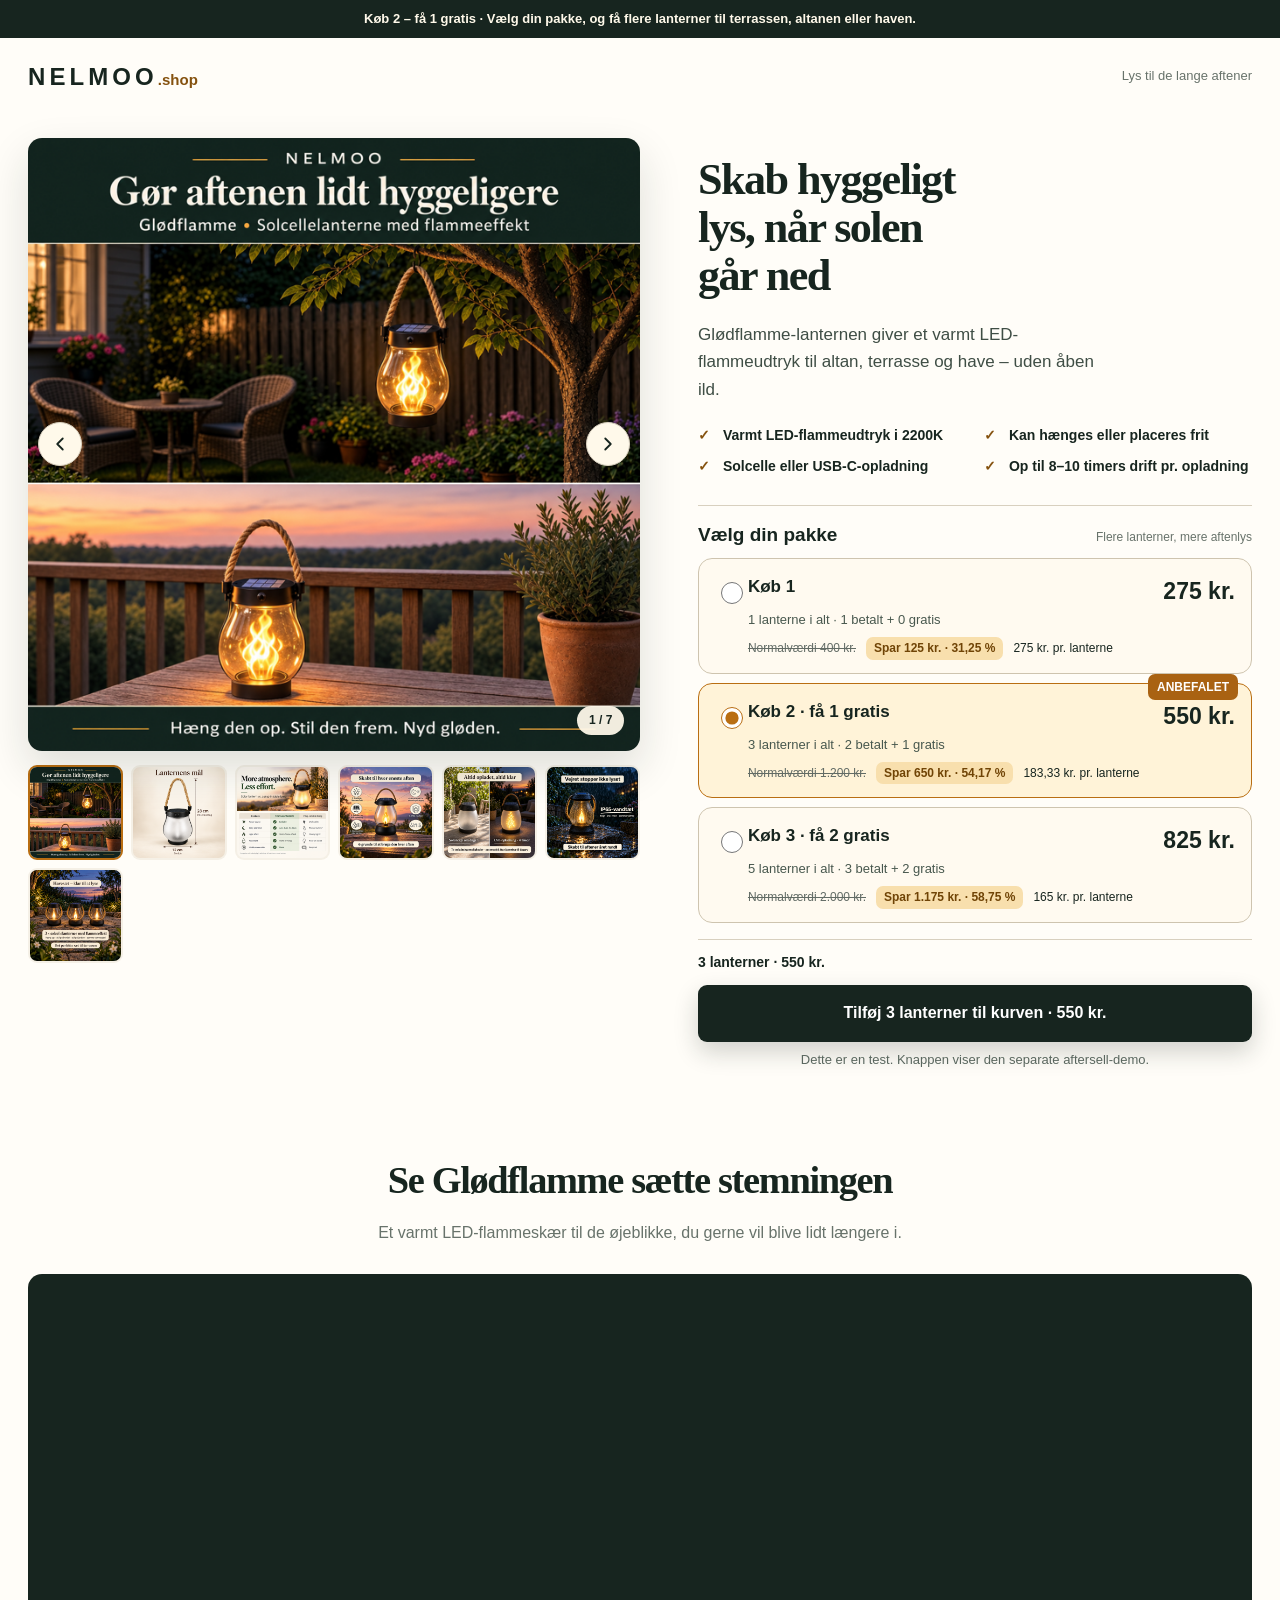
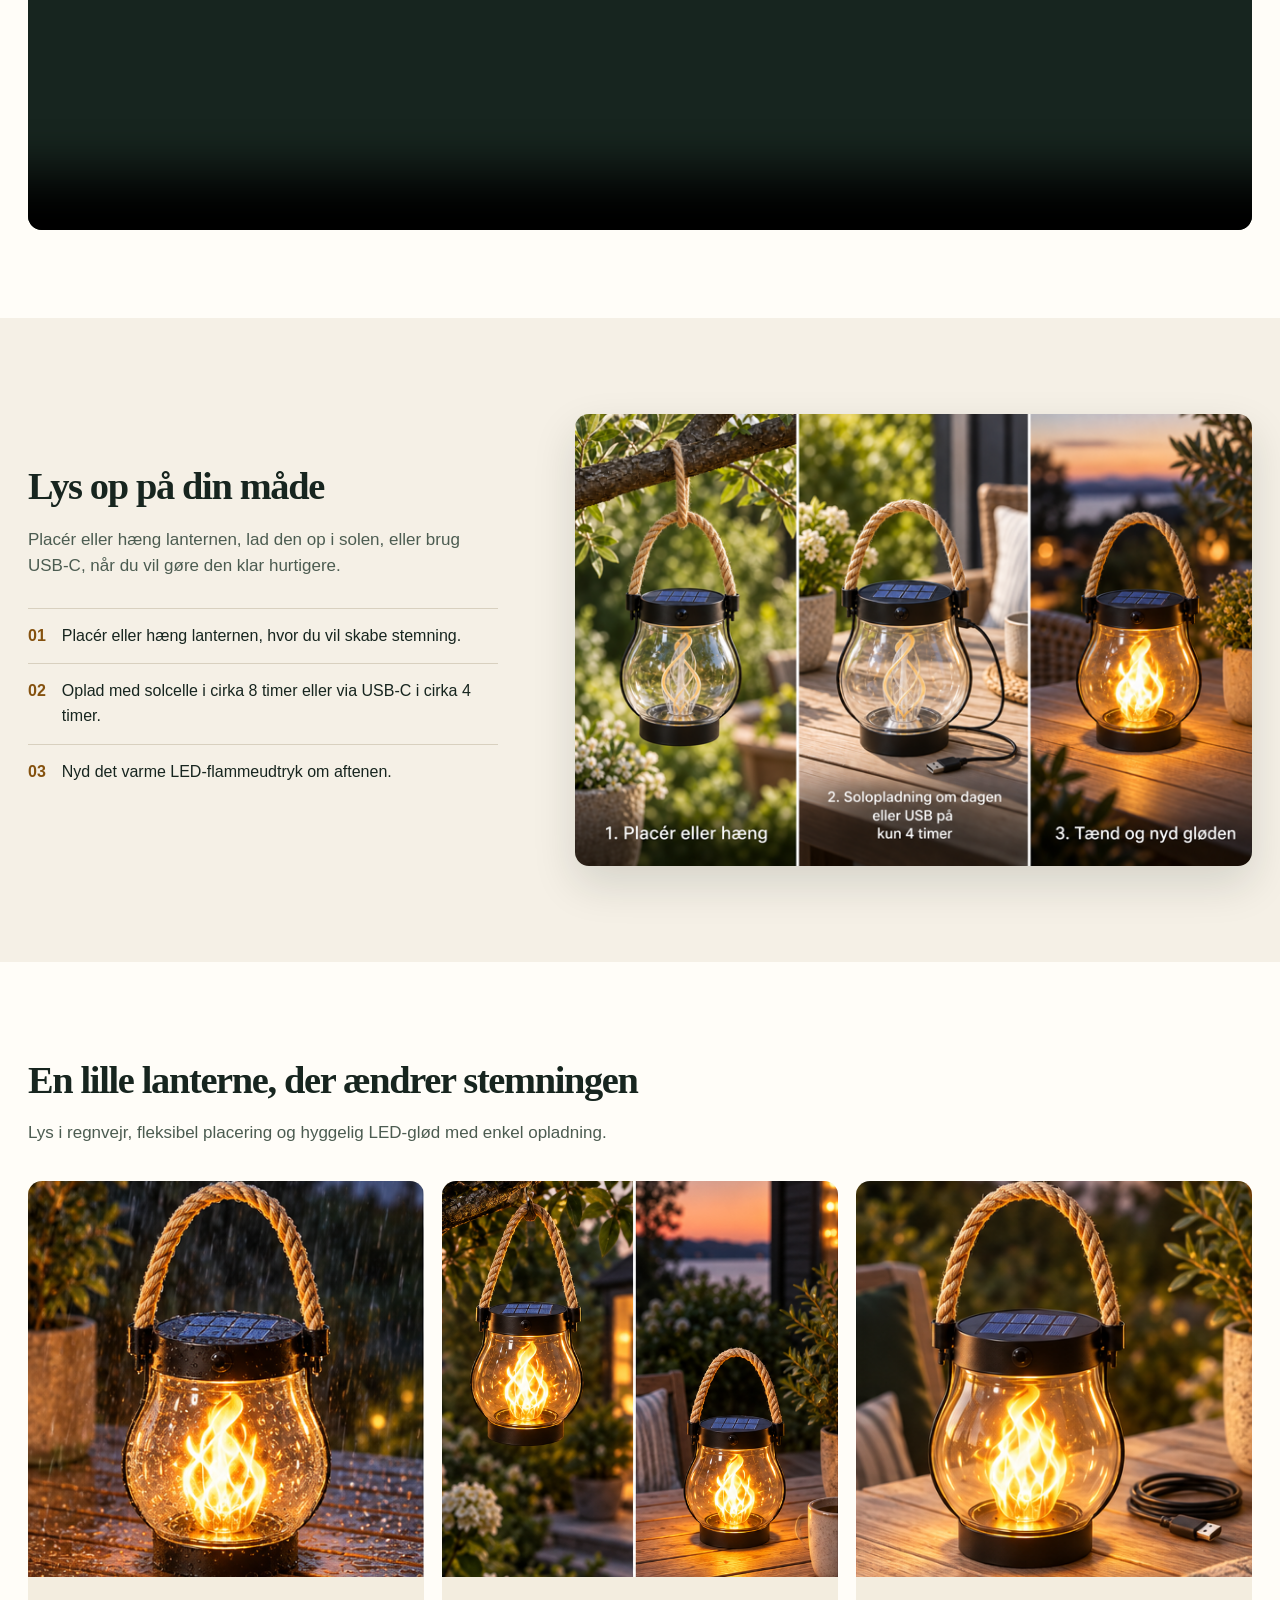
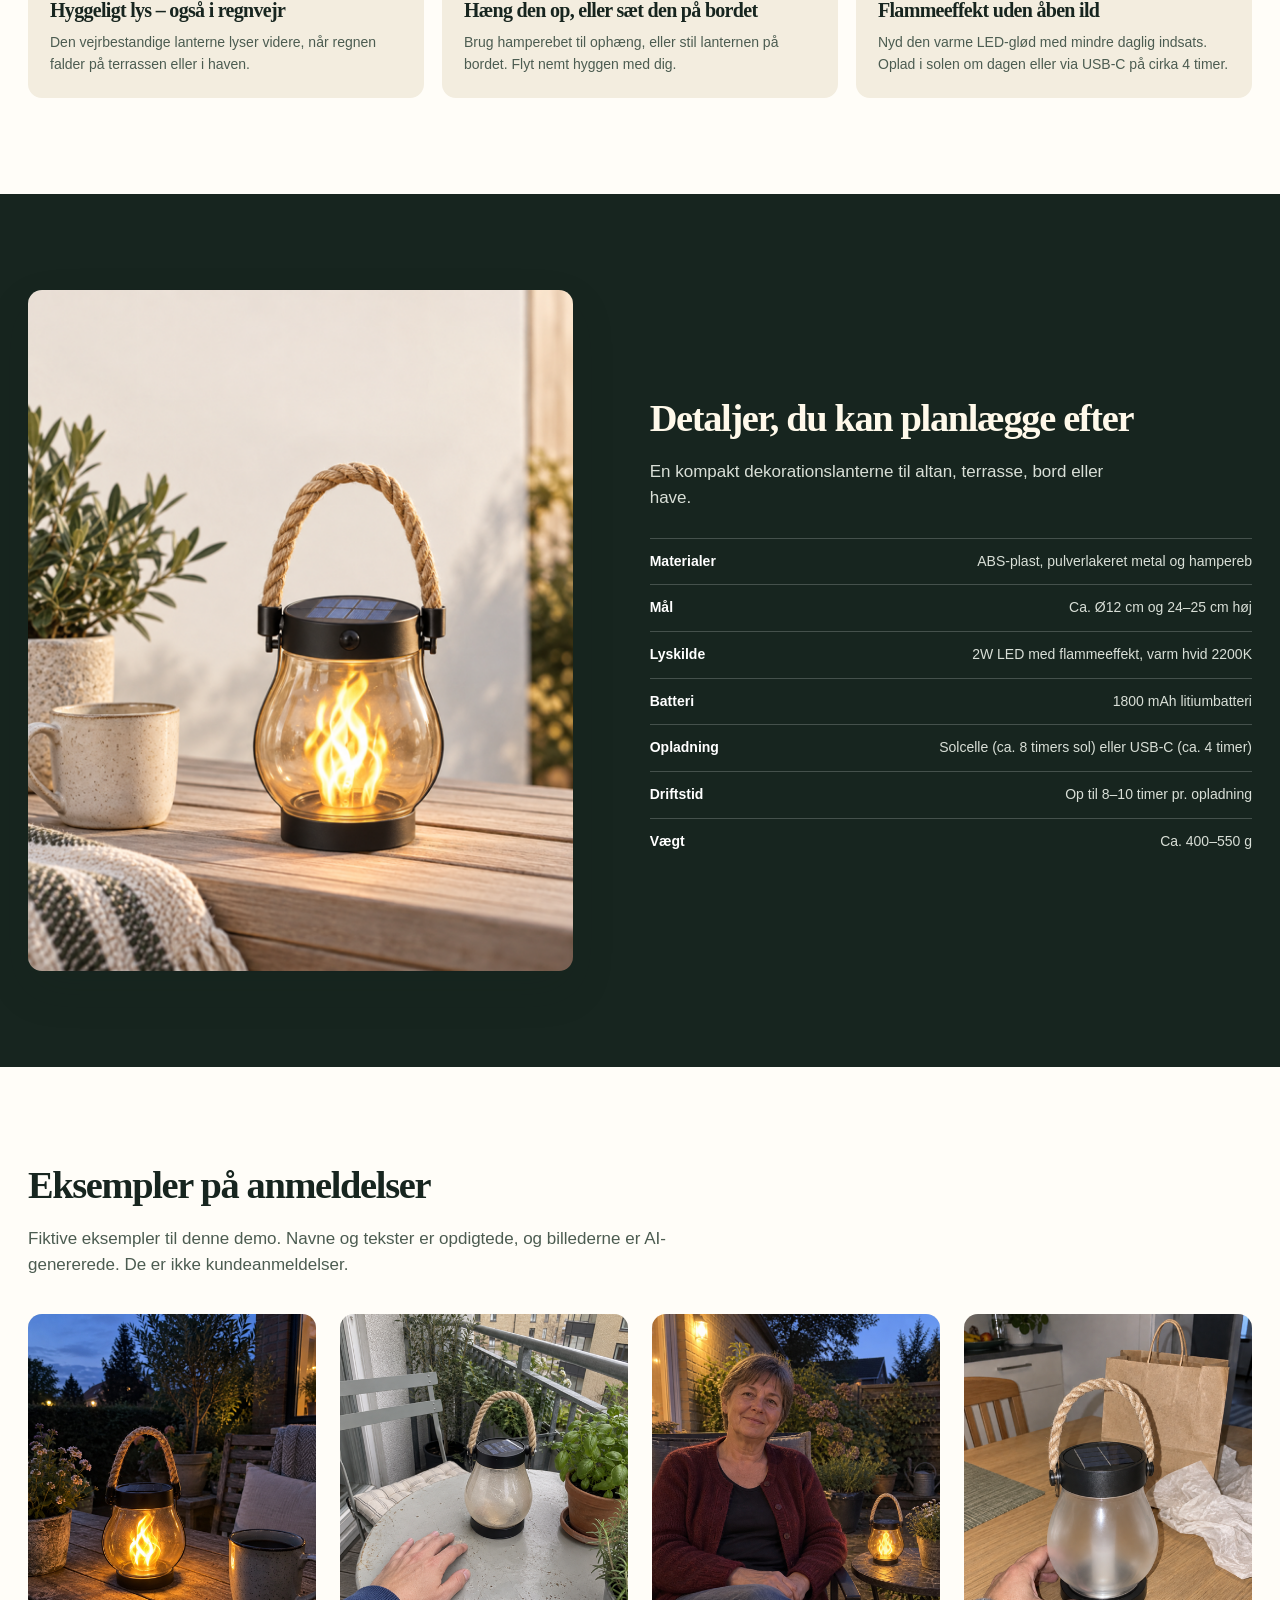
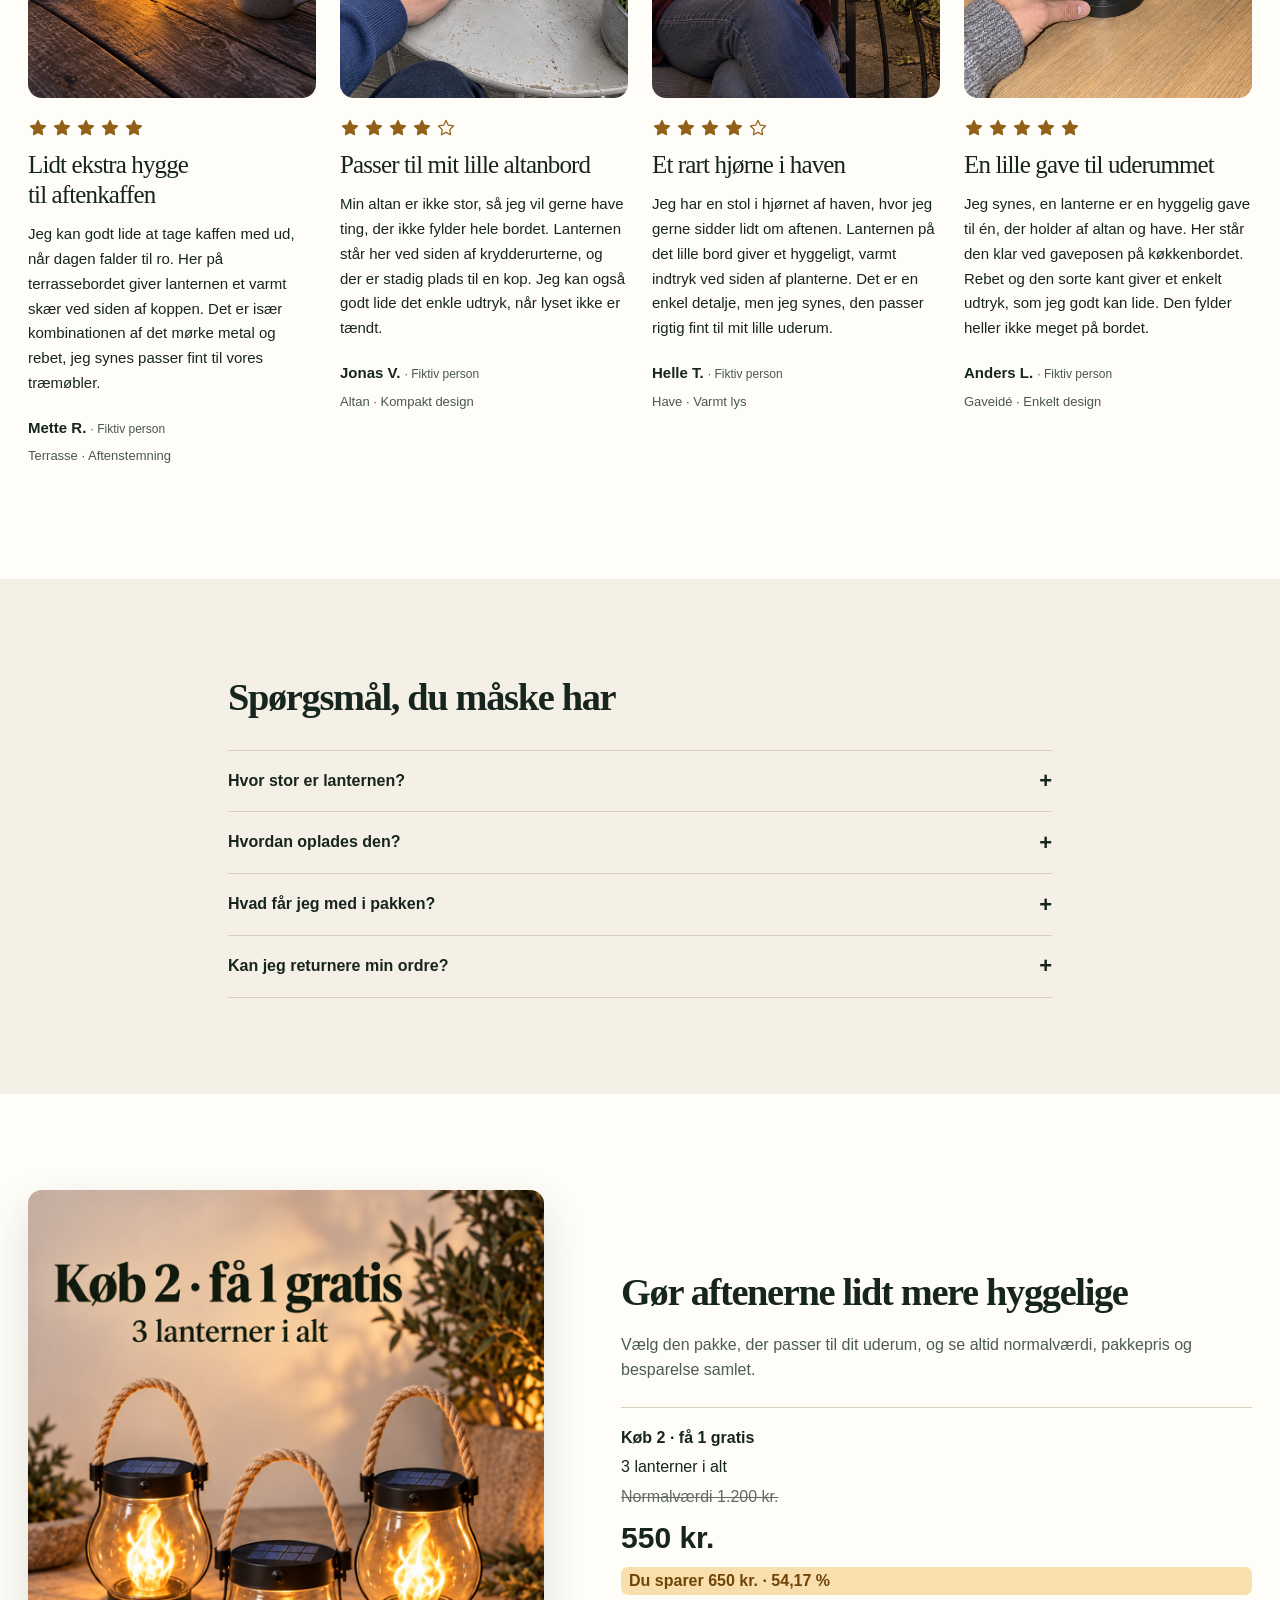
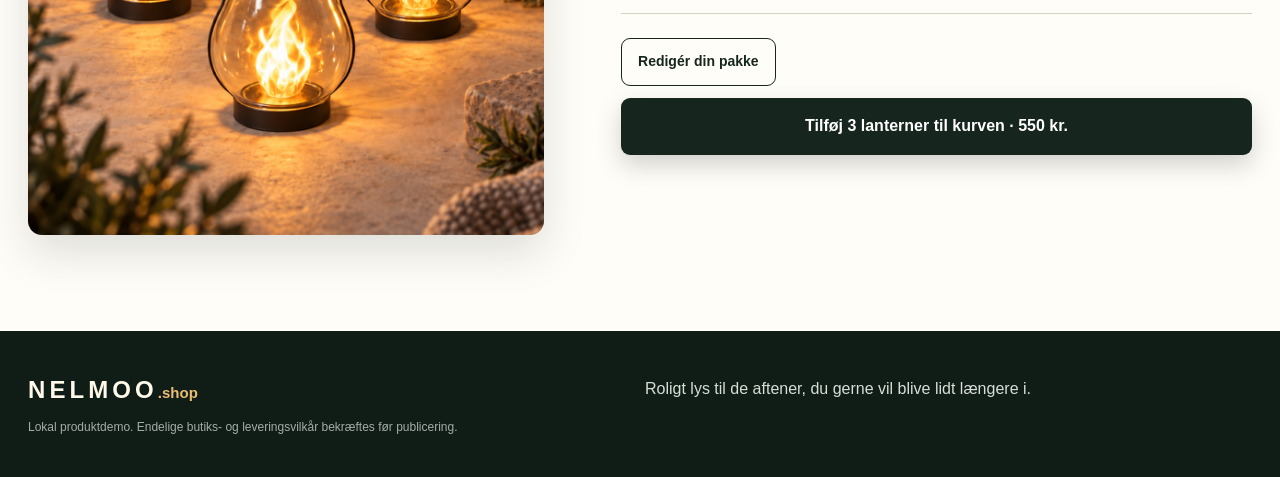
==== index.html @ 72251824 "Add smooth PDP scroll motion" ====
<!doctype html>
<html lang="da">
<head>
  <meta charset="utf-8">
  <meta name="viewport" content="width=device-width, initial-scale=1">
  <meta name="theme-color" content="#17251f">
  <title>Glødflamme · Nelmoo.shop</title>
  <link rel="stylesheet" href="assets/styles.css">
  <script src="assets/app.js" defer></script>
  <link rel="stylesheet" href="assets/motion.css?v=1">
  <script src="assets/motion.js?v=1" defer></script>
  <link rel="stylesheet" href="assets/review-concepts.css">
</head>
<body>
  <div class="promo" id="promotion"></div>
  <header class="site-header"><a class="wordmark" href="#top" aria-label="Nelmoo.shop – til toppen">NELMOO<span>.shop</span></a><span class="header-note">Lys til de lange aftener</span></header>
  <main id="top">
    <section class="hero shell" aria-labelledby="hero-title">
      <div class="hero-gallery">
        <div class="hero-image-wrap"><img id="hero-image" src="assets/generated/hero-nelmoo-gallery-v1.png" alt="Glødflamme-lanterne hængende i haven og på terrassebordet ved solnedgang"><button class="gallery-arrow gallery-previous" id="gallery-previous" type="button" aria-label="Forrige billede" aria-controls="hero-image" hidden><svg width="22" height="22" viewBox="0 0 24 24" fill="none" stroke="currentColor" stroke-width="2" stroke-linecap="round" stroke-linejoin="round" aria-hidden="true"><path d="m15 18-6-6 6-6"/></svg></button><button class="gallery-arrow gallery-next" id="gallery-next" type="button" aria-label="Næste billede" aria-controls="hero-image" hidden><svg width="22" height="22" viewBox="0 0 24 24" fill="none" stroke="currentColor" stroke-width="2" stroke-linecap="round" stroke-linejoin="round" aria-hidden="true"><path d="m9 18 6-6-6-6"/></svg></button><span class="image-counter" id="image-counter" aria-live="polite" aria-atomic="true">1 / 7</span></div>
        <div class="gallery-controls" id="gallery-controls" aria-label="Produktbilleder"></div>
      </div>
      <div class="buy-box">
        <p class="eyebrow">SOLCELLELANTERNE · LED-FLAMMEEFFEKT</p>
        <h1 id="hero-title"></h1>
        <p class="hero-description" id="hero-description"></p>
        <ul class="hero-benefits" id="hero-benefits"></ul>
        <div class="offer-heading"><h2>Vælg din pakke</h2><p>Flere lanterner, mere aftenlys</p></div>
        <fieldset class="offers" id="offers"><legend class="sr-only">Vælg antal lanterner</legend></fieldset>
        <div class="selection-summary" id="selection-summary" aria-live="polite"></div>
        <button class="primary-button" id="hero-cta" type="button"></button>
        <p class="preview-note">Dette er en test. Knappen viser den separate aftersell-demo.</p>
      </div>
    </section>
    <section class="shell product-video-section" aria-labelledby="video-title">
      <div class="product-video-copy">
        <h2 id="video-title">Se Glødflamme sætte stemningen</h2>
        <p>Et varmt LED-flammeskær til de øjeblikke, du gerne vil blive lidt længere i.</p>
      </div>
      <video class="product-video" controls muted loop playsinline preload="metadata" width="960" height="720" poster="assets/lantern-video-cropped-poster.jpg" aria-label="Glødflamme-lanternen på terrassen – video uden lyd">
        <source src="assets/lantern-silent-cropped.mp4" type="video/mp4">
        Din browser understøtter ikke video. <a href="assets/lantern-silent-cropped.mp4">Se videoen her</a>.
      </video>
    </section>
    <section class="section section-cream" aria-labelledby="how-title"><div class="shell split how-layout"><div class="section-copy"><p class="eyebrow">ENKELT AT BRUGE</p><h2 id="how-title"></h2><p id="how-message"></p><ol class="steps" id="how-steps"></ol></div><figure class="feature-image"><img id="how-image" src="assets/generated/HOW_1-v2.png" alt="Placér, oplad og nyd Glødflamme-lanternen" loading="lazy"></figure></div></section>
    <section class="section shell" aria-labelledby="benefits-title"><div class="section-intro"><p class="eyebrow">DET GØR FORSKELLEN</p><h2 id="benefits-title"></h2><p id="benefits-message"></p></div><div class="benefit-grid" id="benefit-grid"></div></section>
    <section class="section section-dark" aria-labelledby="details-title"><div class="shell split details-layout"><figure class="feature-image"><img src="assets/generated/DETAIL_1.png" alt="Glødflamme-lanternens størrelse, rebhåndtag og solpanel" loading="lazy"></figure><div class="section-copy"><p class="eyebrow">PRODUKTDETALJER</p><h2 id="details-title"></h2><p id="details-message"></p><dl class="specs" id="specs"></dl></div></div></section>
    <!-- sample-review-concepts:start -->
    <section class="section shell sample-reviews" id="sample-reviews" aria-labelledby="sample-reviews-title">
      <div class="section-intro"><h2 id="sample-reviews-title">Eksempler på anmeldelser</h2><p class="concept-notice">Fiktive eksempler til denne demo. Navne og tekster er opdigtede, og billederne er AI-genererede. De er ikke kundeanmeldelser.</p></div>
      <div class="review-concept-grid"><article class="review-concept" data-provenance="internal_review_concept">
      <figure><img src="assets/review-concepts/glodflamme-Customer_review-1.png" alt="AI-genereret eksempel: én Glødflamme-lanterne ved en kaffekop på et terrassebord." width="1086" height="1448" loading="lazy"></figure>
      <div class="concept-rating" role="img" aria-label="5 ud af 5 stjerner"><svg viewBox="0 0 24 24" width="20" height="20" aria-hidden="true" fill="currentColor" stroke="currentColor" stroke-width="1.5" stroke-linejoin="round"><path d="m12 3 2.78 5.63 6.22.9-4.5 4.39 1.06 6.19L12 17.19l-5.56 2.92 1.06-6.19L3 9.53l6.22-.9Z"/></svg><svg viewBox="0 0 24 24" width="20" height="20" aria-hidden="true" fill="currentColor" stroke="currentColor" stroke-width="1.5" stroke-linejoin="round"><path d="m12 3 2.78 5.63 6.22.9-4.5 4.39 1.06 6.19L12 17.19l-5.56 2.92 1.06-6.19L3 9.53l6.22-.9Z"/></svg><svg viewBox="0 0 24 24" width="20" height="20" aria-hidden="true" fill="currentColor" stroke="currentColor" stroke-width="1.5" stroke-linejoin="round"><path d="m12 3 2.78 5.63 6.22.9-4.5 4.39 1.06 6.19L12 17.19l-5.56 2.92 1.06-6.19L3 9.53l6.22-.9Z"/></svg><svg viewBox="0 0 24 24" width="20" height="20" aria-hidden="true" fill="currentColor" stroke="currentColor" stroke-width="1.5" stroke-linejoin="round"><path d="m12 3 2.78 5.63 6.22.9-4.5 4.39 1.06 6.19L12 17.19l-5.56 2.92 1.06-6.19L3 9.53l6.22-.9Z"/></svg><svg viewBox="0 0 24 24" width="20" height="20" aria-hidden="true" fill="currentColor" stroke="currentColor" stroke-width="1.5" stroke-linejoin="round"><path d="m12 3 2.78 5.63 6.22.9-4.5 4.39 1.06 6.19L12 17.19l-5.56 2.92 1.06-6.19L3 9.53l6.22-.9Z"/></svg></div><h3>Lidt ekstra hygge til aftenkaffen</h3><p>Jeg kan godt lide at tage kaffen med ud, når dagen falder til ro. Her på terrassebordet giver lanternen et varmt skær ved siden af koppen. Det er især kombinationen af det mørke metal og rebet, jeg synes passer fint til vores træmøbler.</p>
      <p class="concept-person">Mette R. <span>· Fiktiv person</span></p>
      <p class="concept-tags">Terrasse · Aftenstemning</p>
    </article><article class="review-concept" data-provenance="internal_review_concept">
      <figure><img src="assets/review-concepts/glodflamme-Customer_review-2.png" alt="AI-genereret eksempel: en slukket Glødflamme-lanterne på et lille altanbord med en hånd ved siden af." width="1086" height="1448" loading="lazy"></figure>
      <div class="concept-rating" role="img" aria-label="4 ud af 5 stjerner"><svg viewBox="0 0 24 24" width="20" height="20" aria-hidden="true" fill="currentColor" stroke="currentColor" stroke-width="1.5" stroke-linejoin="round"><path d="m12 3 2.78 5.63 6.22.9-4.5 4.39 1.06 6.19L12 17.19l-5.56 2.92 1.06-6.19L3 9.53l6.22-.9Z"/></svg><svg viewBox="0 0 24 24" width="20" height="20" aria-hidden="true" fill="currentColor" stroke="currentColor" stroke-width="1.5" stroke-linejoin="round"><path d="m12 3 2.78 5.63 6.22.9-4.5 4.39 1.06 6.19L12 17.19l-5.56 2.92 1.06-6.19L3 9.53l6.22-.9Z"/></svg><svg viewBox="0 0 24 24" width="20" height="20" aria-hidden="true" fill="currentColor" stroke="currentColor" stroke-width="1.5" stroke-linejoin="round"><path d="m12 3 2.78 5.63 6.22.9-4.5 4.39 1.06 6.19L12 17.19l-5.56 2.92 1.06-6.19L3 9.53l6.22-.9Z"/></svg><svg viewBox="0 0 24 24" width="20" height="20" aria-hidden="true" fill="currentColor" stroke="currentColor" stroke-width="1.5" stroke-linejoin="round"><path d="m12 3 2.78 5.63 6.22.9-4.5 4.39 1.06 6.19L12 17.19l-5.56 2.92 1.06-6.19L3 9.53l6.22-.9Z"/></svg><svg viewBox="0 0 24 24" width="20" height="20" aria-hidden="true" fill="none" stroke="currentColor" stroke-width="1.5" stroke-linejoin="round"><path d="m12 3 2.78 5.63 6.22.9-4.5 4.39 1.06 6.19L12 17.19l-5.56 2.92 1.06-6.19L3 9.53l6.22-.9Z"/></svg></div><h3>Passer til mit lille altanbord</h3><p>Min altan er ikke stor, så jeg vil gerne have ting, der ikke fylder hele bordet. Lanternen står her ved siden af krydderurterne, og der er stadig plads til en kop. Jeg kan også godt lide det enkle udtryk, når lyset ikke er tændt.</p>
      <p class="concept-person">Jonas V. <span>· Fiktiv person</span></p>
      <p class="concept-tags">Altan · Kompakt design</p>
    </article><article class="review-concept" data-provenance="internal_review_concept">
      <figure><img src="assets/review-concepts/glodflamme-Customer_review-3.png" alt="AI-genereret eksempel: en fiktiv person i en havestol med én Glødflamme-lanterne på sidebordet." width="1086" height="1448" loading="lazy"></figure>
      <div class="concept-rating" role="img" aria-label="4 ud af 5 stjerner"><svg viewBox="0 0 24 24" width="20" height="20" aria-hidden="true" fill="currentColor" stroke="currentColor" stroke-width="1.5" stroke-linejoin="round"><path d="m12 3 2.78 5.63 6.22.9-4.5 4.39 1.06 6.19L12 17.19l-5.56 2.92 1.06-6.19L3 9.53l6.22-.9Z"/></svg><svg viewBox="0 0 24 24" width="20" height="20" aria-hidden="true" fill="currentColor" stroke="currentColor" stroke-width="1.5" stroke-linejoin="round"><path d="m12 3 2.78 5.63 6.22.9-4.5 4.39 1.06 6.19L12 17.19l-5.56 2.92 1.06-6.19L3 9.53l6.22-.9Z"/></svg><svg viewBox="0 0 24 24" width="20" height="20" aria-hidden="true" fill="currentColor" stroke="currentColor" stroke-width="1.5" stroke-linejoin="round"><path d="m12 3 2.78 5.63 6.22.9-4.5 4.39 1.06 6.19L12 17.19l-5.56 2.92 1.06-6.19L3 9.53l6.22-.9Z"/></svg><svg viewBox="0 0 24 24" width="20" height="20" aria-hidden="true" fill="currentColor" stroke="currentColor" stroke-width="1.5" stroke-linejoin="round"><path d="m12 3 2.78 5.63 6.22.9-4.5 4.39 1.06 6.19L12 17.19l-5.56 2.92 1.06-6.19L3 9.53l6.22-.9Z"/></svg><svg viewBox="0 0 24 24" width="20" height="20" aria-hidden="true" fill="none" stroke="currentColor" stroke-width="1.5" stroke-linejoin="round"><path d="m12 3 2.78 5.63 6.22.9-4.5 4.39 1.06 6.19L12 17.19l-5.56 2.92 1.06-6.19L3 9.53l6.22-.9Z"/></svg></div><h3>Et rart hjørne i haven</h3><p>Jeg har en stol i hjørnet af haven, hvor jeg gerne sidder lidt om aftenen. Lanternen på det lille bord giver et hyggeligt, varmt indtryk ved siden af planterne. Det er en enkel detalje, men jeg synes, den passer rigtig fint til mit lille uderum.</p>
      <p class="concept-person">Helle T. <span>· Fiktiv person</span></p>
      <p class="concept-tags">Have · Varmt lys</p>
    </article><article class="review-concept" data-provenance="internal_review_concept">
      <figure><img src="assets/review-concepts/glodflamme-Customer_review-4.png" alt="AI-genereret eksempel: en Glødflamme-lanterne ved en almindelig gavepose på køkkenbordet." width="1086" height="1448" loading="lazy"></figure>
      <div class="concept-rating" role="img" aria-label="5 ud af 5 stjerner"><svg viewBox="0 0 24 24" width="20" height="20" aria-hidden="true" fill="currentColor" stroke="currentColor" stroke-width="1.5" stroke-linejoin="round"><path d="m12 3 2.78 5.63 6.22.9-4.5 4.39 1.06 6.19L12 17.19l-5.56 2.92 1.06-6.19L3 9.53l6.22-.9Z"/></svg><svg viewBox="0 0 24 24" width="20" height="20" aria-hidden="true" fill="currentColor" stroke="currentColor" stroke-width="1.5" stroke-linejoin="round"><path d="m12 3 2.78 5.63 6.22.9-4.5 4.39 1.06 6.19L12 17.19l-5.56 2.92 1.06-6.19L3 9.53l6.22-.9Z"/></svg><svg viewBox="0 0 24 24" width="20" height="20" aria-hidden="true" fill="currentColor" stroke="currentColor" stroke-width="1.5" stroke-linejoin="round"><path d="m12 3 2.78 5.63 6.22.9-4.5 4.39 1.06 6.19L12 17.19l-5.56 2.92 1.06-6.19L3 9.53l6.22-.9Z"/></svg><svg viewBox="0 0 24 24" width="20" height="20" aria-hidden="true" fill="currentColor" stroke="currentColor" stroke-width="1.5" stroke-linejoin="round"><path d="m12 3 2.78 5.63 6.22.9-4.5 4.39 1.06 6.19L12 17.19l-5.56 2.92 1.06-6.19L3 9.53l6.22-.9Z"/></svg><svg viewBox="0 0 24 24" width="20" height="20" aria-hidden="true" fill="currentColor" stroke="currentColor" stroke-width="1.5" stroke-linejoin="round"><path d="m12 3 2.78 5.63 6.22.9-4.5 4.39 1.06 6.19L12 17.19l-5.56 2.92 1.06-6.19L3 9.53l6.22-.9Z"/></svg></div><h3>En lille gave til uderummet</h3><p>Jeg synes, en lanterne er en hyggelig gave til én, der holder af altan og have. Her står den klar ved gaveposen på køkkenbordet. Rebet og den sorte kant giver et enkelt udtryk, som jeg godt kan lide. Den fylder heller ikke meget på bordet.</p>
      <p class="concept-person">Anders L. <span>· Fiktiv person</span></p>
      <p class="concept-tags">Gaveidé · Enkelt design</p>
    </article></div>
    </section>
    <!-- sample-review-concepts:end -->
    <section class="section section-cream" aria-labelledby="faq-title"><div class="shell narrow"><p class="eyebrow">GODT AT VIDE</p><h2 id="faq-title"></h2><div id="faq-list"></div></div></section>
    <section class="section shell final-section" aria-labelledby="final-title"><div class="final-visual"><img id="final-image" src="assets/generated/G2-v2.png" alt="Tre Glødflamme-lanterner i den anbefalede pakke" loading="lazy"></div><div class="final-copy"><p class="eyebrow">DIT VALG</p><h2 id="final-title"></h2><p id="final-message"></p><div class="final-summary" id="final-summary" aria-live="polite"></div><a class="outline-button" href="#offers">Redigér din pakke</a><button class="primary-button" id="final-cta" type="button"></button></div></section>
  </main>
  <footer class="footer"><div class="shell footer-inner"><div class="wordmark">NELMOO<span>.shop</span></div><p>Roligt lys til de aftener, du gerne vil blive lidt længere i.</p><p class="footer-small">Lokal produktdemo. Endelige butiks- og leveringsvilkår bekræftes før publicering.</p></div></footer>
</body>
</html>
---- assets/styles.css ----
:root{--pine:#17251f;--cream:#f5f0e6;--gold:#c9852b;--white:#fff9ea;--muted:#68736b;--line:#d8d0bf;--shadow:0 18px 52px #17251f16}
.five-grid{display:grid;grid-template-columns:repeat(3,1fr);gap:6px;padding:15px;aspect-ratio:4/5;align-content:center}.five-grid img{width:100%;aspect-ratio:4/5;object-fit:cover;border-radius:7px}.five-grid img:nth-child(4){grid-column:1/2;margin-left:50%}.five-grid img:nth-child(5){grid-column:2/3;margin-left:50%}

/* Base PDP system. */
.product-video-section{padding-bottom:88px}
.product-video-copy{max-width:760px;margin:0 auto 28px;text-align:center}
.product-video-copy p{color:var(--muted);margin-bottom:0}
.product-video{display:block;width:100%;height:auto;aspect-ratio:2.2/1;object-fit:cover;object-position:center 54%;margin:0 auto;border-radius:14px;background:var(--pine)}
.product-video:focus-visible{outline:3px solid var(--gold);outline-offset:5px}
@media(max-width:620px){.product-video-section{padding-bottom:64px}.product-video-copy{margin-bottom:22px}.product-video{aspect-ratio:16/9;object-position:center}}
*{box-sizing:border-box}
html{scroll-behavior:smooth}
body{margin:0;background:#fffdf8;color:var(--pine);font:16px/1.55 Arial,sans-serif}
button,a,input{font:inherit}
button{cursor:pointer}
img{display:block;max-width:100%}
a{color:inherit}
.shell{max-width:1300px;margin:auto;padding-left:28px;padding-right:28px}
.sr-only{position:absolute;width:1px;height:1px;padding:0;margin:-1px;overflow:hidden;clip:rect(0,0,0,0);white-space:nowrap;border:0}
.promo{background:var(--pine);color:var(--white);text-align:center;padding:10px 14px;font-size:13px;font-weight:700;letter-spacing:.025em}
.site-header{height:76px;display:flex;align-items:center;justify-content:space-between;max-width:1300px;margin:auto;padding:0 28px}
.wordmark{font-size:24px;font-weight:700;letter-spacing:.17em;text-decoration:none}
.wordmark span{font-size:15px;letter-spacing:0;color:inherit}
.site-header .wordmark span{color:#85520f}
.header-note{font-size:13px;color:var(--muted)}
h1,h2,h3,p,figure{margin-top:0}
h1,h2,h3{font-family:Georgia,serif;line-height:1.17;letter-spacing:-.035em}
h1{font-size:clamp(36px,3.8vw,59px);margin-bottom:20px}
h2{font-size:clamp(30px,3vw,46px);margin-bottom:18px}
h3{font-size:22px}
.eyebrow{font-size:11px;font-weight:700;letter-spacing:.14em;color:var(--gold);margin-bottom:15px}
.hero{display:grid;grid-template-columns:minmax(0,1.05fr) minmax(360px,.95fr);gap:clamp(28px,4vw,64px);padding-top:16px;padding-bottom:80px;align-items:start}
.hero-gallery{min-width:0;position:sticky;top:16px}
.hero-image-wrap{position:relative;background:var(--cream);border-radius:18px;overflow:hidden;box-shadow:var(--shadow)}
.hero-image-wrap img{width:100%;aspect-ratio:4/5;object-fit:cover}
.image-counter{position:absolute;right:16px;bottom:16px;color:var(--pine);background:#fff9eadd;border-radius:999px;padding:5px 12px;font-size:12px;font-weight:700}
.gallery-controls{display:flex;gap:12px;margin-top:14px}
.gallery-thumb{width:78px;height:86px;padding:0;border:2px solid transparent;border-radius:10px;overflow:hidden;background:var(--cream)}
.gallery-thumb[aria-current="true"]{border-color:var(--gold)}
.gallery-thumb img{width:100%;height:100%;object-fit:cover}
.buy-box{padding-top:14px}
.hero-description{font-size:18px;color:#45534b;max-width:42ch}
.hero-benefits{display:grid;grid-template-columns:1fr 1fr;gap:10px 15px;list-style:none;margin:24px 0 30px;padding:0}
.hero-benefits li{font-size:14px;font-weight:600;padding-left:25px;position:relative}
.hero-benefits li:before{content:'✓';color:var(--gold);position:absolute;left:0;font-weight:700}
.offer-heading{display:flex;justify-content:space-between;align-items:end;border-top:1px solid var(--line);padding-top:20px;margin-bottom:14px}
.offer-heading h2{font:700 19px Arial,sans-serif;letter-spacing:0;margin:0}
.offer-heading p{font-size:12px;color:var(--muted);margin:0}
.offers{padding:0;border:0;display:grid;gap:10px;margin:0}
.offer-card{display:block;position:relative;border:1.5px solid var(--line);border-radius:14px;background:var(--white);padding:16px 17px 14px 50px;transition:border-color .2s,box-shadow .2s}
.offer-card:has(input:checked){border-color:var(--gold);box-shadow:0 0 0 2px #c9852b44}
.offer-card:focus-within{outline:3px solid #c9852b88;outline-offset:2px}
.offer-card input{position:absolute;top:20px;left:17px;width:20px;height:20px;accent-color:var(--gold)}
.offer-top{display:flex;justify-content:space-between;gap:10px}
.offer-title{font-weight:700;font-size:17px}
.offer-price{font-weight:700;font-size:22px;white-space:nowrap}
.offer-sub{font-size:13px;color:#58645c}
.offer-value{display:flex;gap:10px;align-items:center;flex-wrap:wrap;font-size:12px;margin-top:7px}
.normal-price{text-decoration:line-through;color:#7a817d}
.savings{color:#83510c;background:#ffedcc;border-radius:999px;padding:2px 8px;font-weight:700}
.offer-badge{position:absolute;top:-11px;right:13px;background:var(--gold);color:white;border-radius:999px;padding:3px 10px;font-size:11px;font-weight:700}
.selection-summary{margin:18px 0 12px;border-top:1px solid var(--line);padding-top:12px;font-size:14px}
.selection-summary strong{color:var(--pine)}
.primary-button{display:block;width:100%;border:0;border-radius:10px;padding:16px 18px;min-height:54px;background:var(--pine);color:white;font-weight:700;box-shadow:0 10px 20px #17251f22;transition:background .2s,transform .2s}
.primary-button:hover{background:#2c4639;transform:translateY(-1px)}
.primary-button:focus-visible,.outline-button:focus-visible,.gallery-thumb:focus-visible{outline:3px solid var(--gold);outline-offset:3px}
.preview-note{font-size:12px;color:var(--muted);text-align:center;margin:8px 0 0}
.section{padding-top:92px;padding-bottom:92px}
.section-cream{background:var(--cream)}
.split{display:grid;grid-template-columns:1fr 1fr;gap:clamp(40px,6vw,90px);align-items:center}
.how-layout{grid-template-columns:.82fr 1.18fr}
.section-copy>p:not(.eyebrow){font-size:17px;color:#4c5c51;max-width:48ch}
.feature-image{margin:0;border-radius:18px;overflow:hidden;box-shadow:var(--shadow)}
.feature-image img{width:100%;aspect-ratio:4/5;object-fit:cover}
#how-image{aspect-ratio:3/2}
.steps{padding:0;list-style:none;counter-reset:steps;margin-top:28px}
.steps li{counter-increment:steps;display:flex;gap:16px;border-top:1px solid var(--line);padding:15px 0}
.steps li:before{content:'0' counter(steps);color:var(--gold);font-weight:700}
.section-intro{max-width:740px;margin-bottom:34px}
.section-intro p:not(.eyebrow){color:#4c5c51;font-size:17px}
.benefit-grid{display:grid;grid-template-columns:repeat(3,1fr);gap:18px}
.benefit-card{background:var(--cream);border-radius:17px;overflow:hidden}
.benefit-card img{width:100%;aspect-ratio:4/5;object-fit:cover}
.benefit-card-content{padding:22px}
.benefit-card h3{font-size:20px;margin-bottom:10px}
.benefit-card p{color:#4c5c51;margin-bottom:0;font-size:14px}
.section-dark{background:var(--pine);color:var(--white)}
.section-dark .section-copy>p:not(.eyebrow){color:#d9dfd7}
.details-layout{grid-template-columns:.95fr 1.05fr}
.specs{display:grid;grid-template-columns:1fr;gap:0;margin:26px 0 0}
.specs div{display:flex;justify-content:space-between;gap:18px;border-top:1px solid #ffffff33;padding:12px 0;font-size:14px}
.specs dt{font-weight:700;color:#fff}
.specs dd{margin:0;color:#d9dfd7;text-align:right;max-width:63%}
.comparison{text-align:center;max-width:850px}
.comparison p:not(.eyebrow){font-size:18px;color:#4c5c51}
.narrow{max-width:880px}
.narrow h2{margin-bottom:30px}
details.faq{border-top:1px solid var(--line)}
details.faq:last-child{border-bottom:1px solid var(--line)}
details.faq summary{list-style:none;cursor:pointer;padding:18px 25px 18px 0;font-weight:700;position:relative}
details.faq summary::-webkit-details-marker{display:none}
details.faq summary:after{content:'+';position:absolute;right:0;font-size:22px;line-height:1}
details.faq[open] summary:after{content:'−'}
details.faq p{padding:0 25px 18px 0;color:#4c5c51;margin:0}
.final-section{display:grid;grid-template-columns:.9fr 1.1fr;gap:clamp(35px,6vw,85px);align-items:center}
.final-visual{border-radius:18px;overflow:hidden;background:var(--cream);box-shadow:var(--shadow)}
.final-visual img{width:100%;aspect-ratio:4/5;object-fit:cover}
.final-copy>p:not(.eyebrow){color:#4c5c51}
.final-summary{border-top:1px solid var(--line);border-bottom:1px solid var(--line);padding:18px 0;margin:24px 0;display:grid;gap:5px}
.final-summary .price{font-size:30px;font-weight:700}
.outline-button{display:inline-block;border:1px solid var(--pine);padding:12px 16px;text-decoration:none;border-radius:10px;font-size:14px;font-weight:700;margin-bottom:12px}
.footer{background:#101c16;color:var(--white);padding:40px 0}
.footer-inner{display:grid;grid-template-columns:1fr 1fr;gap:10px;align-items:center}
.footer .wordmark span{color:#e9bd74}
.footer p{margin:0;color:#d7dfd7}
.footer-small{grid-column:1/-1;font-size:12px;opacity:.75}
@media(max-width:900px){
  .hero{grid-template-columns:1fr}.hero-gallery{position:static}.hero-image-wrap img{aspect-ratio:4/4}
  .split,.final-section{grid-template-columns:1fr}.benefit-grid{grid-template-columns:repeat(2,1fr)}
  .details-layout .feature-image{order:2}
}
@media(max-width:620px){
  .shell{padding-left:20px;padding-right:20px}.site-header{height:64px;padding:0 20px}.header-note{display:none}
  .hero{padding:0 0 60px;gap:22px}.hero-gallery,.buy-box{margin-left:20px;margin-right:20px}
  .hero-image-wrap img{aspect-ratio:4/5}.gallery-thumb{width:66px;height:74px}.buy-box{padding-top:0}
  h1{font-size:36px}.hero-description{font-size:16px}.hero-benefits{font-size:13px}.offer-heading p{display:none}
  .section{padding-top:62px;padding-bottom:62px}.benefit-grid{grid-template-columns:1fr}
  .benefit-card{display:grid;grid-template-columns:42% 58%}.benefit-card img{height:100%;aspect-ratio:1/1;object-fit:cover}
  .benefit-card-content{padding:15px}.benefit-card h3{font-size:17px}.benefit-card p{font-size:13px}
  .footer-inner{grid-template-columns:1fr}.footer-small{grid-column:auto}.specs div{font-size:13px}
}

/* Step 10 Impeccable pass: Nordic Ember hierarchy, contrast, offer focus and resilient states. */
:root{--gold-ink:#85520f;--focus:#b96e12;--ember-wash:#fff3d8;--shadow-raised:0 18px 44px rgba(23,37,31,.14)}
::selection{background:#f2c87f;color:var(--pine)}
html{scrollbar-color:var(--gold) var(--cream)}
body{background:#fffdf8;text-rendering:optimizeLegibility}
.promo{font-size:13px;letter-spacing:0;padding:9px 14px}
.eyebrow{display:none;font-size:12px;letter-spacing:.04em;color:var(--gold-ink)}
h1{font-size:clamp(36px,3.45vw,54px);line-height:1.09;max-width:13ch;text-wrap:balance}
h2{text-wrap:balance}
.hero{gap:clamp(34px,4.5vw,70px);padding-top:24px;padding-bottom:88px}
.hero-image-wrap{border-radius:14px;box-shadow:var(--shadow-raised);animation:lantern-arrival .65s cubic-bezier(.16,1,.3,1) both}
.hero-image-wrap:after{content:"";position:absolute;inset:auto 0 0;height:22%;background:linear-gradient(transparent,rgba(23,37,31,.12));pointer-events:none}
.image-counter{z-index:1;background:rgba(255,249,234,.94)}
.gallery-controls{gap:10px}
.gallery-thumb{border-radius:9px;transition:border-color .18s ease,transform .18s ease}
.gallery-thumb:hover{transform:translateY(-2px)}
.gallery-thumb[aria-current="true"]{border-color:var(--focus)}
.buy-box{padding-top:18px}
.hero-description{font-size:17px;line-height:1.62;color:#3f4e45}
.hero-benefits{margin:22px 0 28px;gap:9px 18px}
.hero-benefits li:before,.steps li:before{color:var(--gold-ink)}
.offer-heading{padding-top:18px;margin-bottom:12px}
.offers{gap:9px}
.offer-card{cursor:pointer;border-color:#cec4af;background:#fffaf0;padding:15px 16px 13px 49px;transition:border-color .18s ease,background .18s ease,transform .18s ease}
.offer-card:hover{border-color:#ae9d7e}
.offer-card:has(input:checked){border-color:var(--focus);background:var(--ember-wash);box-shadow:none}
.offer-card:focus-within{outline:3px solid rgba(185,110,18,.42);outline-offset:2px}
.offer-card input{width:22px;height:22px;accent-color:var(--focus)}
.offer-price{font-variant-numeric:tabular-nums;font-size:23px}
.offer-sub{color:#48584e}
.normal-price{color:#626b65}
.savings{color:#704406;background:#f8dfad;border-radius:7px}
.offer-badge{top:-10px;background:#a96212;border-radius:7px;font-size:12px;padding:4px 9px}
.selection-summary{display:flex;justify-content:space-between;margin-top:16px;font-variant-numeric:tabular-nums}
.primary-button{border-radius:9px;box-shadow:0 10px 24px rgba(23,37,31,.2);transition:background .18s ease,transform .18s ease,box-shadow .18s ease}
.primary-button:hover{box-shadow:0 13px 28px rgba(23,37,31,.25)}
.preview-note{font-size:13px;color:#59665e}
.section{padding-top:96px;padding-bottom:96px}
.feature-image,.final-visual{border-radius:14px;box-shadow:var(--shadow-raised)}
.benefit-card{border-radius:14px;background:#f3eddf}
details.faq summary{min-height:56px;display:flex;align-items:center;outline:none}
details.faq summary:focus-visible{outline:3px solid var(--focus);outline-offset:4px}
.outline-button{min-height:46px;border-radius:9px;text-underline-offset:3px}
@keyframes lantern-arrival{from{opacity:.9;transform:translateY(10px);filter:saturate(.9)}to{opacity:1;transform:none;filter:saturate(1)}}
@media(prefers-reduced-motion:reduce){html{scroll-behavior:auto}.hero-image-wrap{animation:none}.gallery-thumb,.primary-button{transition:none}}
@media(max-width:900px){.hero{padding-top:12px}.hero-image-wrap{box-shadow:0 14px 34px rgba(23,37,31,.13)}}
@media(max-width:620px){
  .promo{font-size:12px;padding:8px 14px}
  .hero{gap:18px;padding-bottom:64px}.hero-gallery,.buy-box{margin-left:18px;margin-right:18px}
  .gallery-controls{margin-top:11px}.gallery-thumb{width:70px;height:70px}
  h1{font-size:clamp(32px,9.3vw,37px);line-height:1.08;margin-bottom:16px}
  h2{font-size:clamp(28px,8.3vw,35px)}
  .hero-benefits{grid-template-columns:1fr;gap:8px;margin:19px 0 24px}
  .offer-heading{padding-top:17px}.offer-card{padding:14px 13px 12px 45px}
  .offer-card input{top:17px;left:14px}.offer-top{align-items:baseline}.offer-title{font-size:16px}.offer-price{font-size:20px}
  .offer-value{gap:7px;font-size:12px}.selection-summary{margin-bottom:10px}
  .section{padding-top:68px;padding-bottom:68px}.benefit-card{grid-template-columns:40% 60%}
  .specs div{align-items:flex-start}.specs dd{max-width:66%;overflow-wrap:anywhere}
}

/* All gallery media stays square and fully visible at every viewport. */
.hero-image-wrap img{aspect-ratio:1/1;object-fit:contain}
.hero-image-wrap:after{display:none}
.gallery-controls{display:grid;grid-template-columns:repeat(6,minmax(0,1fr));gap:8px}
.gallery-controls .gallery-thumb{width:100%;height:auto;aspect-ratio:1/1;min-width:0}
.gallery-thumb img{object-fit:contain}

/* Compact benefit imagery, preserving the complete product on small screens. */
.benefit-card img{display:block;aspect-ratio:1/1;object-fit:cover}
@media(max-width:700px){.benefit-card,.benefit-grid .benefit-card{display:block}.benefit-card img{height:auto;aspect-ratio:1/1;max-height:340px}.benefit-card-content{padding:20px}}

/* Gallery navigation remains reachable on desktop and touch screens. */
.gallery-arrow{position:absolute;top:50%;transform:translateY(-50%);display:grid;place-items:center;width:44px;height:44px;padding:0;border:1px solid var(--line);border-radius:50%;background:var(--white);color:var(--pine)}
.gallery-arrow[hidden]{display:none}
.gallery-previous{left:10px}.gallery-next{right:10px}
.gallery-arrow:hover{background:var(--cream)}
.gallery-arrow:active{background:var(--line)}
.gallery-arrow:focus-visible{outline:3px solid var(--pine);outline-offset:3px}
---- assets/motion.css ----
/* Keep native wheel/touch scrolling and leave all content visible by default. */
html { scroll-behavior: smooth; }
#top, #offers { scroll-margin-top: 24px; }

@media (prefers-reduced-motion: reduce) {
  html { scroll-behavior: auto; }
}
---- assets/review-concepts.css ----
.sample-reviews{scroll-margin-top:24px}
.sample-reviews .section-intro{max-width:760px;margin-bottom:36px}
.concept-notice{color:#48584e;max-width:70ch}
.review-concept-grid{display:grid;grid-template-columns:repeat(4,minmax(0,1fr));gap:24px}
.review-concept{min-width:0}
.review-concept figure{margin:0 0 20px}
.review-concept img{display:block;width:100%;height:auto;aspect-ratio:3/4;object-fit:contain;border-radius:14px;background:var(--cream)}
.review-concept figcaption{font-size:12px;line-height:1.5;color:#48584e;margin-top:9px}
.review-concept h3{font:400 25px/1.2 Georgia,serif;margin:0 0 12px;text-wrap:balance}
.review-concept p{margin:0 0 16px;font-size:15px;line-height:1.65}
.review-concept .concept-person{font-weight:700;margin-top:20px;margin-bottom:5px}
.concept-person span{font-weight:400;font-size:12px;color:#48584e}
.review-concept .concept-tags{font-size:13px;color:#48584e}
@media(max-width:1000px){.review-concept-grid{grid-template-columns:repeat(2,minmax(0,1fr));gap:36px 24px}}
@media(max-width:540px){.review-concept-grid{grid-template-columns:1fr;gap:40px}.review-concept figure{max-width:360px}.review-concept h3{font-size:26px}.review-concept p{font-size:16px}}

.concept-rating{display:flex;gap:4px;color:#926019;margin:0 0 12px}.concept-rating svg{display:block;flex-shrink:0}
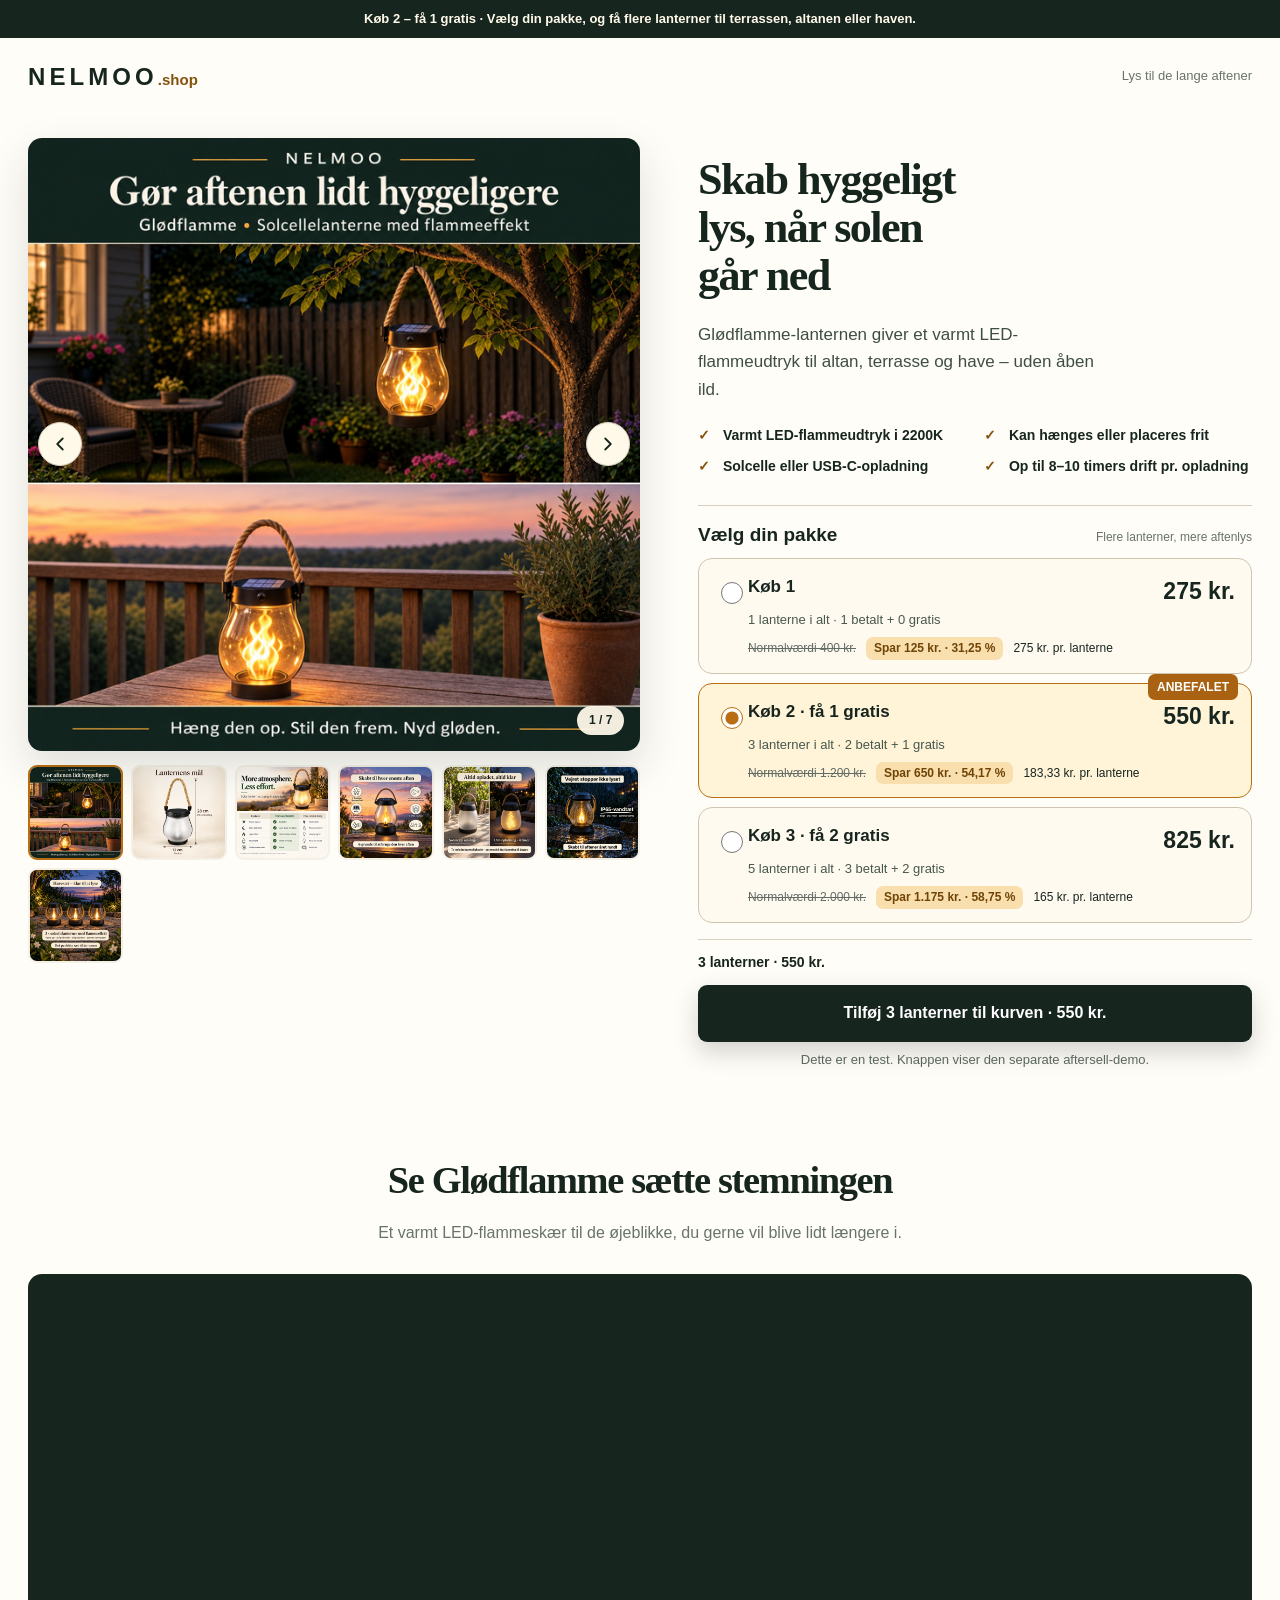
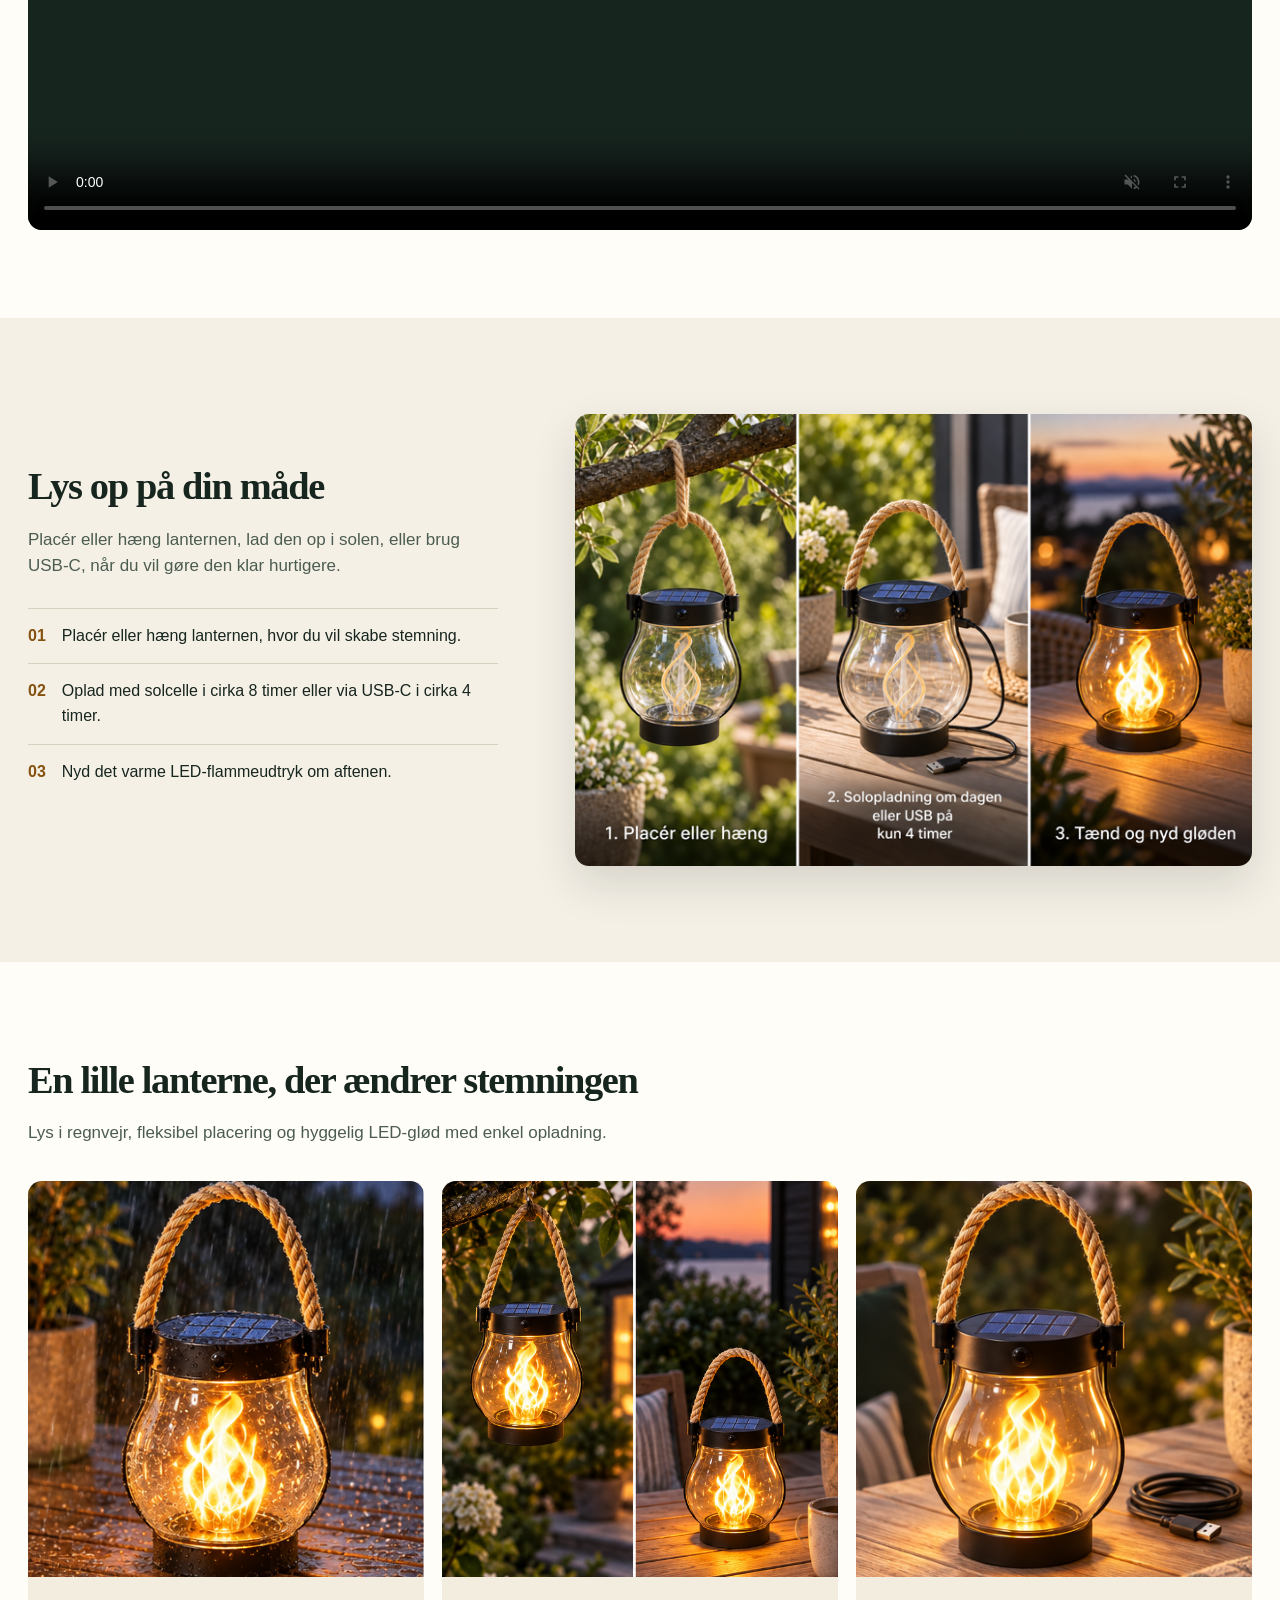
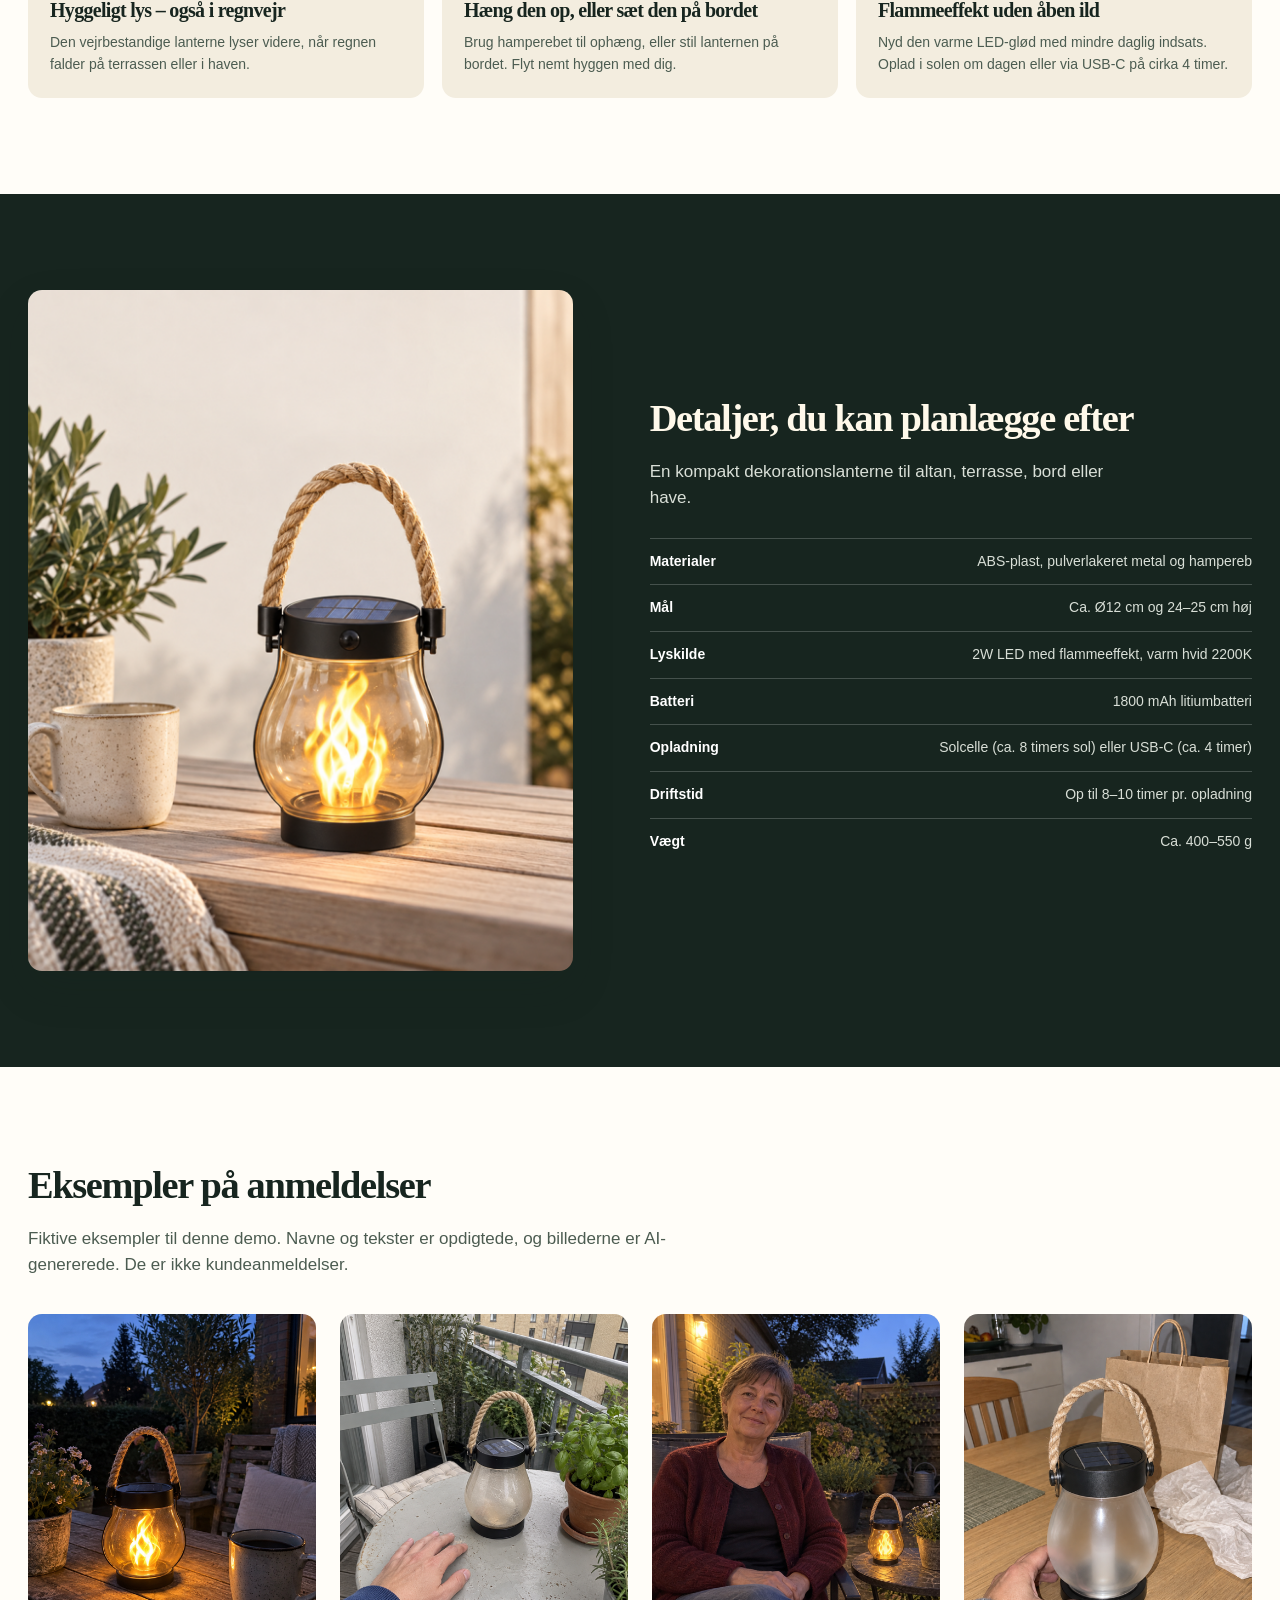
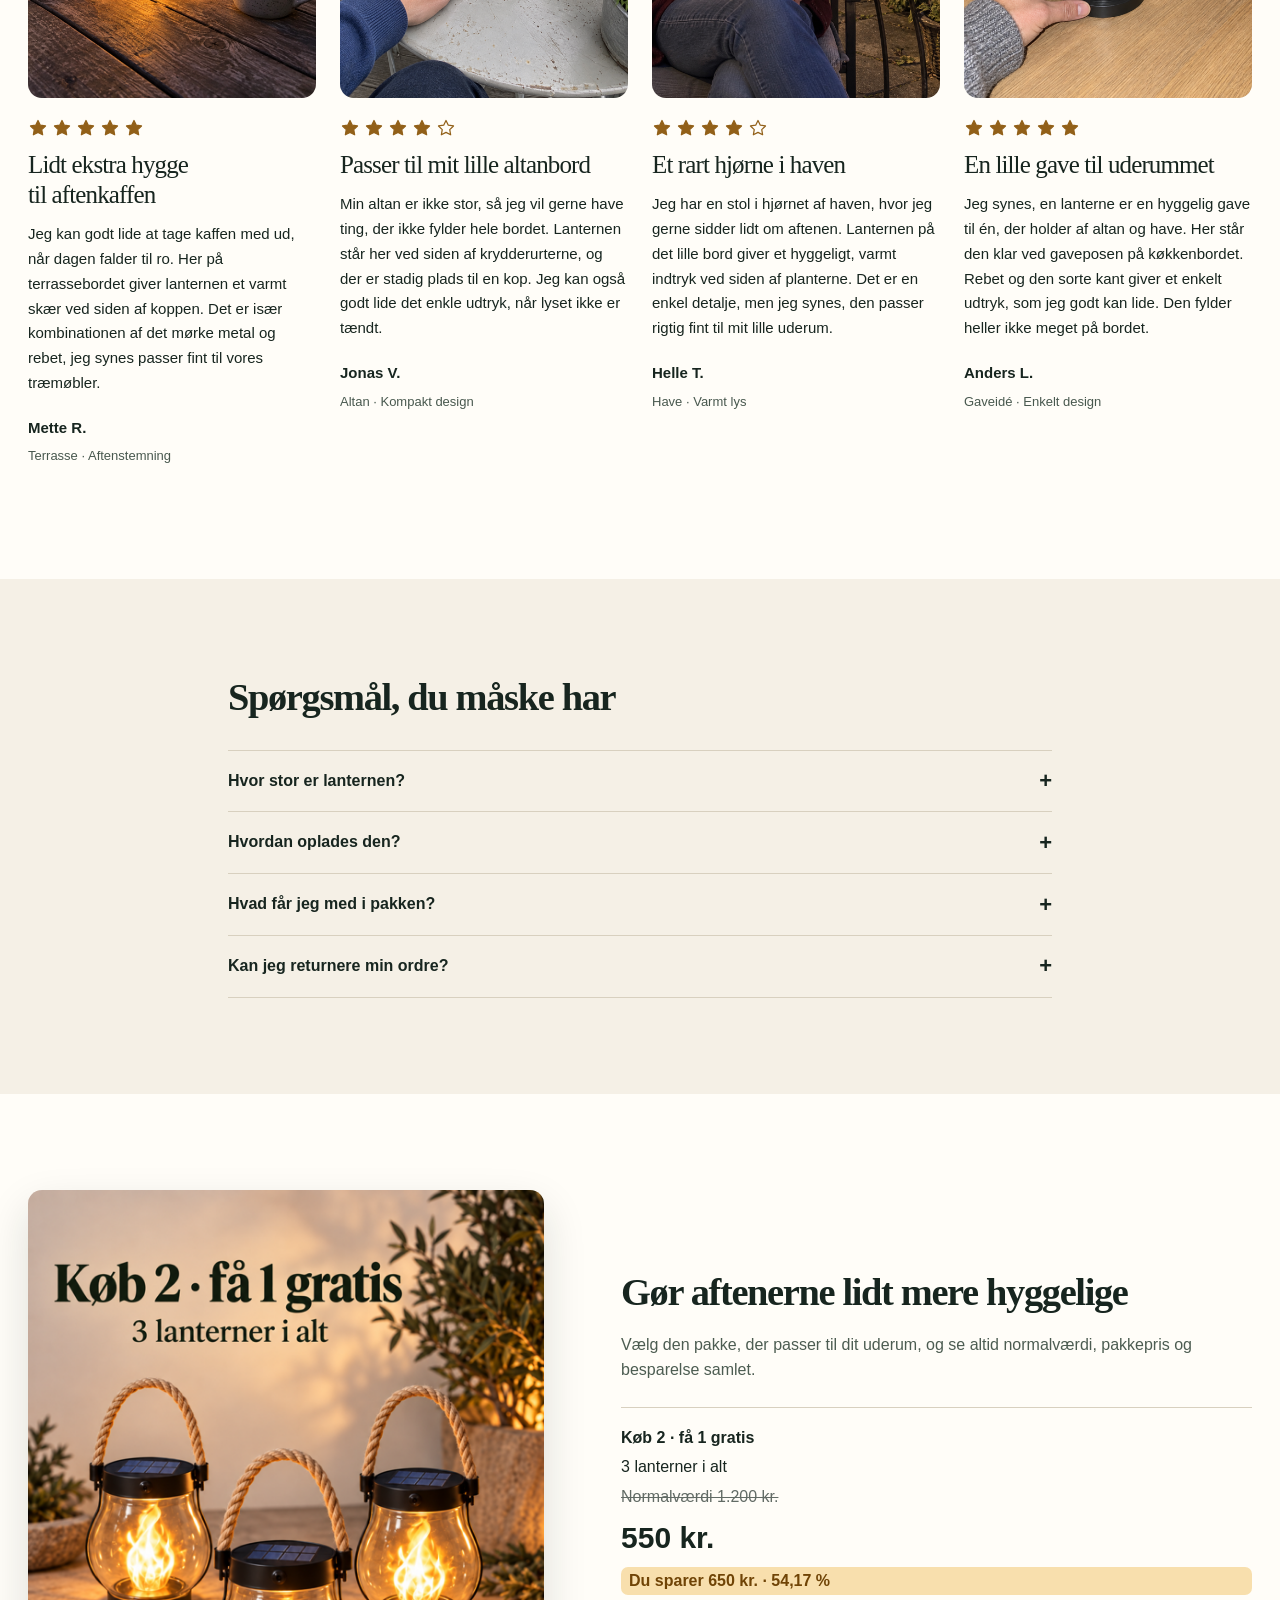
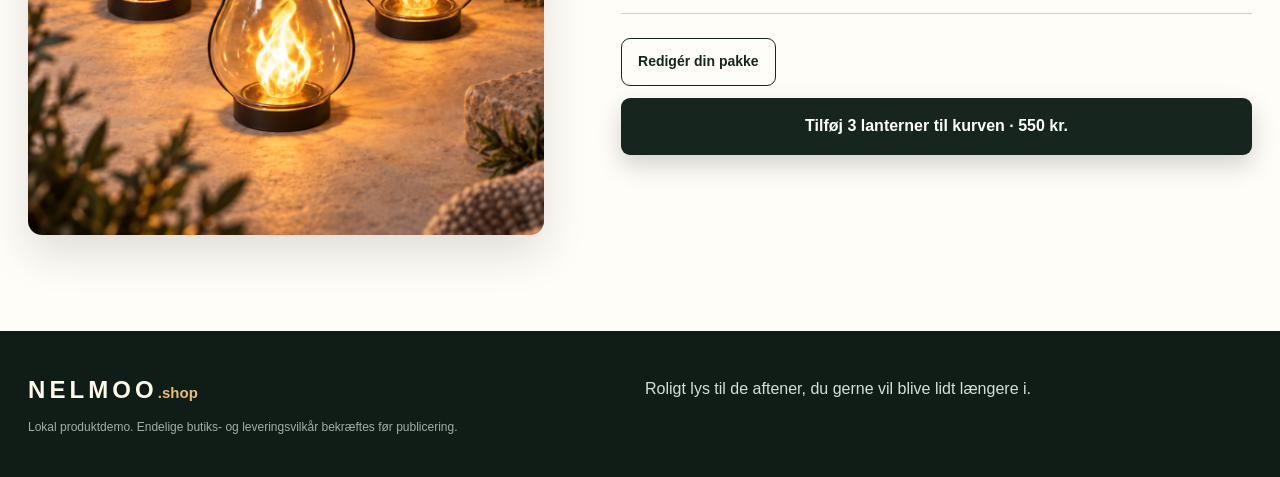
==== commit befdfca4: "Remove fictional person labels from reviews" ====
--- a/index.html
+++ b/index.html
@@ -51,22 +51,22 @@
       <div class="review-concept-grid"><article class="review-concept" data-provenance="internal_review_concept">
       <figure><img src="assets/review-concepts/glodflamme-Customer_review-1.png" alt="AI-genereret eksempel: én Glødflamme-lanterne ved en kaffekop på et terrassebord." width="1086" height="1448" loading="lazy"></figure>
       <div class="concept-rating" role="img" aria-label="5 ud af 5 stjerner"><svg viewBox="0 0 24 24" width="20" height="20" aria-hidden="true" fill="currentColor" stroke="currentColor" stroke-width="1.5" stroke-linejoin="round"><path d="m12 3 2.78 5.63 6.22.9-4.5 4.39 1.06 6.19L12 17.19l-5.56 2.92 1.06-6.19L3 9.53l6.22-.9Z"/></svg><svg viewBox="0 0 24 24" width="20" height="20" aria-hidden="true" fill="currentColor" stroke="currentColor" stroke-width="1.5" stroke-linejoin="round"><path d="m12 3 2.78 5.63 6.22.9-4.5 4.39 1.06 6.19L12 17.19l-5.56 2.92 1.06-6.19L3 9.53l6.22-.9Z"/></svg><svg viewBox="0 0 24 24" width="20" height="20" aria-hidden="true" fill="currentColor" stroke="currentColor" stroke-width="1.5" stroke-linejoin="round"><path d="m12 3 2.78 5.63 6.22.9-4.5 4.39 1.06 6.19L12 17.19l-5.56 2.92 1.06-6.19L3 9.53l6.22-.9Z"/></svg><svg viewBox="0 0 24 24" width="20" height="20" aria-hidden="true" fill="currentColor" stroke="currentColor" stroke-width="1.5" stroke-linejoin="round"><path d="m12 3 2.78 5.63 6.22.9-4.5 4.39 1.06 6.19L12 17.19l-5.56 2.92 1.06-6.19L3 9.53l6.22-.9Z"/></svg><svg viewBox="0 0 24 24" width="20" height="20" aria-hidden="true" fill="currentColor" stroke="currentColor" stroke-width="1.5" stroke-linejoin="round"><path d="m12 3 2.78 5.63 6.22.9-4.5 4.39 1.06 6.19L12 17.19l-5.56 2.92 1.06-6.19L3 9.53l6.22-.9Z"/></svg></div><h3>Lidt ekstra hygge til aftenkaffen</h3><p>Jeg kan godt lide at tage kaffen med ud, når dagen falder til ro. Her på terrassebordet giver lanternen et varmt skær ved siden af koppen. Det er især kombinationen af det mørke metal og rebet, jeg synes passer fint til vores træmøbler.</p>
-      <p class="concept-person">Mette R. <span>· Fiktiv person</span></p>
+      <p class="concept-person">Mette R.</p>
       <p class="concept-tags">Terrasse · Aftenstemning</p>
     </article><article class="review-concept" data-provenance="internal_review_concept">
       <figure><img src="assets/review-concepts/glodflamme-Customer_review-2.png" alt="AI-genereret eksempel: en slukket Glødflamme-lanterne på et lille altanbord med en hånd ved siden af." width="1086" height="1448" loading="lazy"></figure>
       <div class="concept-rating" role="img" aria-label="4 ud af 5 stjerner"><svg viewBox="0 0 24 24" width="20" height="20" aria-hidden="true" fill="currentColor" stroke="currentColor" stroke-width="1.5" stroke-linejoin="round"><path d="m12 3 2.78 5.63 6.22.9-4.5 4.39 1.06 6.19L12 17.19l-5.56 2.92 1.06-6.19L3 9.53l6.22-.9Z"/></svg><svg viewBox="0 0 24 24" width="20" height="20" aria-hidden="true" fill="currentColor" stroke="currentColor" stroke-width="1.5" stroke-linejoin="round"><path d="m12 3 2.78 5.63 6.22.9-4.5 4.39 1.06 6.19L12 17.19l-5.56 2.92 1.06-6.19L3 9.53l6.22-.9Z"/></svg><svg viewBox="0 0 24 24" width="20" height="20" aria-hidden="true" fill="currentColor" stroke="currentColor" stroke-width="1.5" stroke-linejoin="round"><path d="m12 3 2.78 5.63 6.22.9-4.5 4.39 1.06 6.19L12 17.19l-5.56 2.92 1.06-6.19L3 9.53l6.22-.9Z"/></svg><svg viewBox="0 0 24 24" width="20" height="20" aria-hidden="true" fill="currentColor" stroke="currentColor" stroke-width="1.5" stroke-linejoin="round"><path d="m12 3 2.78 5.63 6.22.9-4.5 4.39 1.06 6.19L12 17.19l-5.56 2.92 1.06-6.19L3 9.53l6.22-.9Z"/></svg><svg viewBox="0 0 24 24" width="20" height="20" aria-hidden="true" fill="none" stroke="currentColor" stroke-width="1.5" stroke-linejoin="round"><path d="m12 3 2.78 5.63 6.22.9-4.5 4.39 1.06 6.19L12 17.19l-5.56 2.92 1.06-6.19L3 9.53l6.22-.9Z"/></svg></div><h3>Passer til mit lille altanbord</h3><p>Min altan er ikke stor, så jeg vil gerne have ting, der ikke fylder hele bordet. Lanternen står her ved siden af krydderurterne, og der er stadig plads til en kop. Jeg kan også godt lide det enkle udtryk, når lyset ikke er tændt.</p>
-      <p class="concept-person">Jonas V. <span>· Fiktiv person</span></p>
+      <p class="concept-person">Jonas V.</p>
       <p class="concept-tags">Altan · Kompakt design</p>
     </article><article class="review-concept" data-provenance="internal_review_concept">
       <figure><img src="assets/review-concepts/glodflamme-Customer_review-3.png" alt="AI-genereret eksempel: en fiktiv person i en havestol med én Glødflamme-lanterne på sidebordet." width="1086" height="1448" loading="lazy"></figure>
       <div class="concept-rating" role="img" aria-label="4 ud af 5 stjerner"><svg viewBox="0 0 24 24" width="20" height="20" aria-hidden="true" fill="currentColor" stroke="currentColor" stroke-width="1.5" stroke-linejoin="round"><path d="m12 3 2.78 5.63 6.22.9-4.5 4.39 1.06 6.19L12 17.19l-5.56 2.92 1.06-6.19L3 9.53l6.22-.9Z"/></svg><svg viewBox="0 0 24 24" width="20" height="20" aria-hidden="true" fill="currentColor" stroke="currentColor" stroke-width="1.5" stroke-linejoin="round"><path d="m12 3 2.78 5.63 6.22.9-4.5 4.39 1.06 6.19L12 17.19l-5.56 2.92 1.06-6.19L3 9.53l6.22-.9Z"/></svg><svg viewBox="0 0 24 24" width="20" height="20" aria-hidden="true" fill="currentColor" stroke="currentColor" stroke-width="1.5" stroke-linejoin="round"><path d="m12 3 2.78 5.63 6.22.9-4.5 4.39 1.06 6.19L12 17.19l-5.56 2.92 1.06-6.19L3 9.53l6.22-.9Z"/></svg><svg viewBox="0 0 24 24" width="20" height="20" aria-hidden="true" fill="currentColor" stroke="currentColor" stroke-width="1.5" stroke-linejoin="round"><path d="m12 3 2.78 5.63 6.22.9-4.5 4.39 1.06 6.19L12 17.19l-5.56 2.92 1.06-6.19L3 9.53l6.22-.9Z"/></svg><svg viewBox="0 0 24 24" width="20" height="20" aria-hidden="true" fill="none" stroke="currentColor" stroke-width="1.5" stroke-linejoin="round"><path d="m12 3 2.78 5.63 6.22.9-4.5 4.39 1.06 6.19L12 17.19l-5.56 2.92 1.06-6.19L3 9.53l6.22-.9Z"/></svg></div><h3>Et rart hjørne i haven</h3><p>Jeg har en stol i hjørnet af haven, hvor jeg gerne sidder lidt om aftenen. Lanternen på det lille bord giver et hyggeligt, varmt indtryk ved siden af planterne. Det er en enkel detalje, men jeg synes, den passer rigtig fint til mit lille uderum.</p>
-      <p class="concept-person">Helle T. <span>· Fiktiv person</span></p>
+      <p class="concept-person">Helle T.</p>
       <p class="concept-tags">Have · Varmt lys</p>
     </article><article class="review-concept" data-provenance="internal_review_concept">
       <figure><img src="assets/review-concepts/glodflamme-Customer_review-4.png" alt="AI-genereret eksempel: en Glødflamme-lanterne ved en almindelig gavepose på køkkenbordet." width="1086" height="1448" loading="lazy"></figure>
       <div class="concept-rating" role="img" aria-label="5 ud af 5 stjerner"><svg viewBox="0 0 24 24" width="20" height="20" aria-hidden="true" fill="currentColor" stroke="currentColor" stroke-width="1.5" stroke-linejoin="round"><path d="m12 3 2.78 5.63 6.22.9-4.5 4.39 1.06 6.19L12 17.19l-5.56 2.92 1.06-6.19L3 9.53l6.22-.9Z"/></svg><svg viewBox="0 0 24 24" width="20" height="20" aria-hidden="true" fill="currentColor" stroke="currentColor" stroke-width="1.5" stroke-linejoin="round"><path d="m12 3 2.78 5.63 6.22.9-4.5 4.39 1.06 6.19L12 17.19l-5.56 2.92 1.06-6.19L3 9.53l6.22-.9Z"/></svg><svg viewBox="0 0 24 24" width="20" height="20" aria-hidden="true" fill="currentColor" stroke="currentColor" stroke-width="1.5" stroke-linejoin="round"><path d="m12 3 2.78 5.63 6.22.9-4.5 4.39 1.06 6.19L12 17.19l-5.56 2.92 1.06-6.19L3 9.53l6.22-.9Z"/></svg><svg viewBox="0 0 24 24" width="20" height="20" aria-hidden="true" fill="currentColor" stroke="currentColor" stroke-width="1.5" stroke-linejoin="round"><path d="m12 3 2.78 5.63 6.22.9-4.5 4.39 1.06 6.19L12 17.19l-5.56 2.92 1.06-6.19L3 9.53l6.22-.9Z"/></svg><svg viewBox="0 0 24 24" width="20" height="20" aria-hidden="true" fill="currentColor" stroke="currentColor" stroke-width="1.5" stroke-linejoin="round"><path d="m12 3 2.78 5.63 6.22.9-4.5 4.39 1.06 6.19L12 17.19l-5.56 2.92 1.06-6.19L3 9.53l6.22-.9Z"/></svg></div><h3>En lille gave til uderummet</h3><p>Jeg synes, en lanterne er en hyggelig gave til én, der holder af altan og have. Her står den klar ved gaveposen på køkkenbordet. Rebet og den sorte kant giver et enkelt udtryk, som jeg godt kan lide. Den fylder heller ikke meget på bordet.</p>
-      <p class="concept-person">Anders L. <span>· Fiktiv person</span></p>
+      <p class="concept-person">Anders L.</p>
       <p class="concept-tags">Gaveidé · Enkelt design</p>
     </article></div>
     </section>
--- a/assets/motion.css
+++ b/assets/motion.css
@@ -2,6 +2,19 @@
 html { scroll-behavior: smooth; }
 #top, #offers { scroll-margin-top: 24px; }
 
+/* Classes are added by motion.js, so content stays visible if JavaScript is unavailable. */
+.motion-reveal {
+  opacity: 0;
+  transform: translateY(22px);
+  transition: opacity 560ms cubic-bezier(0.16, 1, 0.3, 1), transform 560ms cubic-bezier(0.16, 1, 0.3, 1);
+}
+.motion-reveal.is-visible { opacity: 1; transform: translateY(0); }
+.motion-reveal[data-delay="1"] { transition-delay: 80ms; }
+.motion-reveal[data-delay="2"] { transition-delay: 160ms; }
+.hero-image-wrap img { transform: translateY(calc(var(--scroll-shift, 0) * 1px)) scale(calc(1 + var(--scroll-scale, 0))); transition: transform 120ms linear; }
+
 @media (prefers-reduced-motion: reduce) {
   html { scroll-behavior: auto; }
+  .motion-reveal, .motion-reveal.is-visible { opacity: 1; transform: none; transition: none; }
+  .hero-image-wrap img { transform: none; transition: none; }
 }
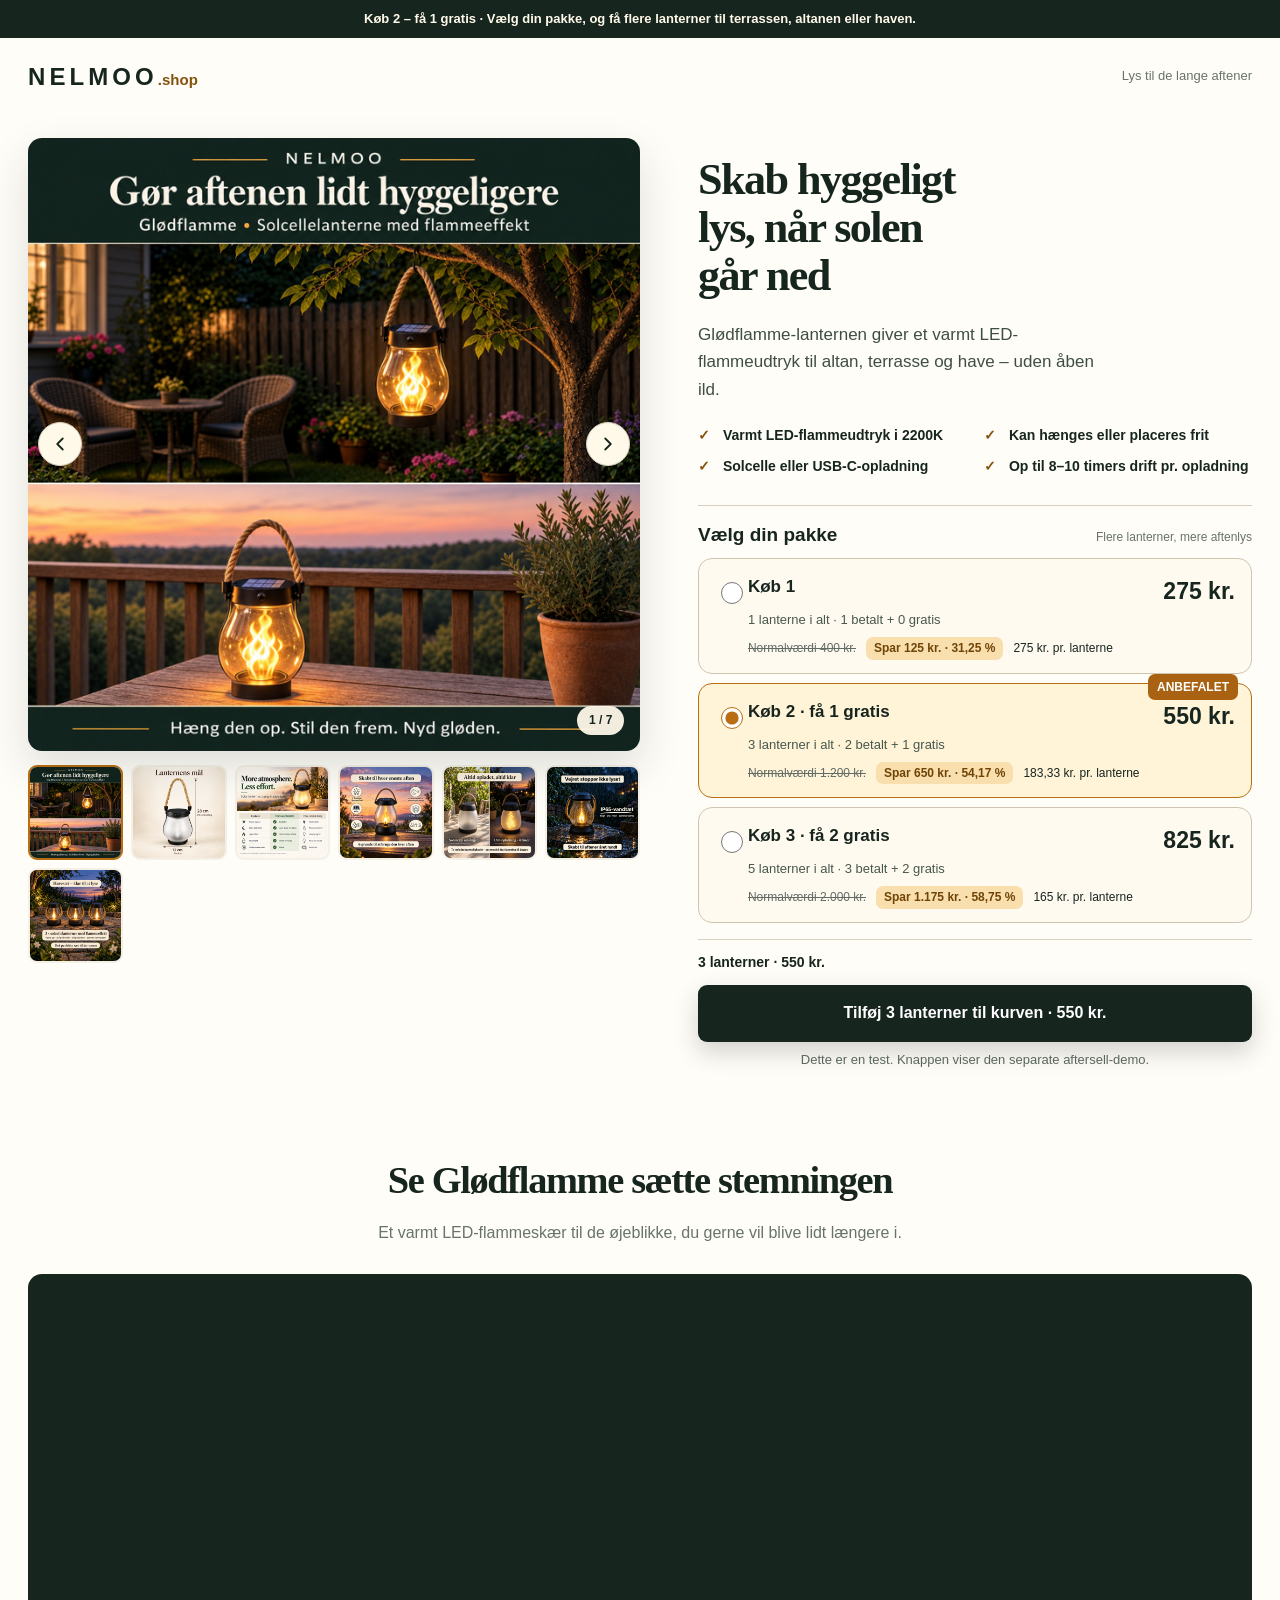
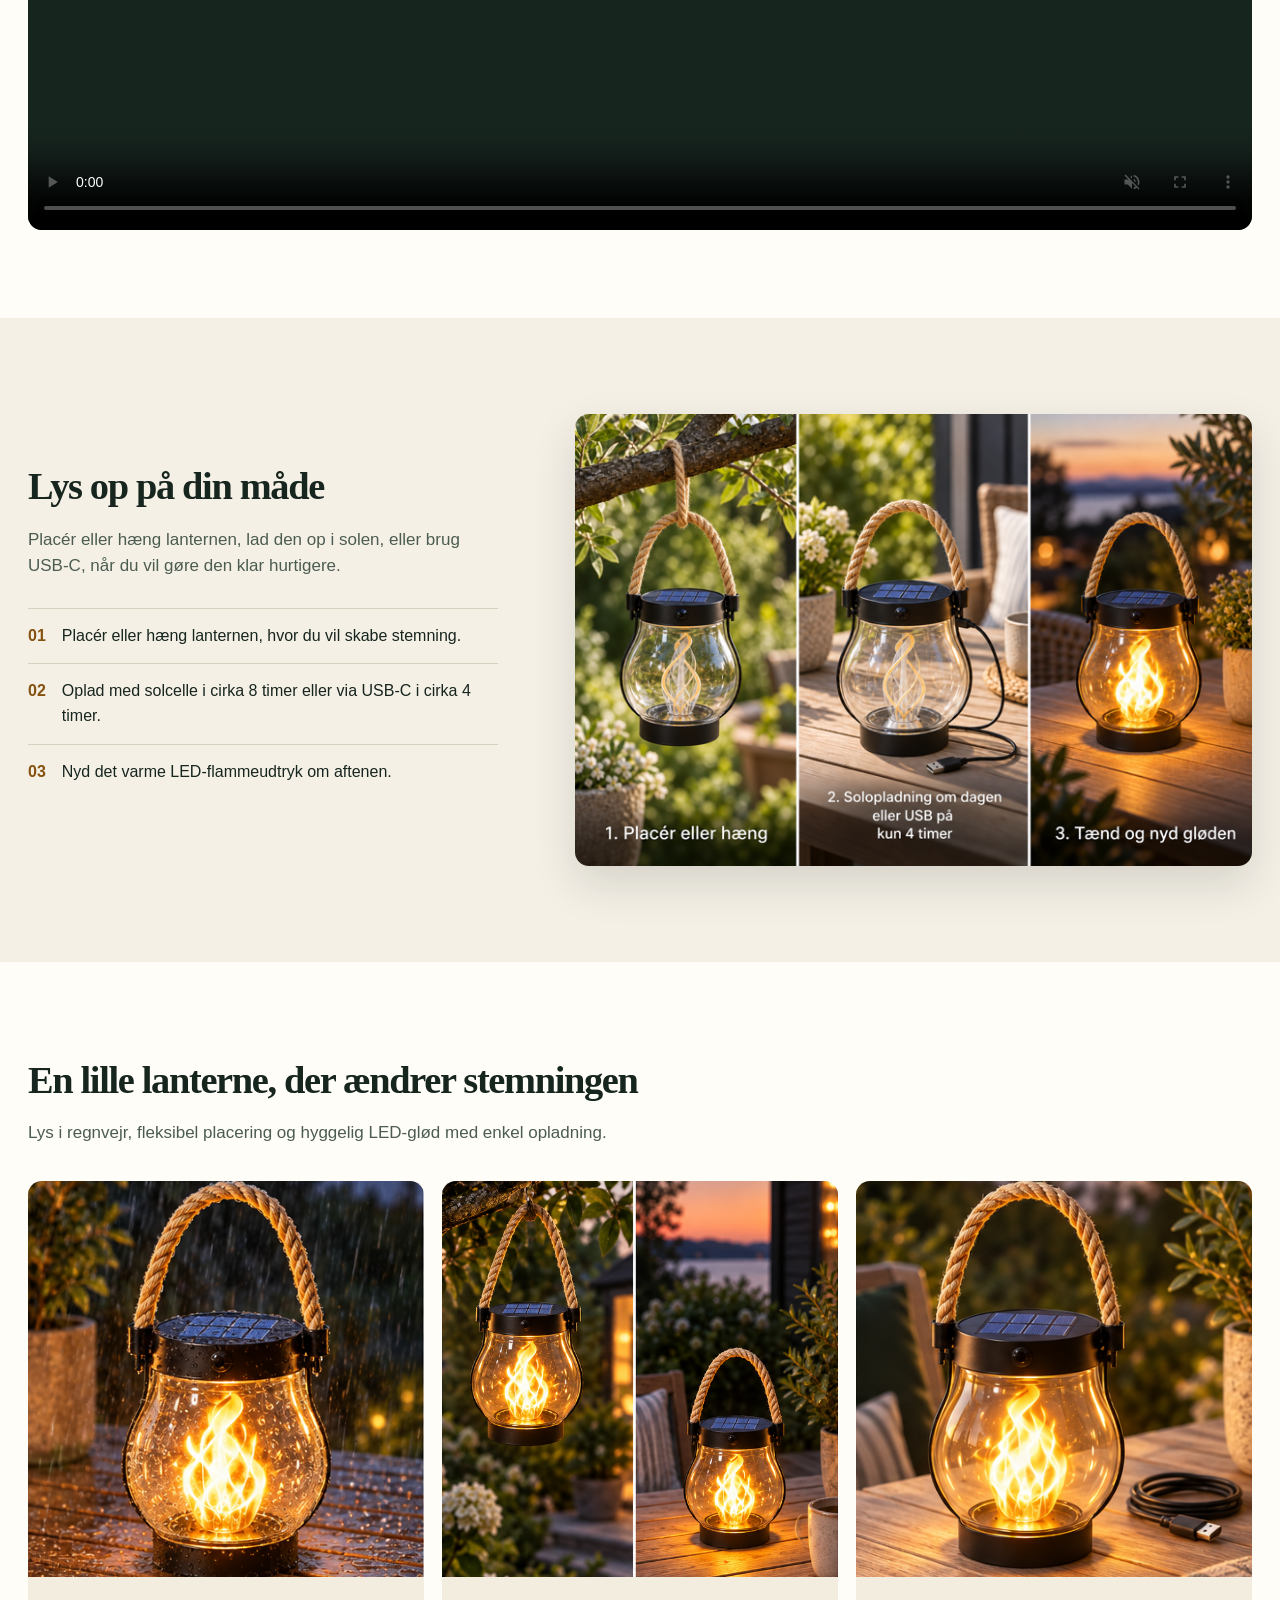
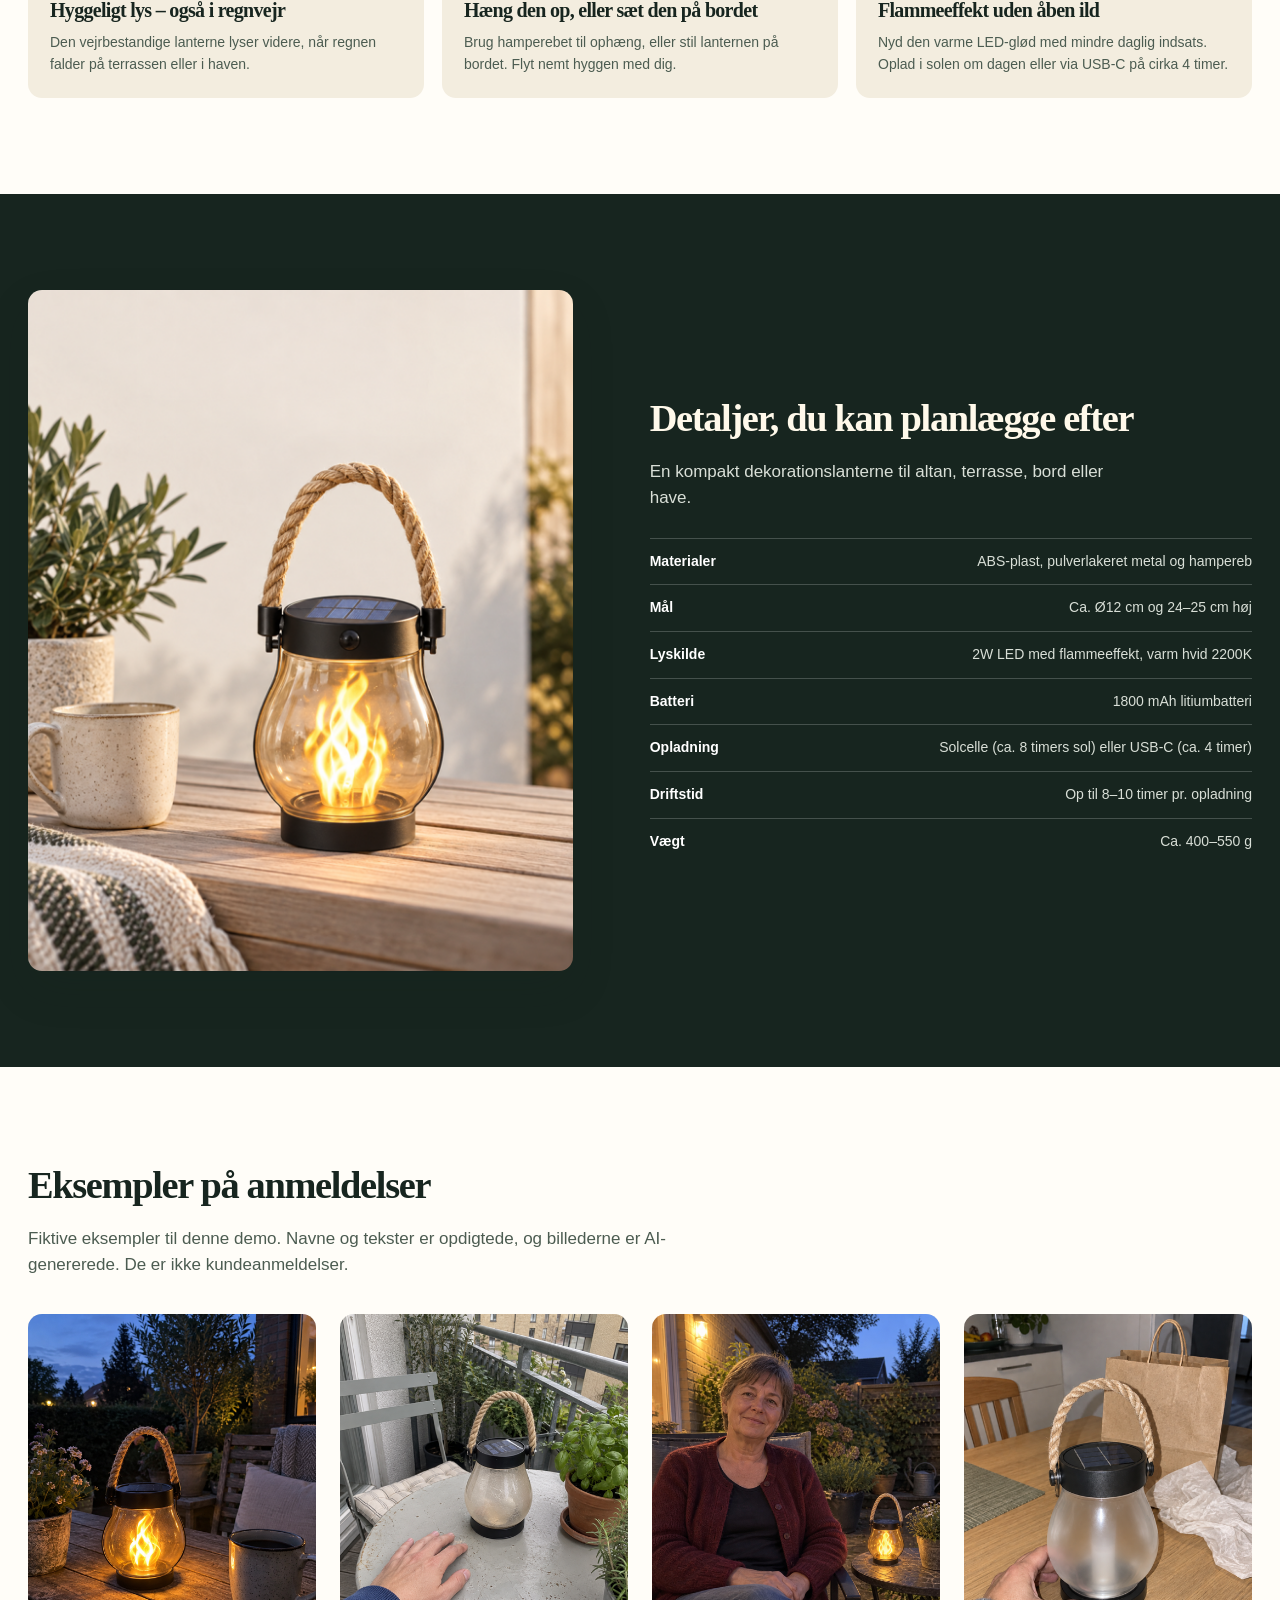
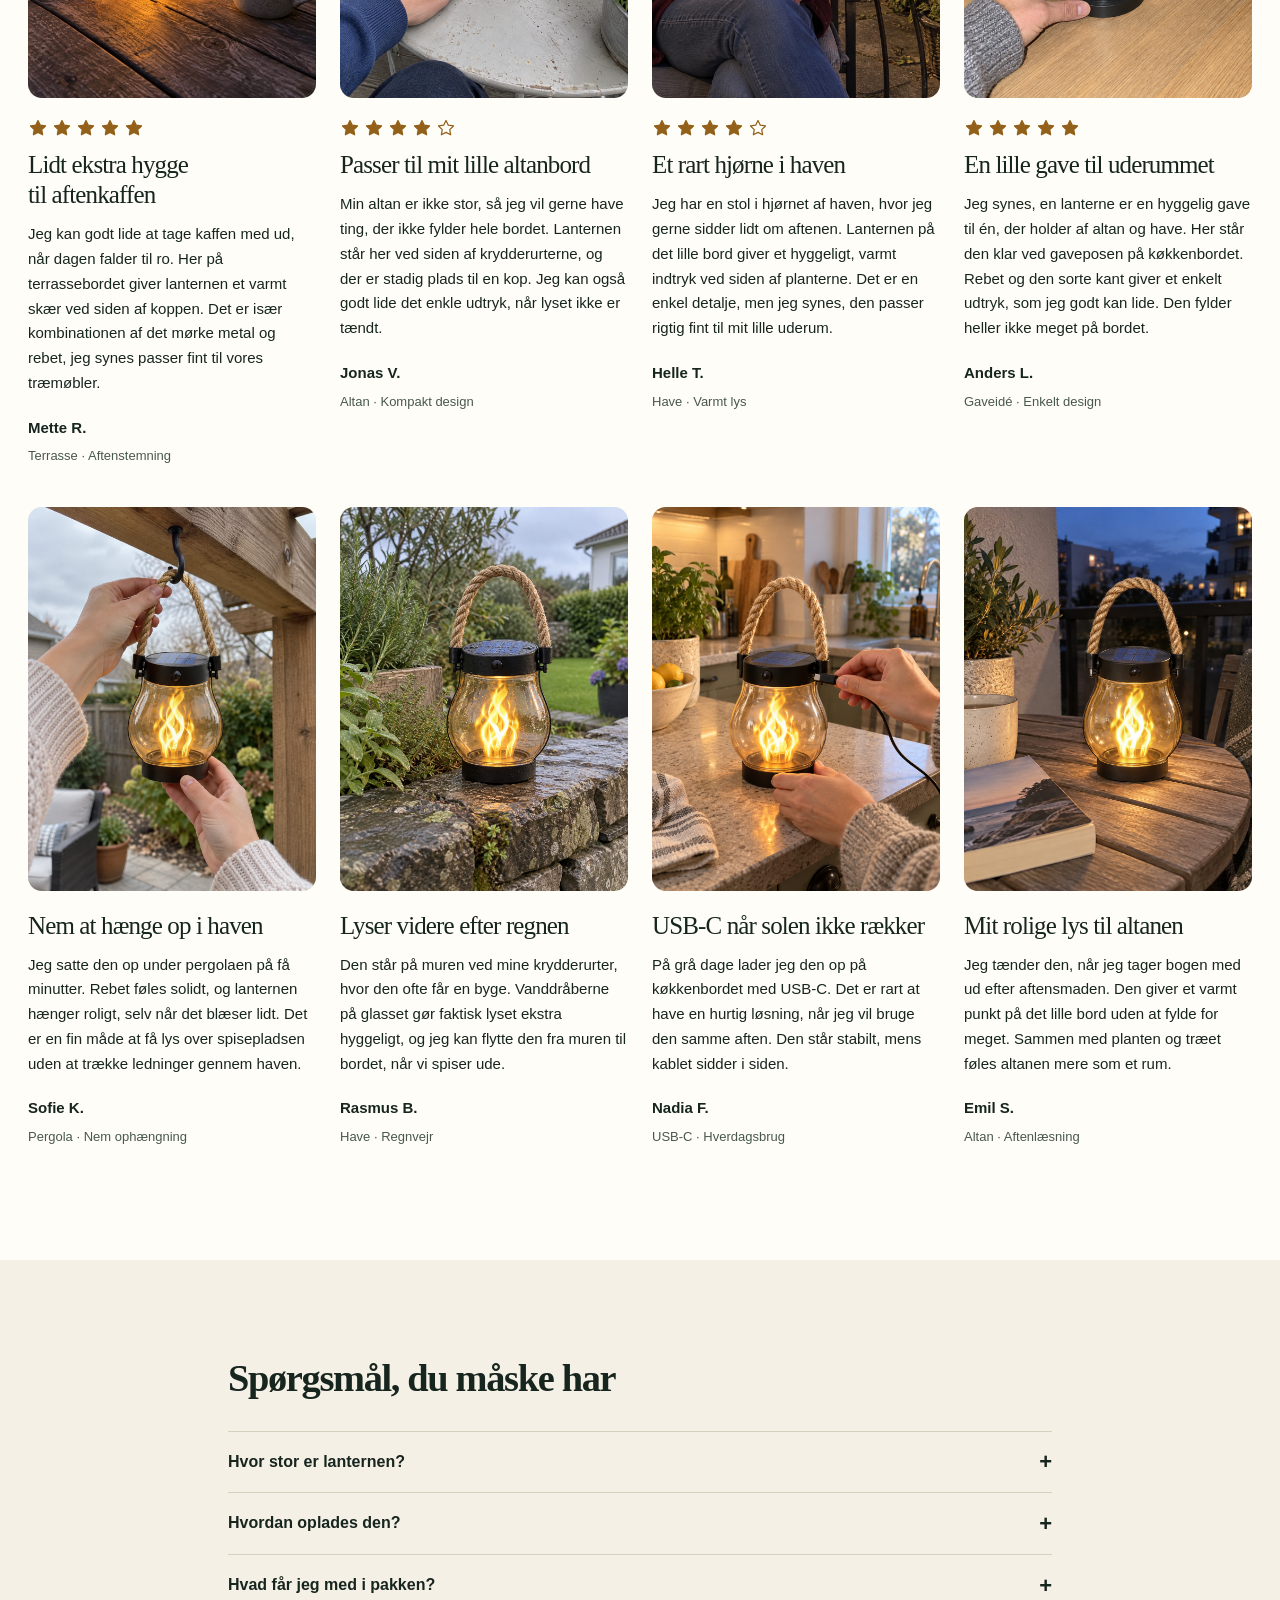
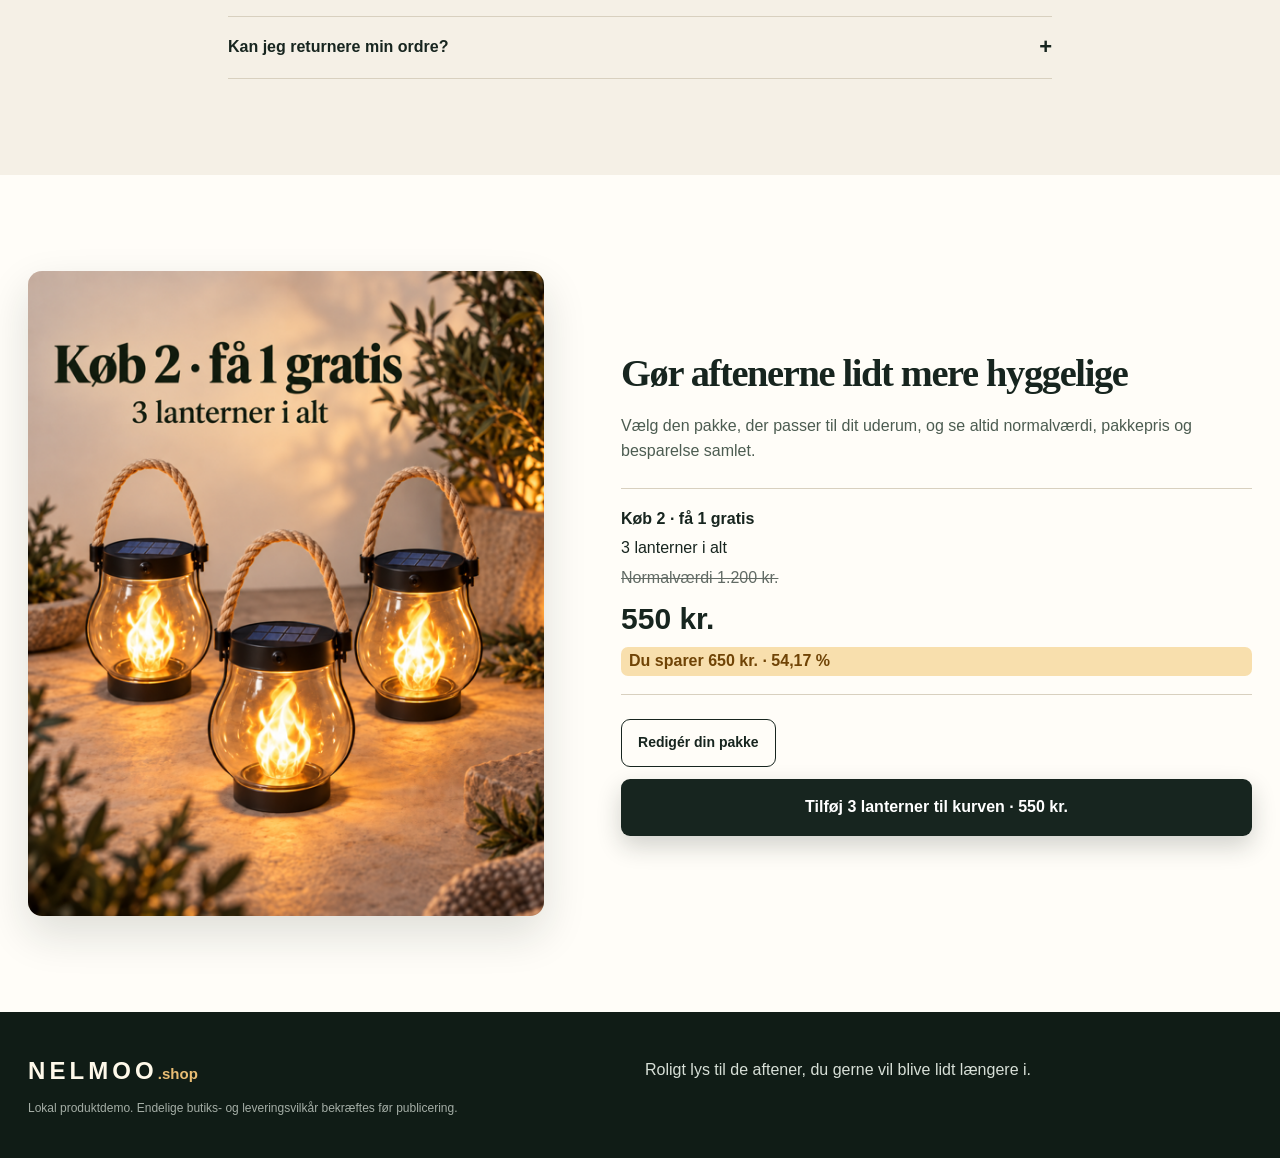
==== commit e9cd1b9e: "Add four Glodflamme review concepts" ====
--- a/index.html
+++ b/index.html
@@ -68,6 +68,22 @@
       <div class="concept-rating" role="img" aria-label="5 ud af 5 stjerner"><svg viewBox="0 0 24 24" width="20" height="20" aria-hidden="true" fill="currentColor" stroke="currentColor" stroke-width="1.5" stroke-linejoin="round"><path d="m12 3 2.78 5.63 6.22.9-4.5 4.39 1.06 6.19L12 17.19l-5.56 2.92 1.06-6.19L3 9.53l6.22-.9Z"/></svg><svg viewBox="0 0 24 24" width="20" height="20" aria-hidden="true" fill="currentColor" stroke="currentColor" stroke-width="1.5" stroke-linejoin="round"><path d="m12 3 2.78 5.63 6.22.9-4.5 4.39 1.06 6.19L12 17.19l-5.56 2.92 1.06-6.19L3 9.53l6.22-.9Z"/></svg><svg viewBox="0 0 24 24" width="20" height="20" aria-hidden="true" fill="currentColor" stroke="currentColor" stroke-width="1.5" stroke-linejoin="round"><path d="m12 3 2.78 5.63 6.22.9-4.5 4.39 1.06 6.19L12 17.19l-5.56 2.92 1.06-6.19L3 9.53l6.22-.9Z"/></svg><svg viewBox="0 0 24 24" width="20" height="20" aria-hidden="true" fill="currentColor" stroke="currentColor" stroke-width="1.5" stroke-linejoin="round"><path d="m12 3 2.78 5.63 6.22.9-4.5 4.39 1.06 6.19L12 17.19l-5.56 2.92 1.06-6.19L3 9.53l6.22-.9Z"/></svg><svg viewBox="0 0 24 24" width="20" height="20" aria-hidden="true" fill="currentColor" stroke="currentColor" stroke-width="1.5" stroke-linejoin="round"><path d="m12 3 2.78 5.63 6.22.9-4.5 4.39 1.06 6.19L12 17.19l-5.56 2.92 1.06-6.19L3 9.53l6.22-.9Z"/></svg></div><h3>En lille gave til uderummet</h3><p>Jeg synes, en lanterne er en hyggelig gave til én, der holder af altan og have. Her står den klar ved gaveposen på køkkenbordet. Rebet og den sorte kant giver et enkelt udtryk, som jeg godt kan lide. Den fylder heller ikke meget på bordet.</p>
       <p class="concept-person">Anders L.</p>
       <p class="concept-tags">Gaveidé · Enkelt design</p>
+    </article><article class="review-concept" data-provenance="internal_review_concept">
+      <figure><img src="assets/review-concepts/glodflamme-Customer_review-5.png" alt="AI-genereret eksempel: hænder hænger en Glødflamme-lanterne fra en pergolakrog i haven." width="716" height="716" loading="lazy"></figure>
+      <h3>Nem at hænge op i haven</h3><p>Jeg satte den op under pergolaen på få minutter. Rebet føles solidt, og lanternen hænger roligt, selv når det blæser lidt. Det er en fin måde at få lys over spisepladsen uden at trække ledninger gennem haven.</p>
+      <p class="concept-person">Sofie K.</p><p class="concept-tags">Pergola · Nem ophængning</p>
+    </article><article class="review-concept" data-provenance="internal_review_concept">
+      <figure><img src="assets/review-concepts/glodflamme-Customer_review-6.png" alt="AI-genereret eksempel: en Glødflamme-lanterne med regndråber på en stenmur ved krydderurter." width="716" height="716" loading="lazy"></figure>
+      <h3>Lyser videre efter regnen</h3><p>Den står på muren ved mine krydderurter, hvor den ofte får en byge. Vanddråberne på glasset gør faktisk lyset ekstra hyggeligt, og jeg kan flytte den fra muren til bordet, når vi spiser ude.</p>
+      <p class="concept-person">Rasmus B.</p><p class="concept-tags">Have · Regnvejr</p>
+    </article><article class="review-concept" data-provenance="internal_review_concept">
+      <figure><img src="assets/review-concepts/glodflamme-Customer_review-7.png" alt="AI-genereret eksempel: hænder tilslutter USB-C-kabel til en Glødflamme-lanterne på køkkenbordet." width="716" height="716" loading="lazy"></figure>
+      <h3>USB-C når solen ikke rækker</h3><p>På grå dage lader jeg den op på køkkenbordet med USB-C. Det er rart at have en hurtig løsning, når jeg vil bruge den samme aften. Den står stabilt, mens kablet sidder i siden.</p>
+      <p class="concept-person">Nadia F.</p><p class="concept-tags">USB-C · Hverdagsbrug</p>
+    </article><article class="review-concept" data-provenance="internal_review_concept">
+      <figure><img src="assets/review-concepts/glodflamme-Customer_review-8.png" alt="AI-genereret eksempel: en Glødflamme-lanterne lyser på et lille altanbord ved siden af en bog i skumringen." width="716" height="716" loading="lazy"></figure>
+      <h3>Mit rolige lys til altanen</h3><p>Jeg tænder den, når jeg tager bogen med ud efter aftensmaden. Den giver et varmt punkt på det lille bord uden at fylde for meget. Sammen med planten og træet føles altanen mere som et rum.</p>
+      <p class="concept-person">Emil S.</p><p class="concept-tags">Altan · Aftenlæsning</p>
     </article></div>
     </section>
     <!-- sample-review-concepts:end -->
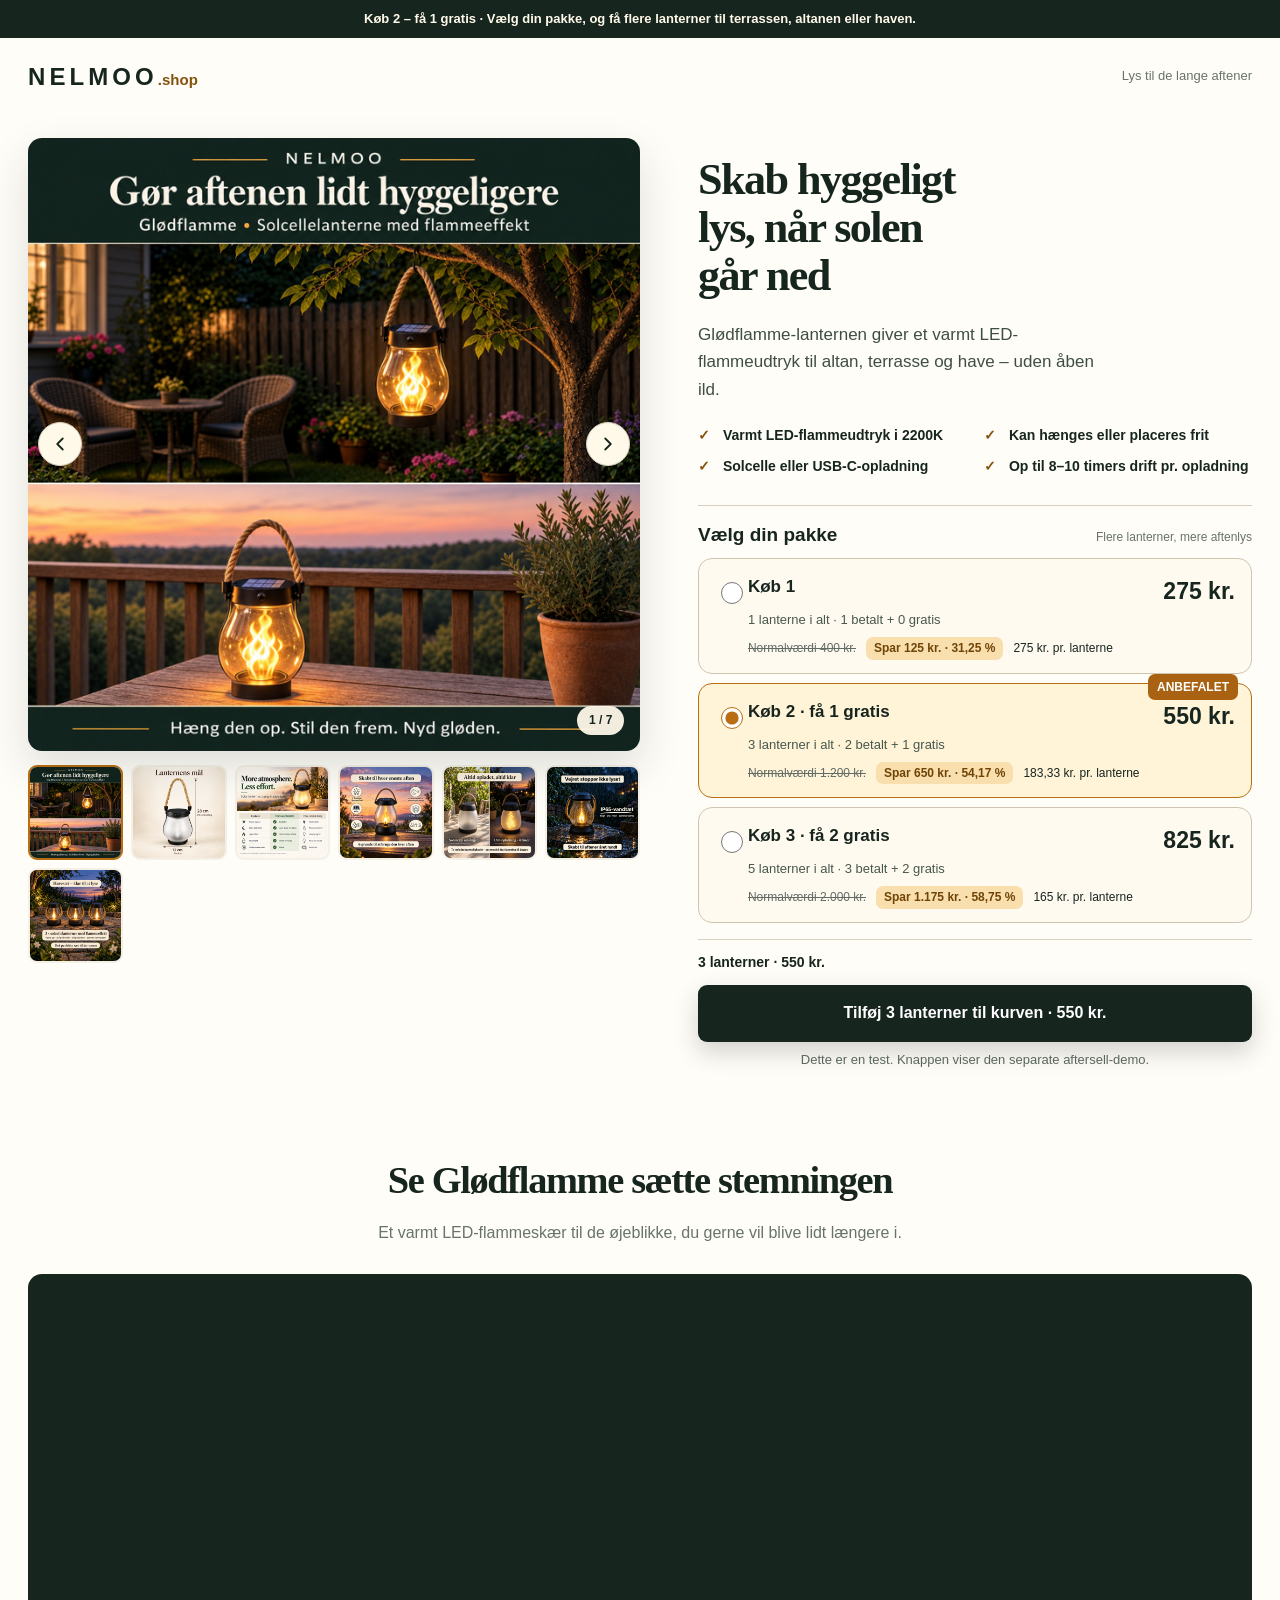
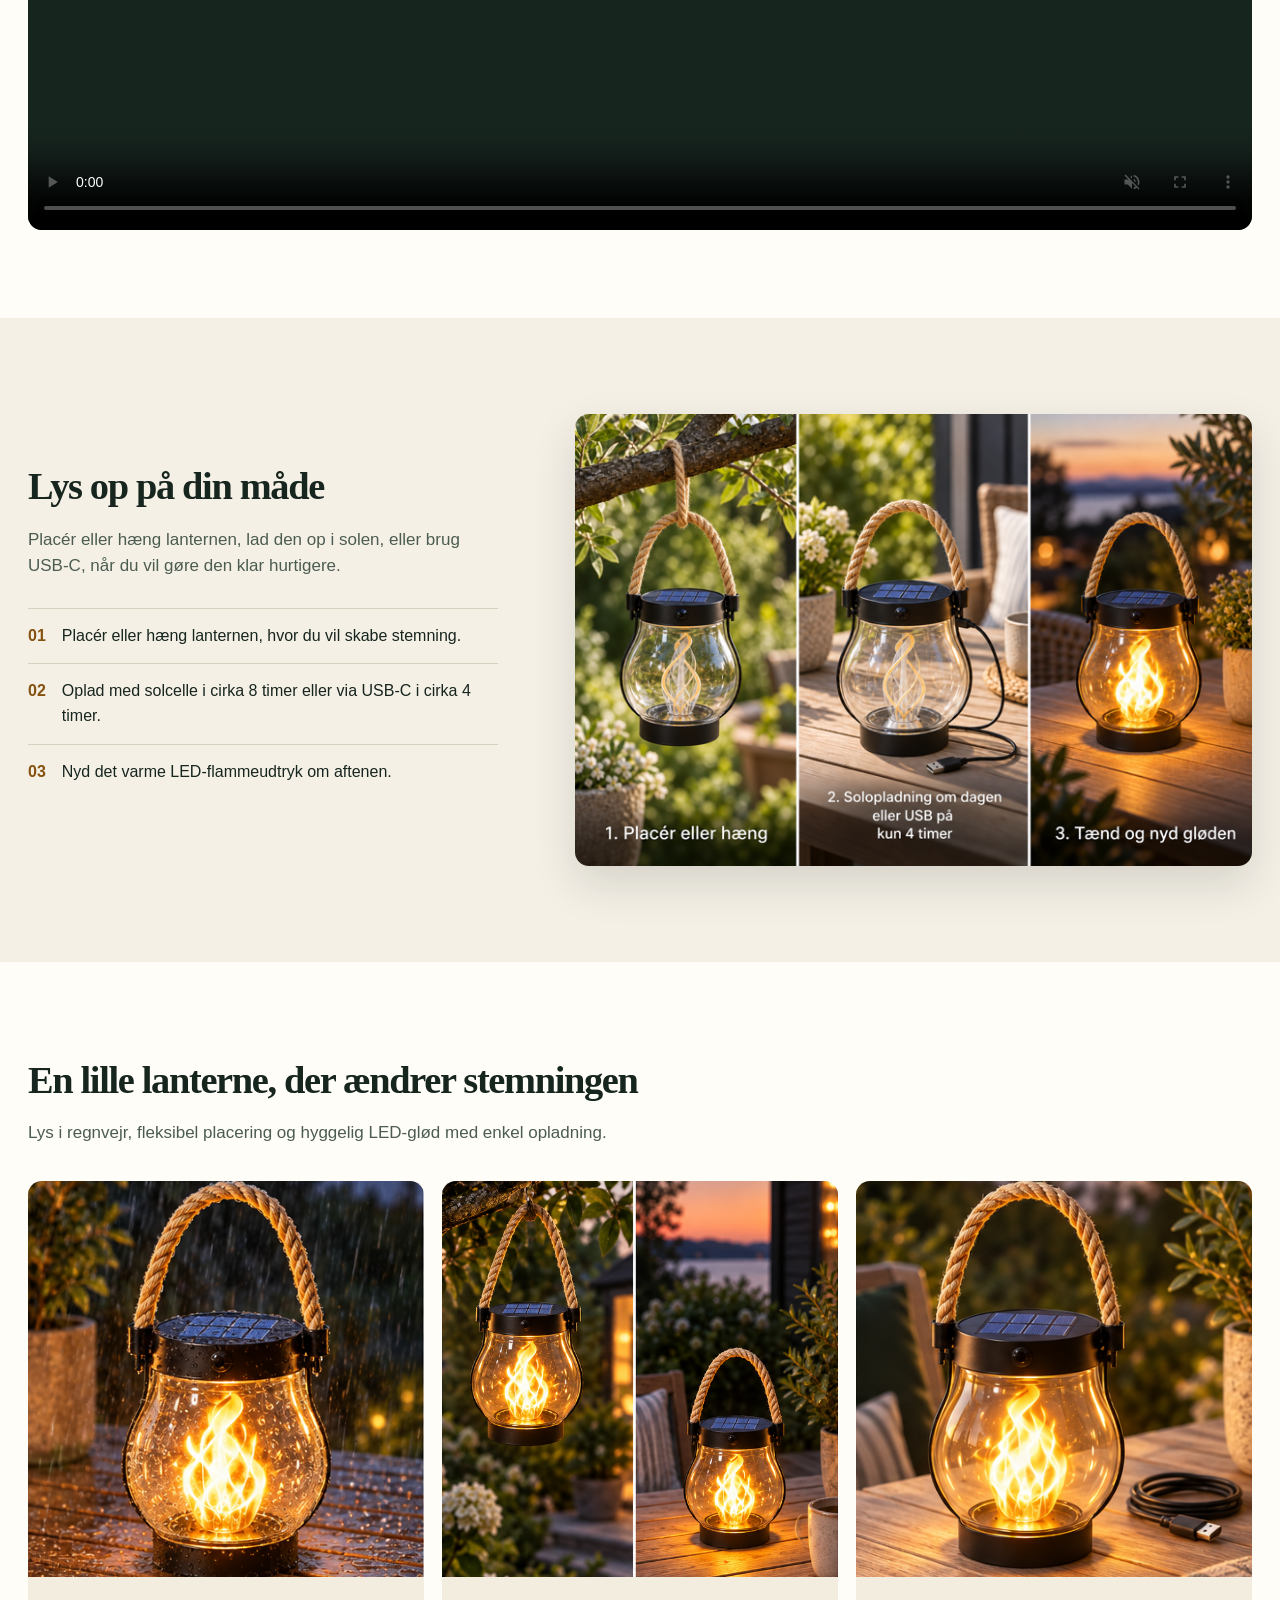
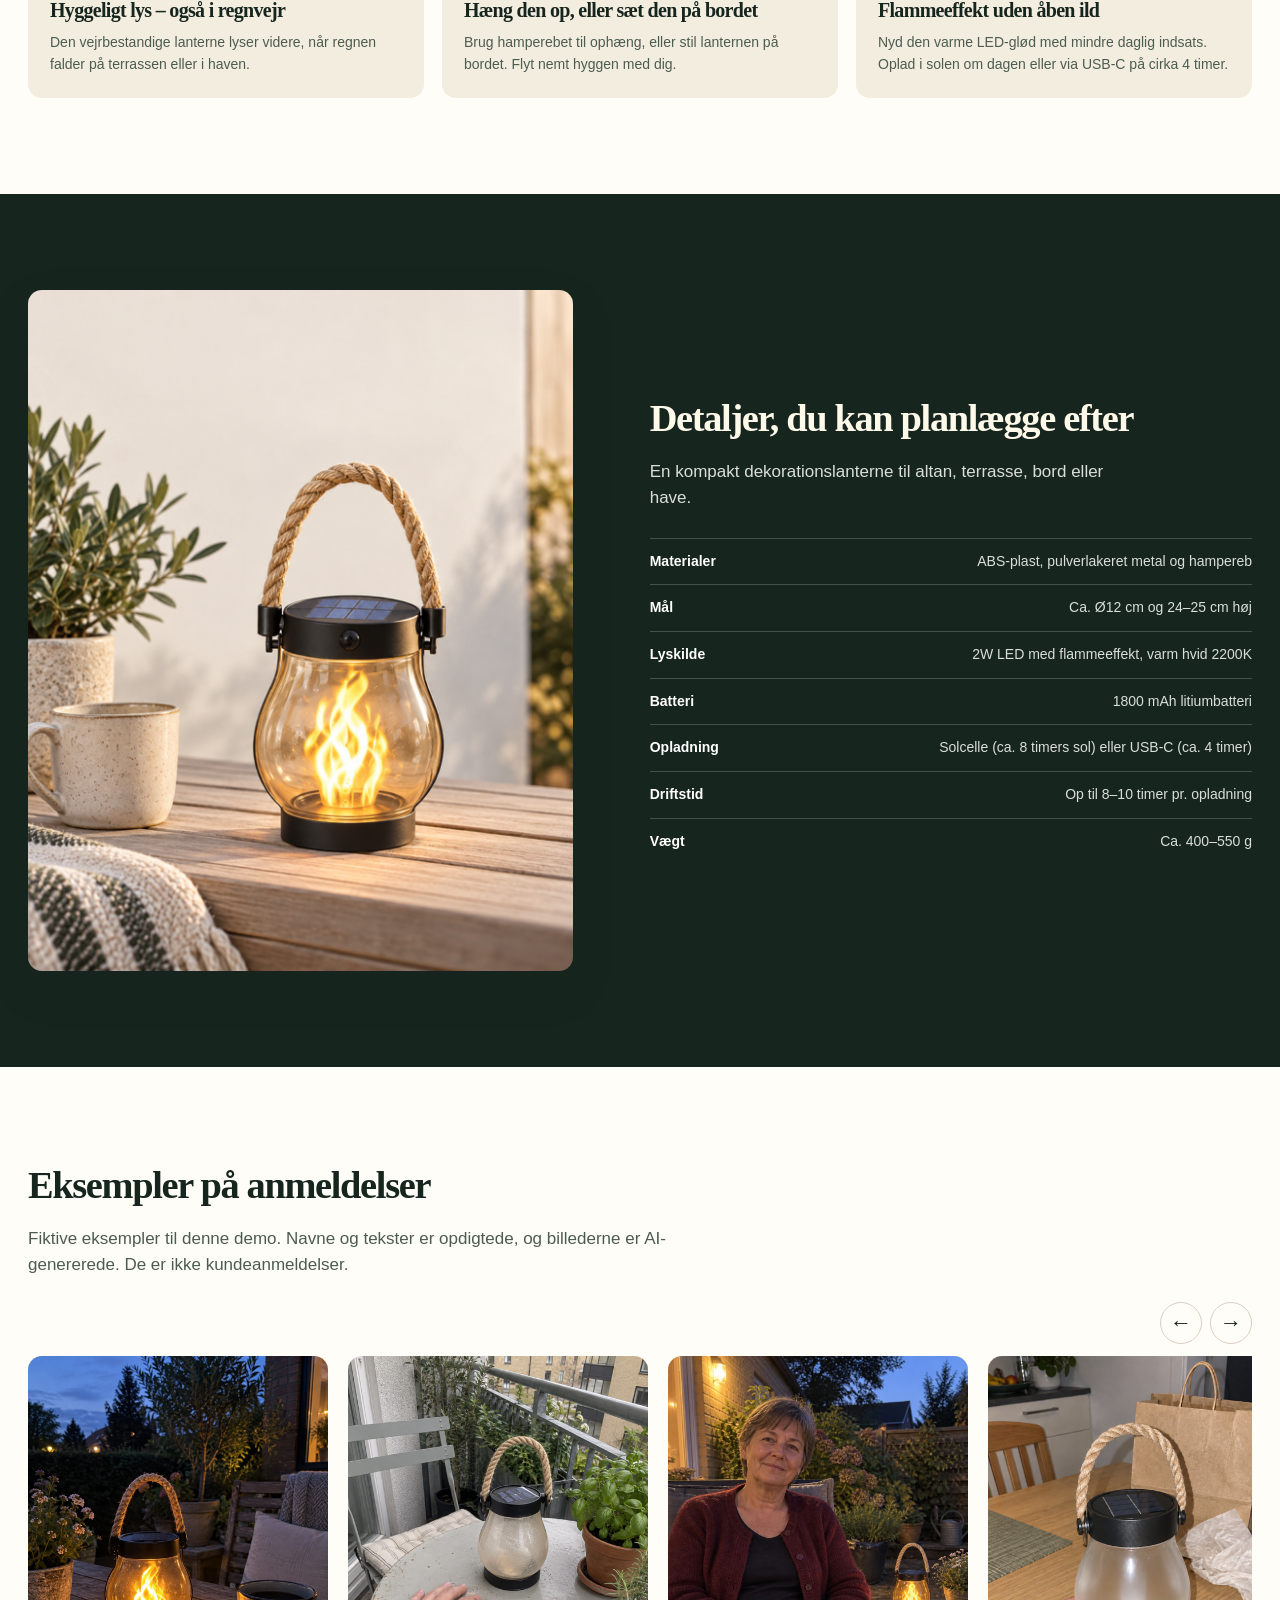
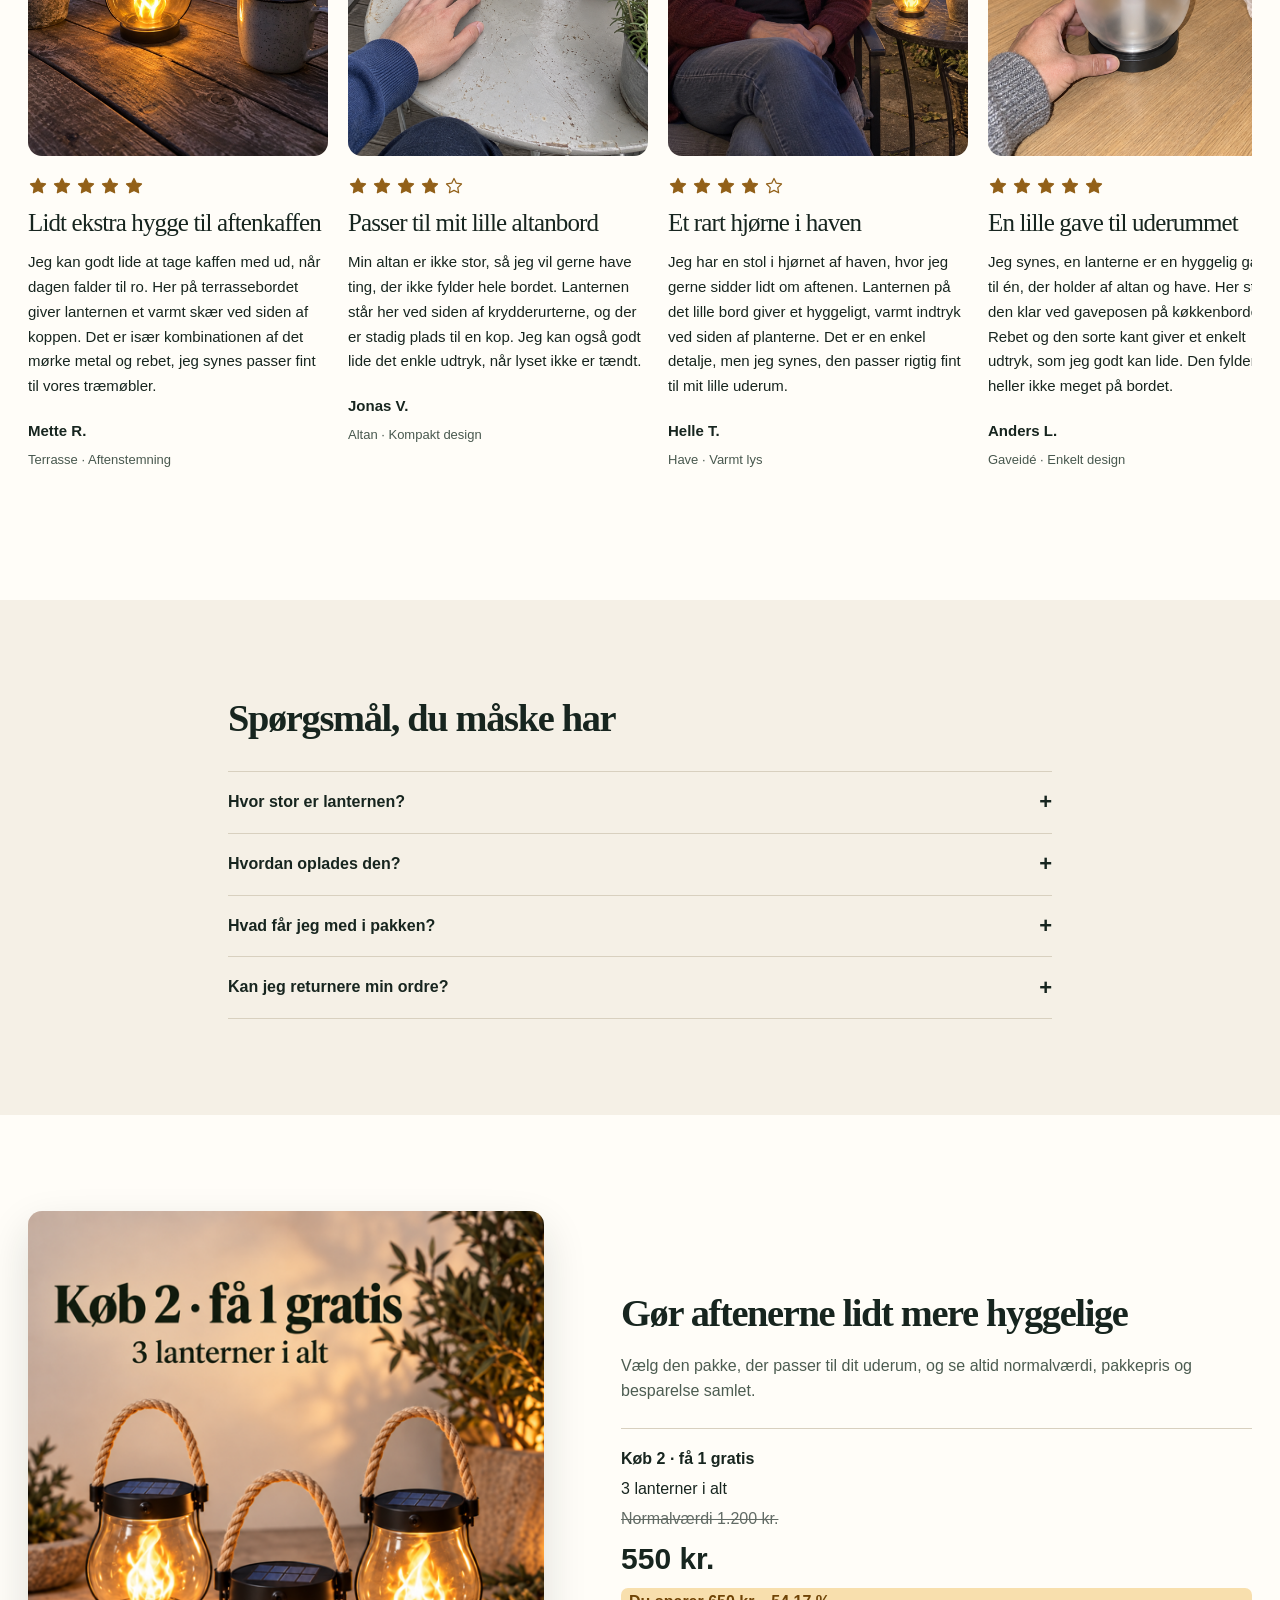
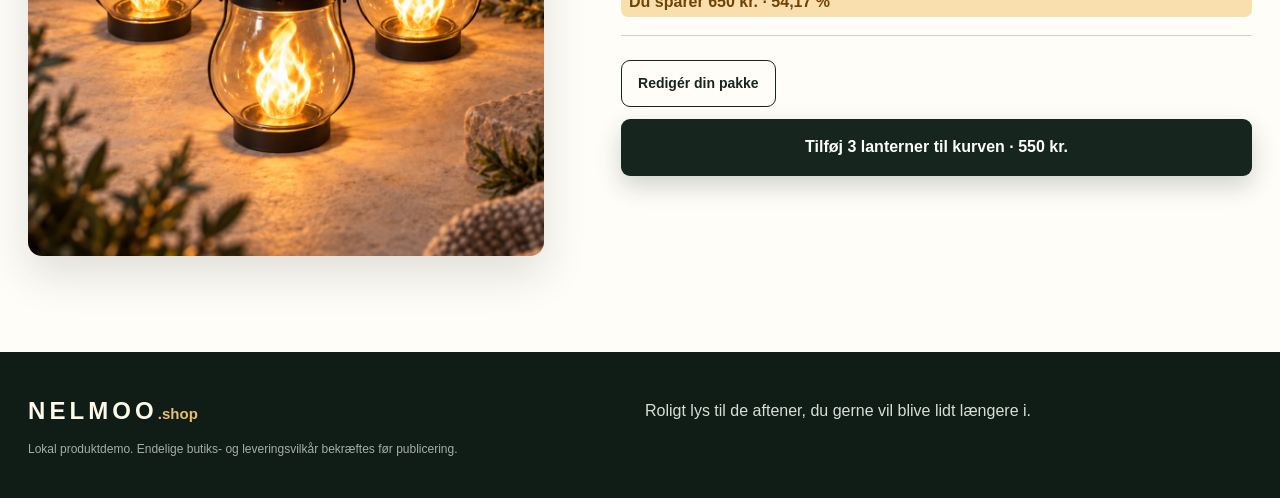
==== commit 5fa49fa4: "Add review rail arrow controls" ====
--- a/index.html
+++ b/index.html
@@ -48,7 +48,8 @@
     <!-- sample-review-concepts:start -->
     <section class="section shell sample-reviews" id="sample-reviews" aria-labelledby="sample-reviews-title">
       <div class="section-intro"><h2 id="sample-reviews-title">Eksempler på anmeldelser</h2><p class="concept-notice">Fiktive eksempler til denne demo. Navne og tekster er opdigtede, og billederne er AI-genererede. De er ikke kundeanmeldelser.</p></div>
-      <div class="review-concept-grid"><article class="review-concept" data-provenance="internal_review_concept">
+      <div class="review-rail-controls" aria-label="Gennemse anmeldelser"><button class="review-rail-arrow" id="reviews-previous" type="button" aria-label="Forrige anmeldelse">←</button><button class="review-rail-arrow" id="reviews-next" type="button" aria-label="Næste anmeldelse">→</button></div>
+      <div class="review-concept-grid" id="review-concept-grid"><article class="review-concept" data-provenance="internal_review_concept">
       <figure><img src="assets/review-concepts/glodflamme-Customer_review-1.png" alt="AI-genereret eksempel: én Glødflamme-lanterne ved en kaffekop på et terrassebord." width="1086" height="1448" loading="lazy"></figure>
       <div class="concept-rating" role="img" aria-label="5 ud af 5 stjerner"><svg viewBox="0 0 24 24" width="20" height="20" aria-hidden="true" fill="currentColor" stroke="currentColor" stroke-width="1.5" stroke-linejoin="round"><path d="m12 3 2.78 5.63 6.22.9-4.5 4.39 1.06 6.19L12 17.19l-5.56 2.92 1.06-6.19L3 9.53l6.22-.9Z"/></svg><svg viewBox="0 0 24 24" width="20" height="20" aria-hidden="true" fill="currentColor" stroke="currentColor" stroke-width="1.5" stroke-linejoin="round"><path d="m12 3 2.78 5.63 6.22.9-4.5 4.39 1.06 6.19L12 17.19l-5.56 2.92 1.06-6.19L3 9.53l6.22-.9Z"/></svg><svg viewBox="0 0 24 24" width="20" height="20" aria-hidden="true" fill="currentColor" stroke="currentColor" stroke-width="1.5" stroke-linejoin="round"><path d="m12 3 2.78 5.63 6.22.9-4.5 4.39 1.06 6.19L12 17.19l-5.56 2.92 1.06-6.19L3 9.53l6.22-.9Z"/></svg><svg viewBox="0 0 24 24" width="20" height="20" aria-hidden="true" fill="currentColor" stroke="currentColor" stroke-width="1.5" stroke-linejoin="round"><path d="m12 3 2.78 5.63 6.22.9-4.5 4.39 1.06 6.19L12 17.19l-5.56 2.92 1.06-6.19L3 9.53l6.22-.9Z"/></svg><svg viewBox="0 0 24 24" width="20" height="20" aria-hidden="true" fill="currentColor" stroke="currentColor" stroke-width="1.5" stroke-linejoin="round"><path d="m12 3 2.78 5.63 6.22.9-4.5 4.39 1.06 6.19L12 17.19l-5.56 2.92 1.06-6.19L3 9.53l6.22-.9Z"/></svg></div><h3>Lidt ekstra hygge til aftenkaffen</h3><p>Jeg kan godt lide at tage kaffen med ud, når dagen falder til ro. Her på terrassebordet giver lanternen et varmt skær ved siden af koppen. Det er især kombinationen af det mørke metal og rebet, jeg synes passer fint til vores træmøbler.</p>
       <p class="concept-person">Mette R.</p>
--- a/assets/review-concepts.css
+++ b/assets/review-concepts.css
@@ -1,8 +1,11 @@
 .sample-reviews{scroll-margin-top:24px}
 .sample-reviews .section-intro{max-width:760px;margin-bottom:36px}
 .concept-notice{color:#48584e;max-width:70ch}
-.review-concept-grid{display:grid;grid-template-columns:repeat(4,minmax(0,1fr));gap:24px}
-.review-concept{min-width:0}
+.review-rail-controls{display:flex;justify-content:flex-end;gap:8px;margin:-12px 0 12px}
+.review-rail-arrow{width:42px;height:42px;border:1px solid var(--line);border-radius:50%;background:var(--warm-white);color:var(--night);font-size:22px;line-height:1;cursor:pointer;transition:background 180ms ease,transform 180ms ease}
+.review-rail-arrow:hover{background:var(--gold);transform:translateY(-2px)}
+.review-concept-grid{display:flex;flex-wrap:nowrap;gap:20px;overflow-x:auto;overscroll-behavior-x:contain;padding:0 0 18px;scroll-snap-type:x proximity;scrollbar-color:var(--gold) var(--cream)}
+.review-concept{flex:0 0 clamp(240px,24vw,300px);min-width:0;scroll-snap-align:start}
 .review-concept figure{margin:0 0 20px}
 .review-concept img{display:block;width:100%;height:auto;aspect-ratio:3/4;object-fit:contain;border-radius:14px;background:var(--cream)}
 .review-concept figcaption{font-size:12px;line-height:1.5;color:#48584e;margin-top:9px}
@@ -11,7 +14,6 @@
 .review-concept .concept-person{font-weight:700;margin-top:20px;margin-bottom:5px}
 .concept-person span{font-weight:400;font-size:12px;color:#48584e}
 .review-concept .concept-tags{font-size:13px;color:#48584e}
-@media(max-width:1000px){.review-concept-grid{grid-template-columns:repeat(2,minmax(0,1fr));gap:36px 24px}}
-@media(max-width:540px){.review-concept-grid{grid-template-columns:1fr;gap:40px}.review-concept figure{max-width:360px}.review-concept h3{font-size:26px}.review-concept p{font-size:16px}}
+@media(max-width:540px){.review-rail-controls{margin:-4px 0 12px}.review-concept-grid{gap:16px}.review-concept{flex-basis:min(76vw,290px)}.review-concept figure{max-width:360px}.review-concept h3{font-size:24px}.review-concept p{font-size:16px}}
 
 .concept-rating{display:flex;gap:4px;color:#926019;margin:0 0 12px}.concept-rating svg{display:block;flex-shrink:0}
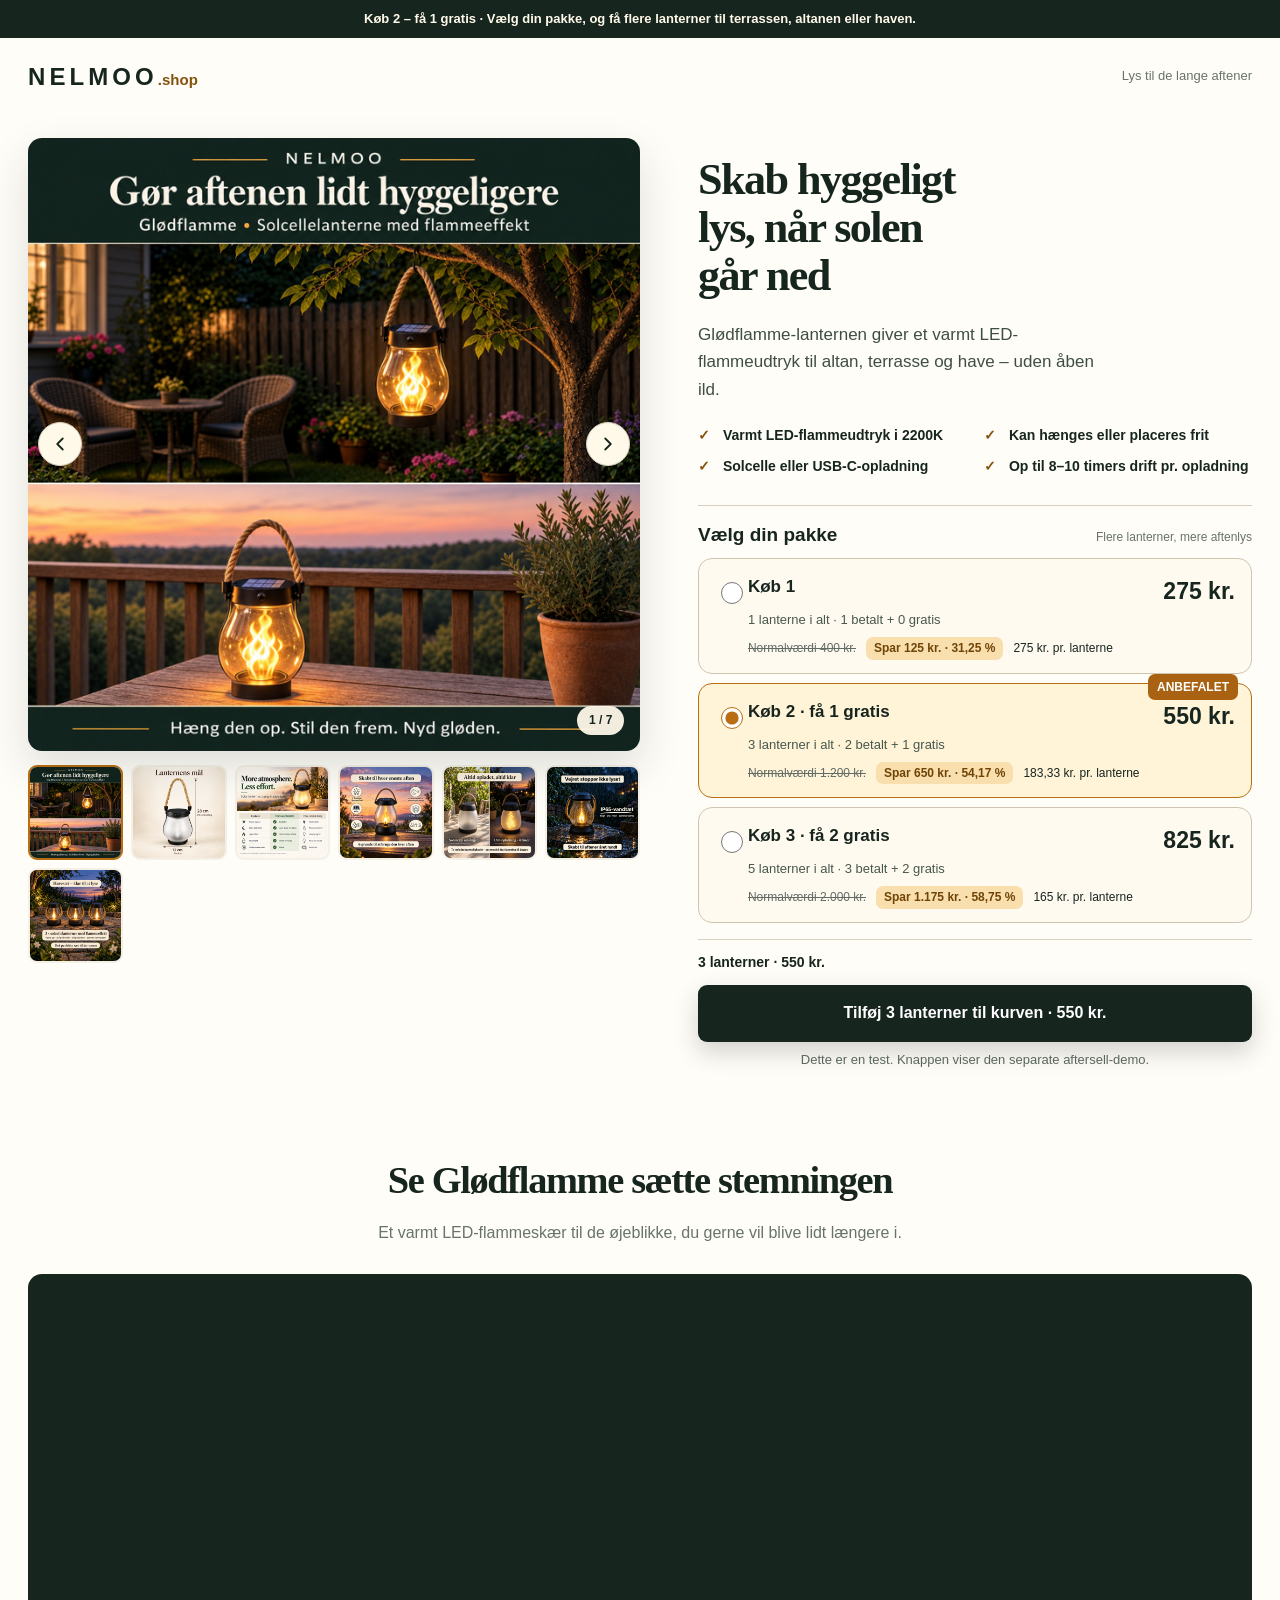
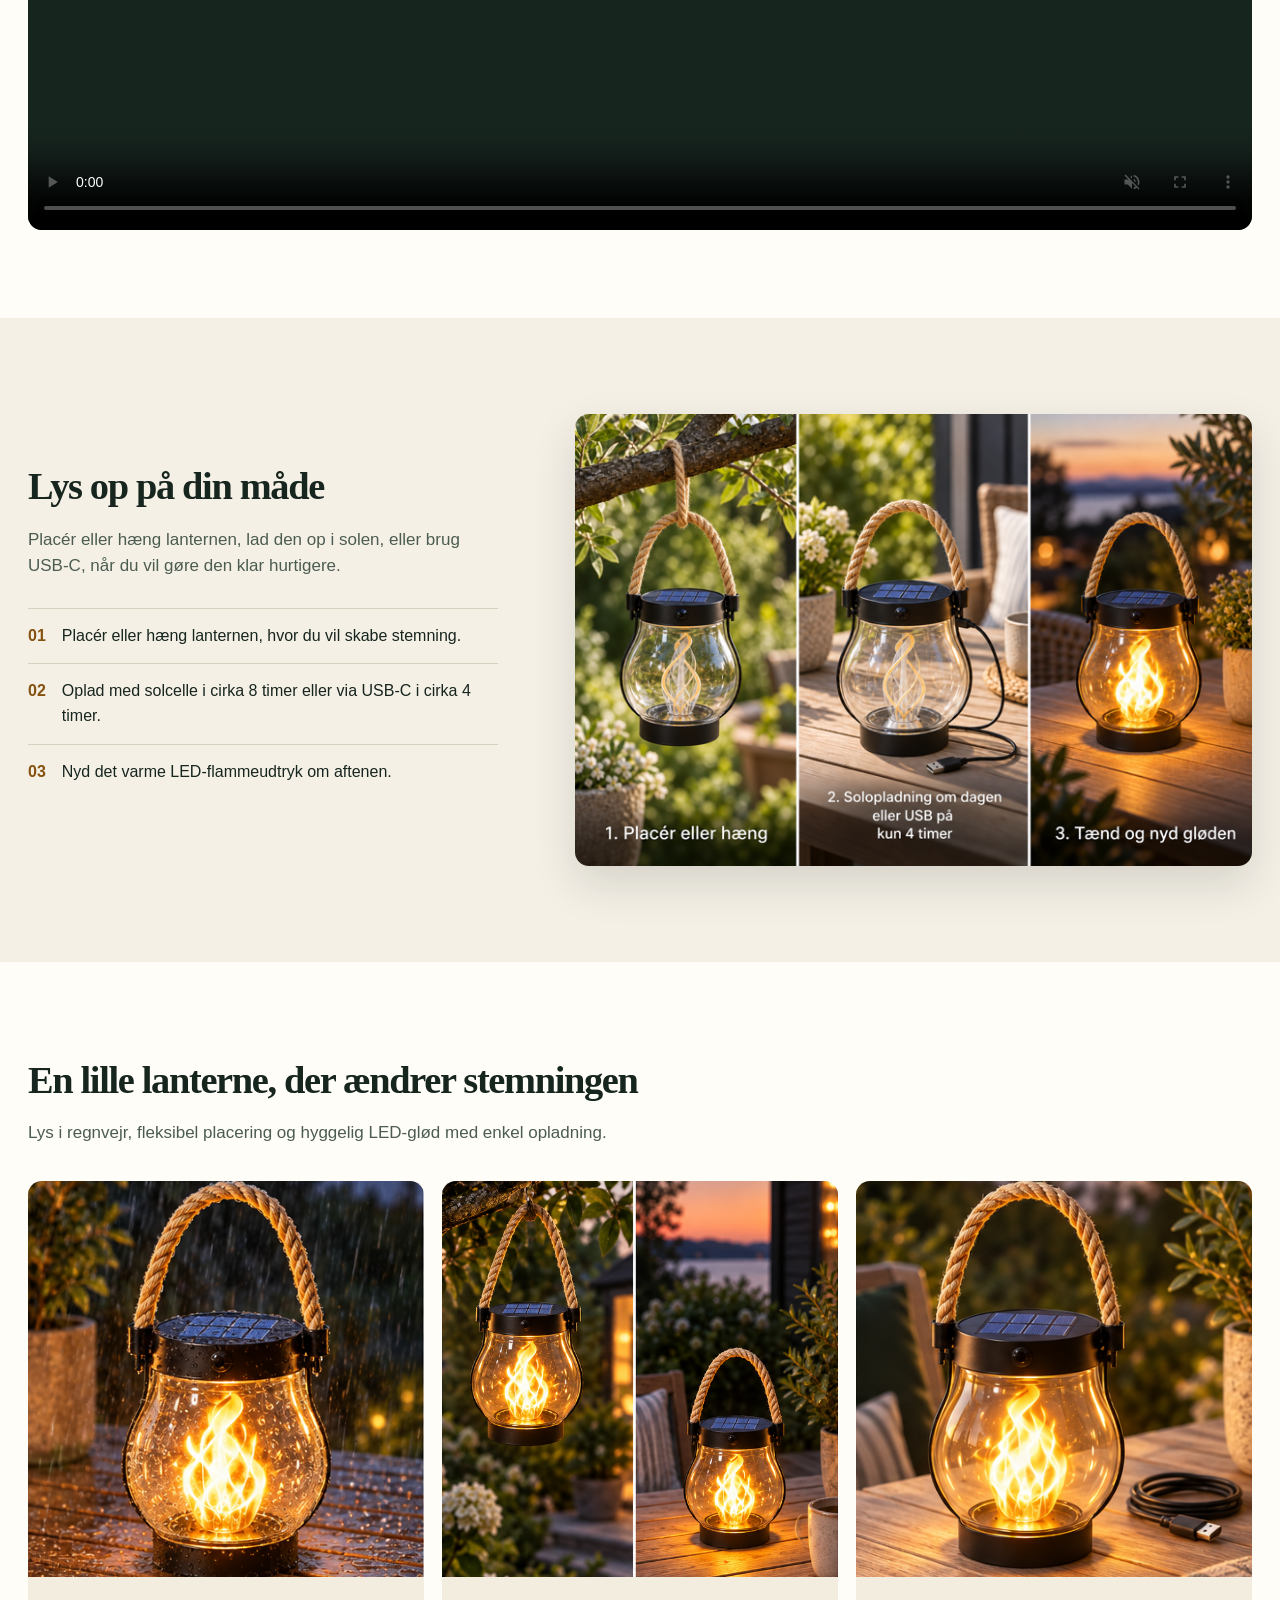
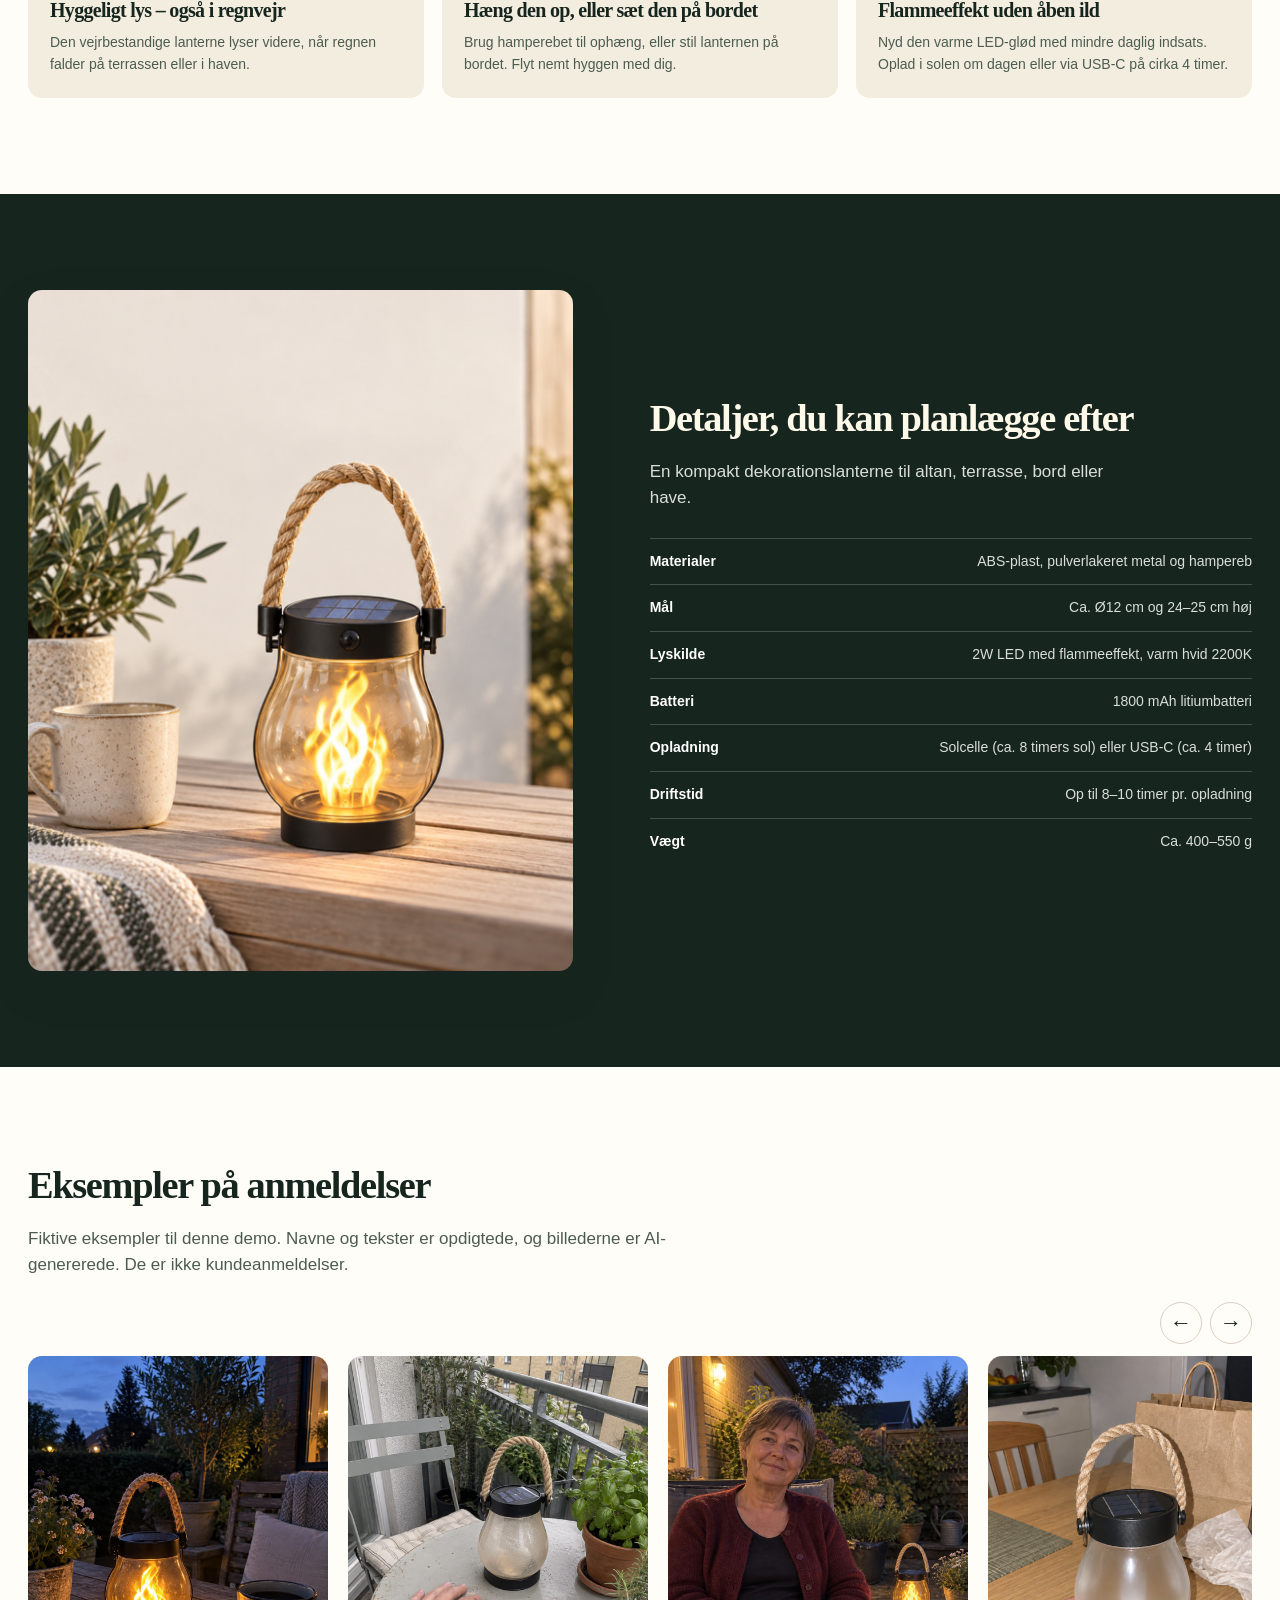
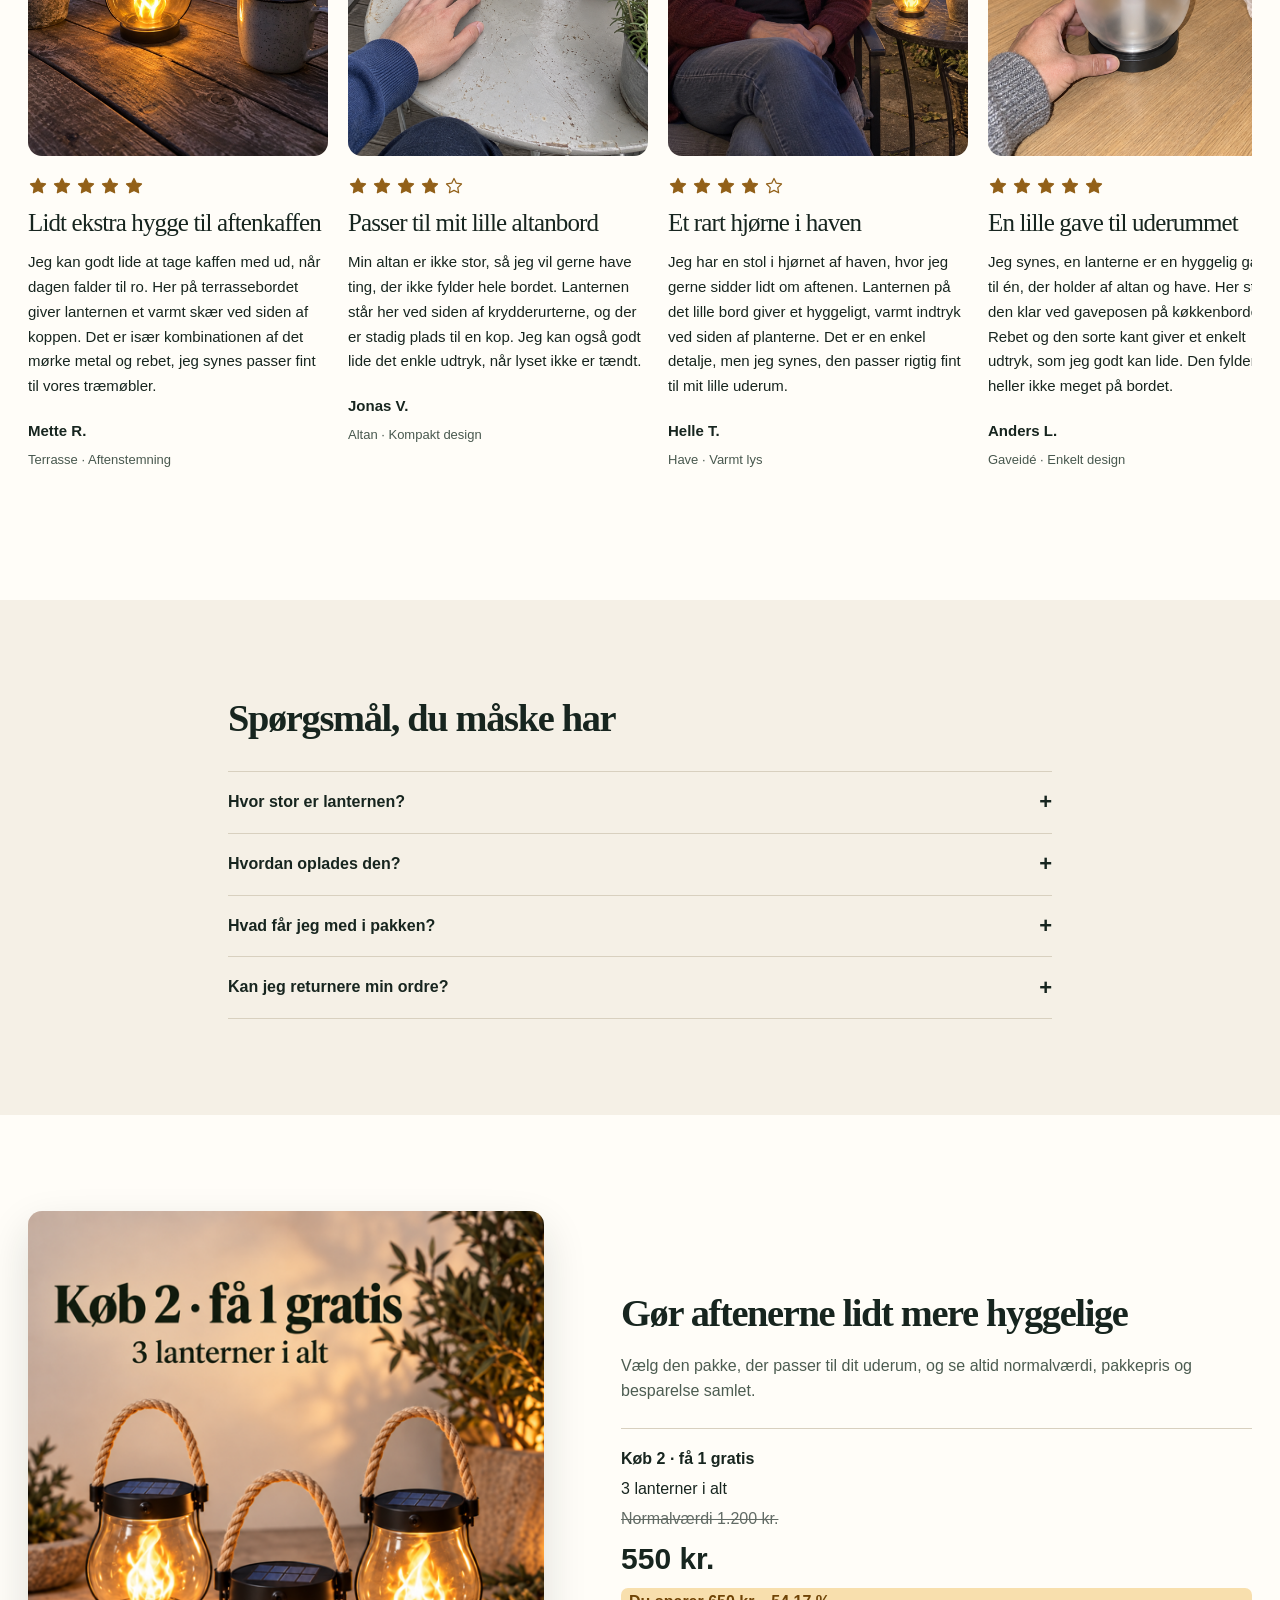
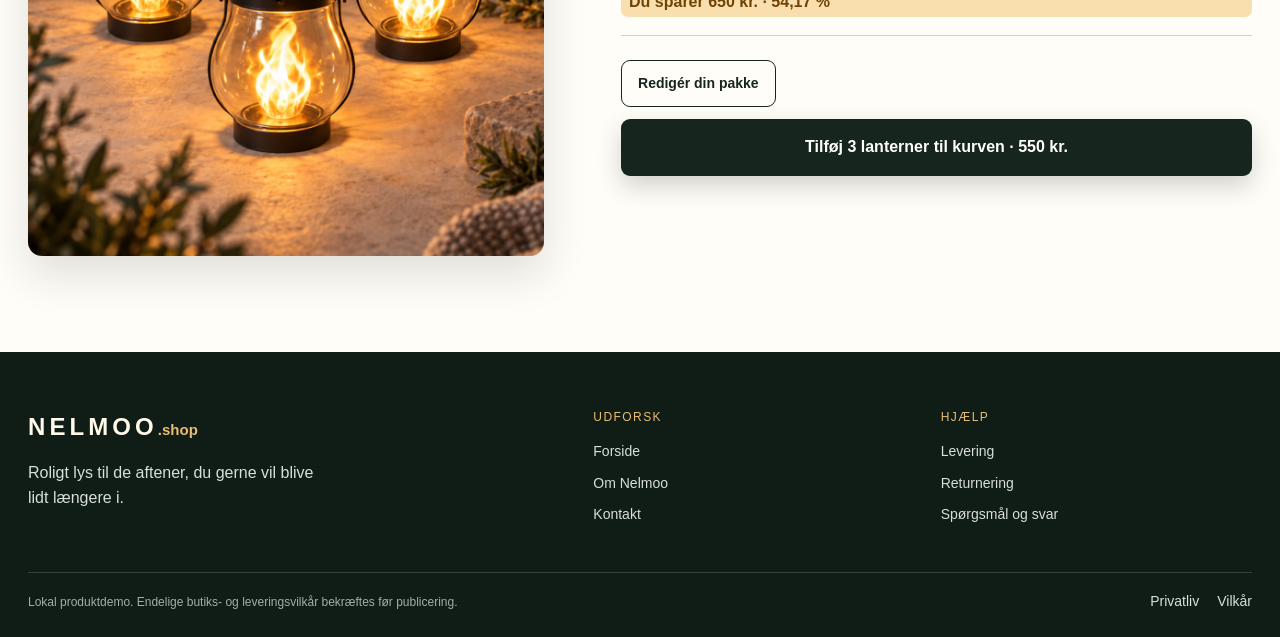
==== commit b17bce7f: "Improve PDP footer navigation" ====
--- a/index.html
+++ b/index.html
@@ -91,6 +91,6 @@
     <section class="section section-cream" aria-labelledby="faq-title"><div class="shell narrow"><p class="eyebrow">GODT AT VIDE</p><h2 id="faq-title"></h2><div id="faq-list"></div></div></section>
     <section class="section shell final-section" aria-labelledby="final-title"><div class="final-visual"><img id="final-image" src="assets/generated/G2-v2.png" alt="Tre Glødflamme-lanterner i den anbefalede pakke" loading="lazy"></div><div class="final-copy"><p class="eyebrow">DIT VALG</p><h2 id="final-title"></h2><p id="final-message"></p><div class="final-summary" id="final-summary" aria-live="polite"></div><a class="outline-button" href="#offers">Redigér din pakke</a><button class="primary-button" id="final-cta" type="button"></button></div></section>
   </main>
-  <footer class="footer"><div class="shell footer-inner"><div class="wordmark">NELMOO<span>.shop</span></div><p>Roligt lys til de aftener, du gerne vil blive lidt længere i.</p><p class="footer-small">Lokal produktdemo. Endelige butiks- og leveringsvilkår bekræftes før publicering.</p></div></footer>
+  <footer class="footer"><div class="shell footer-inner"><div class="footer-brand"><div class="wordmark">NELMOO<span>.shop</span></div><p>Roligt lys til de aftener, du gerne vil blive lidt længere i.</p></div><nav class="footer-nav" aria-label="Footer navigation"><p class="footer-label">Udforsk</p><a href="#">Forside</a><a href="#">Om Nelmoo</a><a href="#">Kontakt</a></nav><nav class="footer-nav" aria-label="Hjælp og information"><p class="footer-label">Hjælp</p><a href="#">Levering</a><a href="#">Returnering</a><a href="#">Spørgsmål og svar</a></nav><div class="footer-bottom"><p class="footer-small">Lokal produktdemo. Endelige butiks- og leveringsvilkår bekræftes før publicering.</p><div class="footer-legal"><a href="#">Privatliv</a><a href="#">Vilkår</a></div></div></div></footer>
 </body>
 </html>
--- a/assets/styles.css
+++ b/assets/styles.css
@@ -109,11 +109,13 @@
 .final-summary{border-top:1px solid var(--line);border-bottom:1px solid var(--line);padding:18px 0;margin:24px 0;display:grid;gap:5px}
 .final-summary .price{font-size:30px;font-weight:700}
 .outline-button{display:inline-block;border:1px solid var(--pine);padding:12px 16px;text-decoration:none;border-radius:10px;font-size:14px;font-weight:700;margin-bottom:12px}
-.footer{background:#101c16;color:var(--white);padding:40px 0}
-.footer-inner{display:grid;grid-template-columns:1fr 1fr;gap:10px;align-items:center}
+.footer{background:#101c16;color:var(--white);padding:56px 0 24px}
+.footer-inner{display:grid;grid-template-columns:minmax(0,1.7fr) 1fr 1fr;gap:36px;align-items:start}
 .footer .wordmark span{color:#e9bd74}
 .footer p{margin:0;color:#d7dfd7}
-.footer-small{grid-column:1/-1;font-size:12px;opacity:.75}
+.footer-brand{max-width:300px}.footer-brand .wordmark{margin-bottom:14px}.footer-brand p{line-height:1.6}
+.footer-nav{display:flex;flex-direction:column;gap:10px}.footer-label{color:#e9bd74!important;font-size:12px;text-transform:uppercase;letter-spacing:.12em;margin:0 0 4px!important}.footer-nav a,.footer-legal a{color:#d7dfd7;text-decoration:none;font-size:14px}.footer-nav a:hover,.footer-legal a:hover{text-decoration:underline;text-underline-offset:4px;color:#fff}
+.footer-bottom{grid-column:1/-1;border-top:1px solid rgba(255,255,255,.16);padding-top:18px;margin-top:10px;display:flex;justify-content:space-between;gap:20px;align-items:center}.footer-small{font-size:12px;opacity:.75}.footer-legal{display:flex;gap:18px}
 @media(max-width:900px){
   .hero{grid-template-columns:1fr}.hero-gallery{position:static}.hero-image-wrap img{aspect-ratio:4/4}
   .split,.final-section{grid-template-columns:1fr}.benefit-grid{grid-template-columns:repeat(2,1fr)}
@@ -127,7 +129,7 @@
   .section{padding-top:62px;padding-bottom:62px}.benefit-grid{grid-template-columns:1fr}
   .benefit-card{display:grid;grid-template-columns:42% 58%}.benefit-card img{height:100%;aspect-ratio:1/1;object-fit:cover}
   .benefit-card-content{padding:15px}.benefit-card h3{font-size:17px}.benefit-card p{font-size:13px}
-  .footer-inner{grid-template-columns:1fr}.footer-small{grid-column:auto}.specs div{font-size:13px}
+  .footer-inner{grid-template-columns:1fr}.footer-small{grid-column:auto}.footer-bottom{align-items:flex-start;flex-direction:column}.specs div{font-size:13px}
 }
 
 /* Step 10 Impeccable pass: Nordic Ember hierarchy, contrast, offer focus and resilient states. */
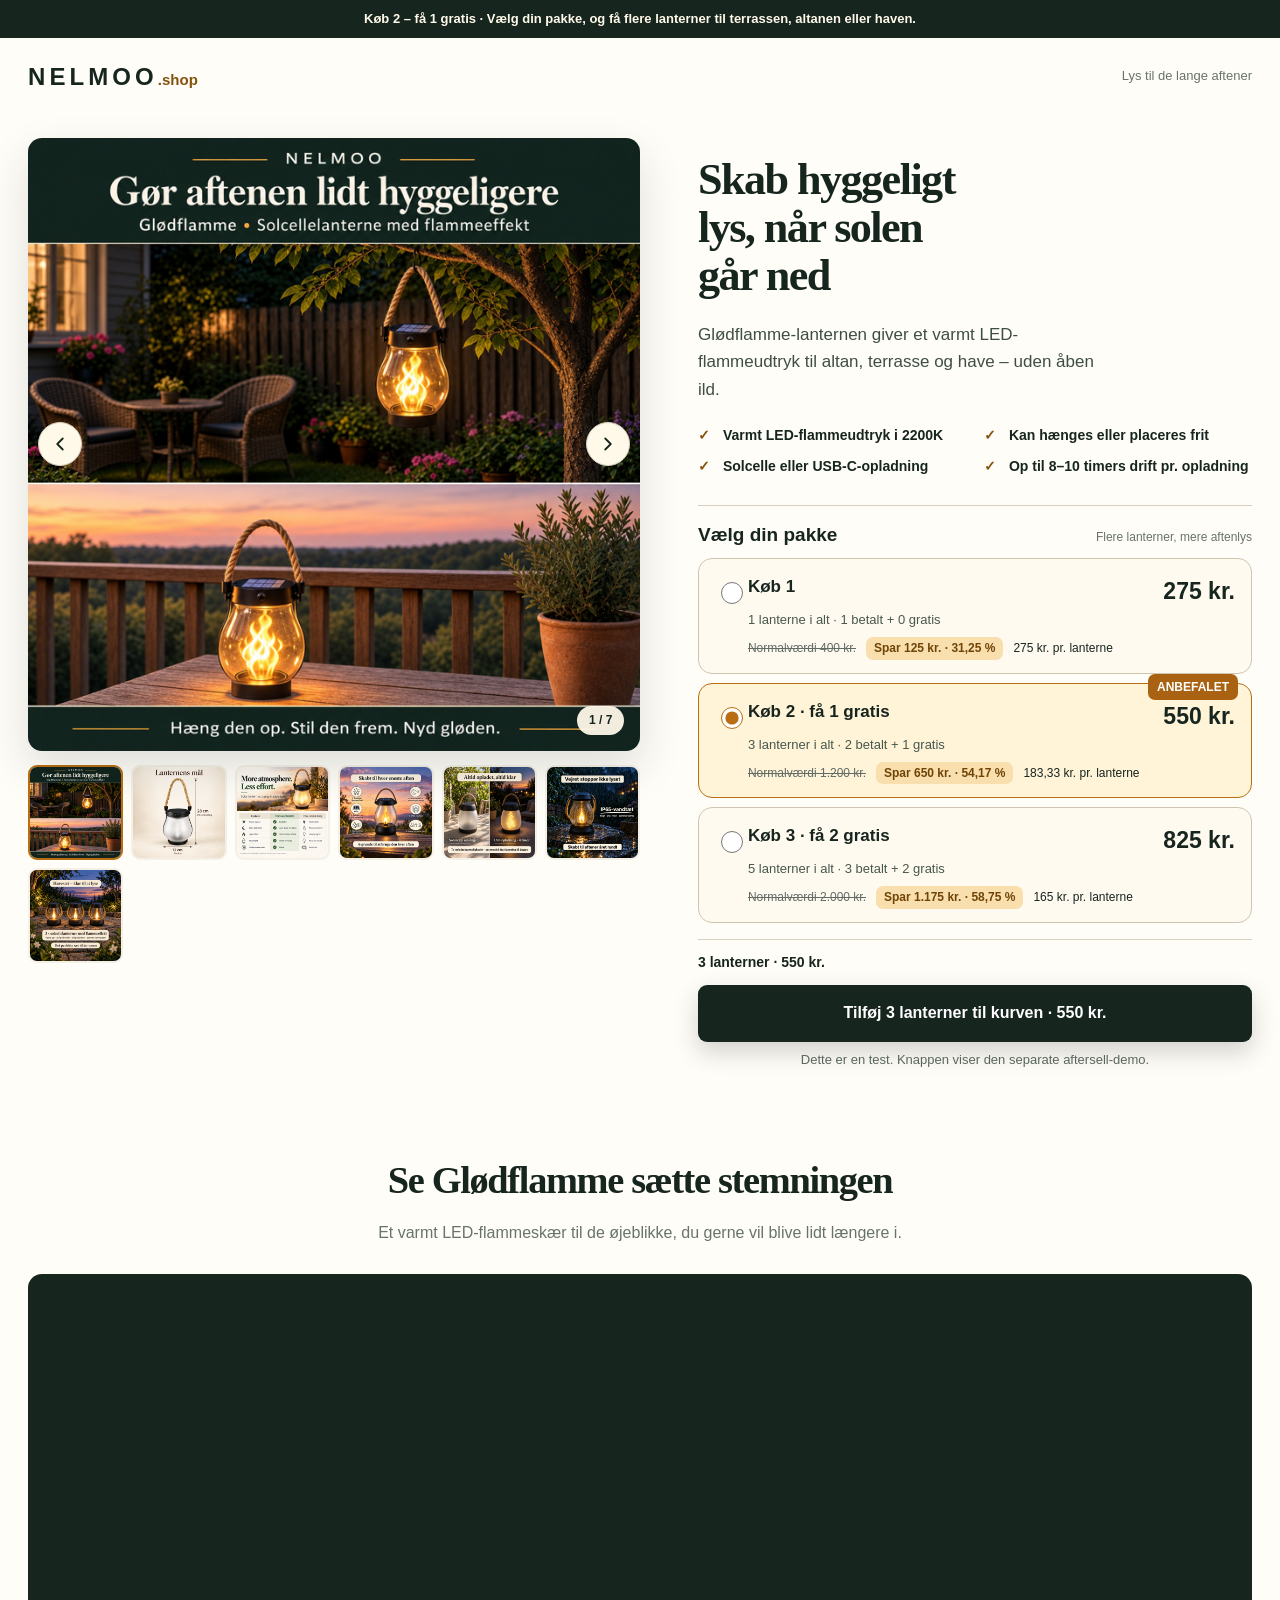
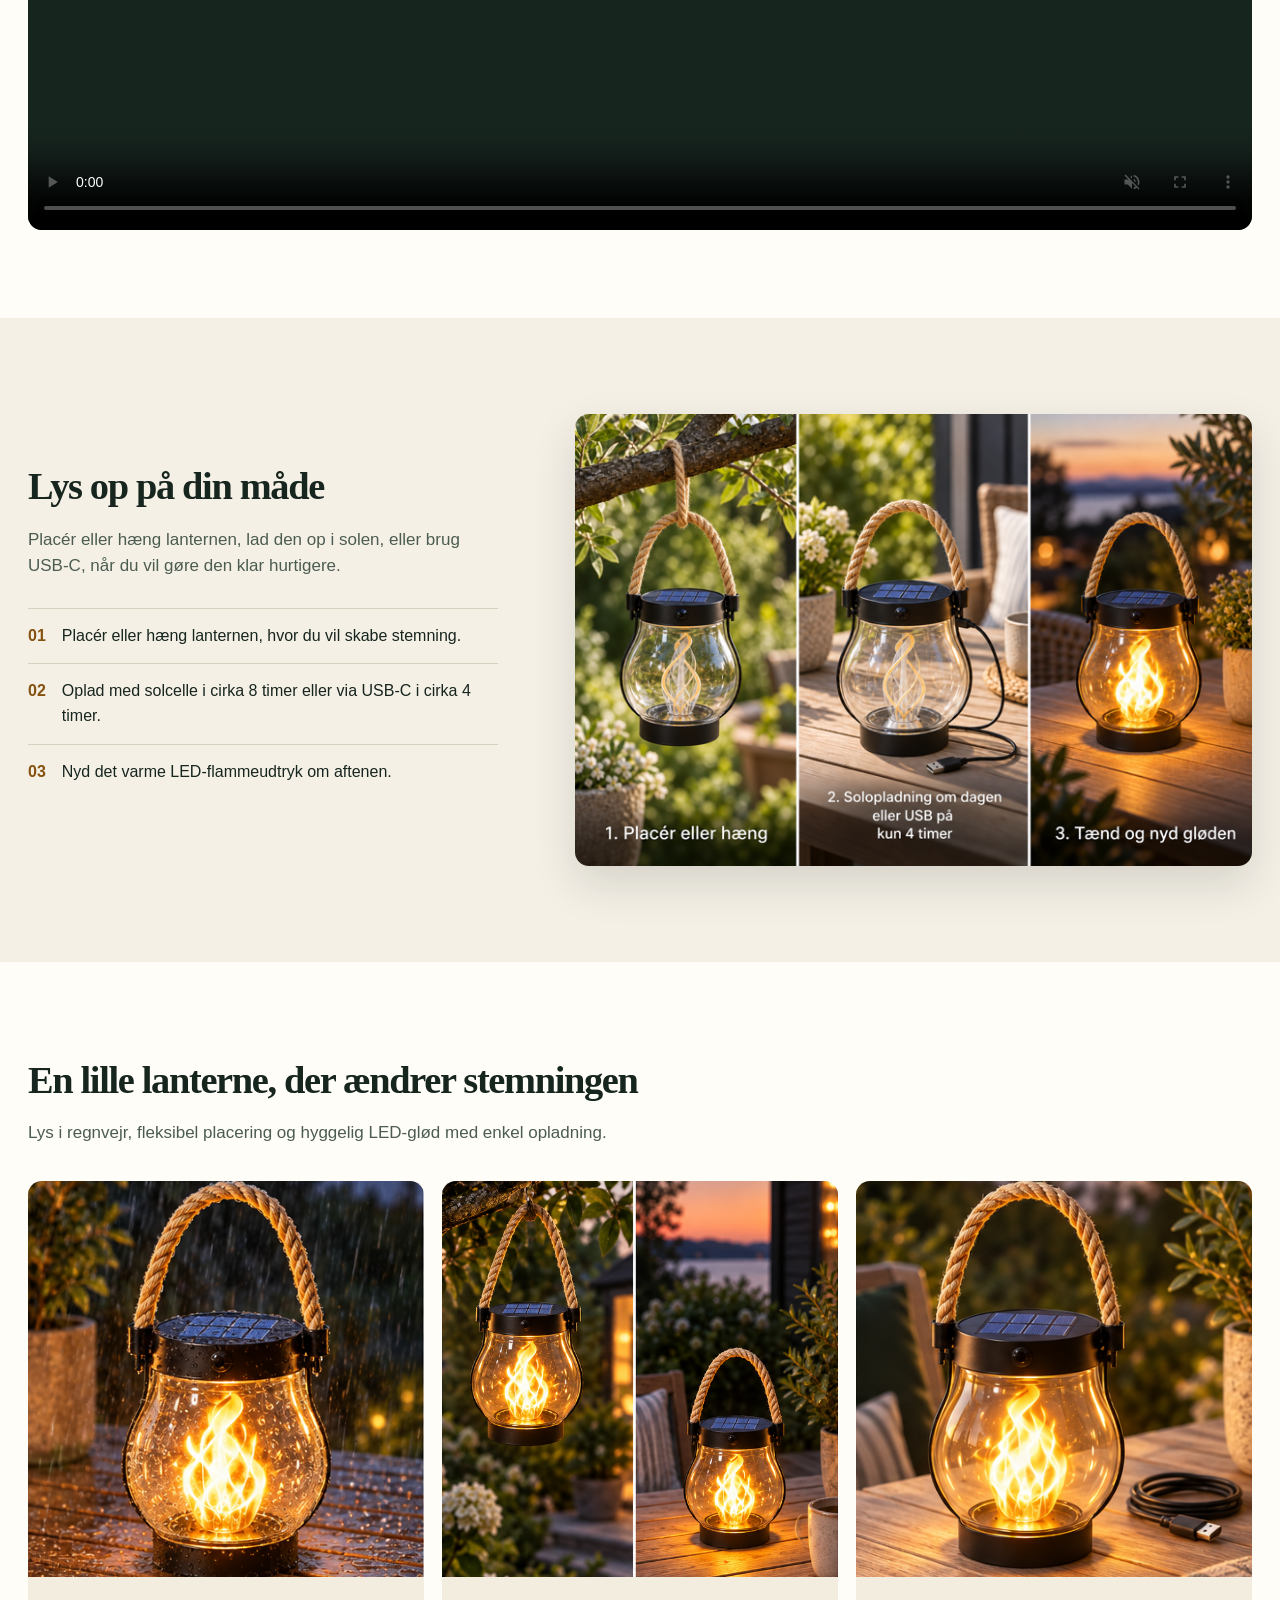
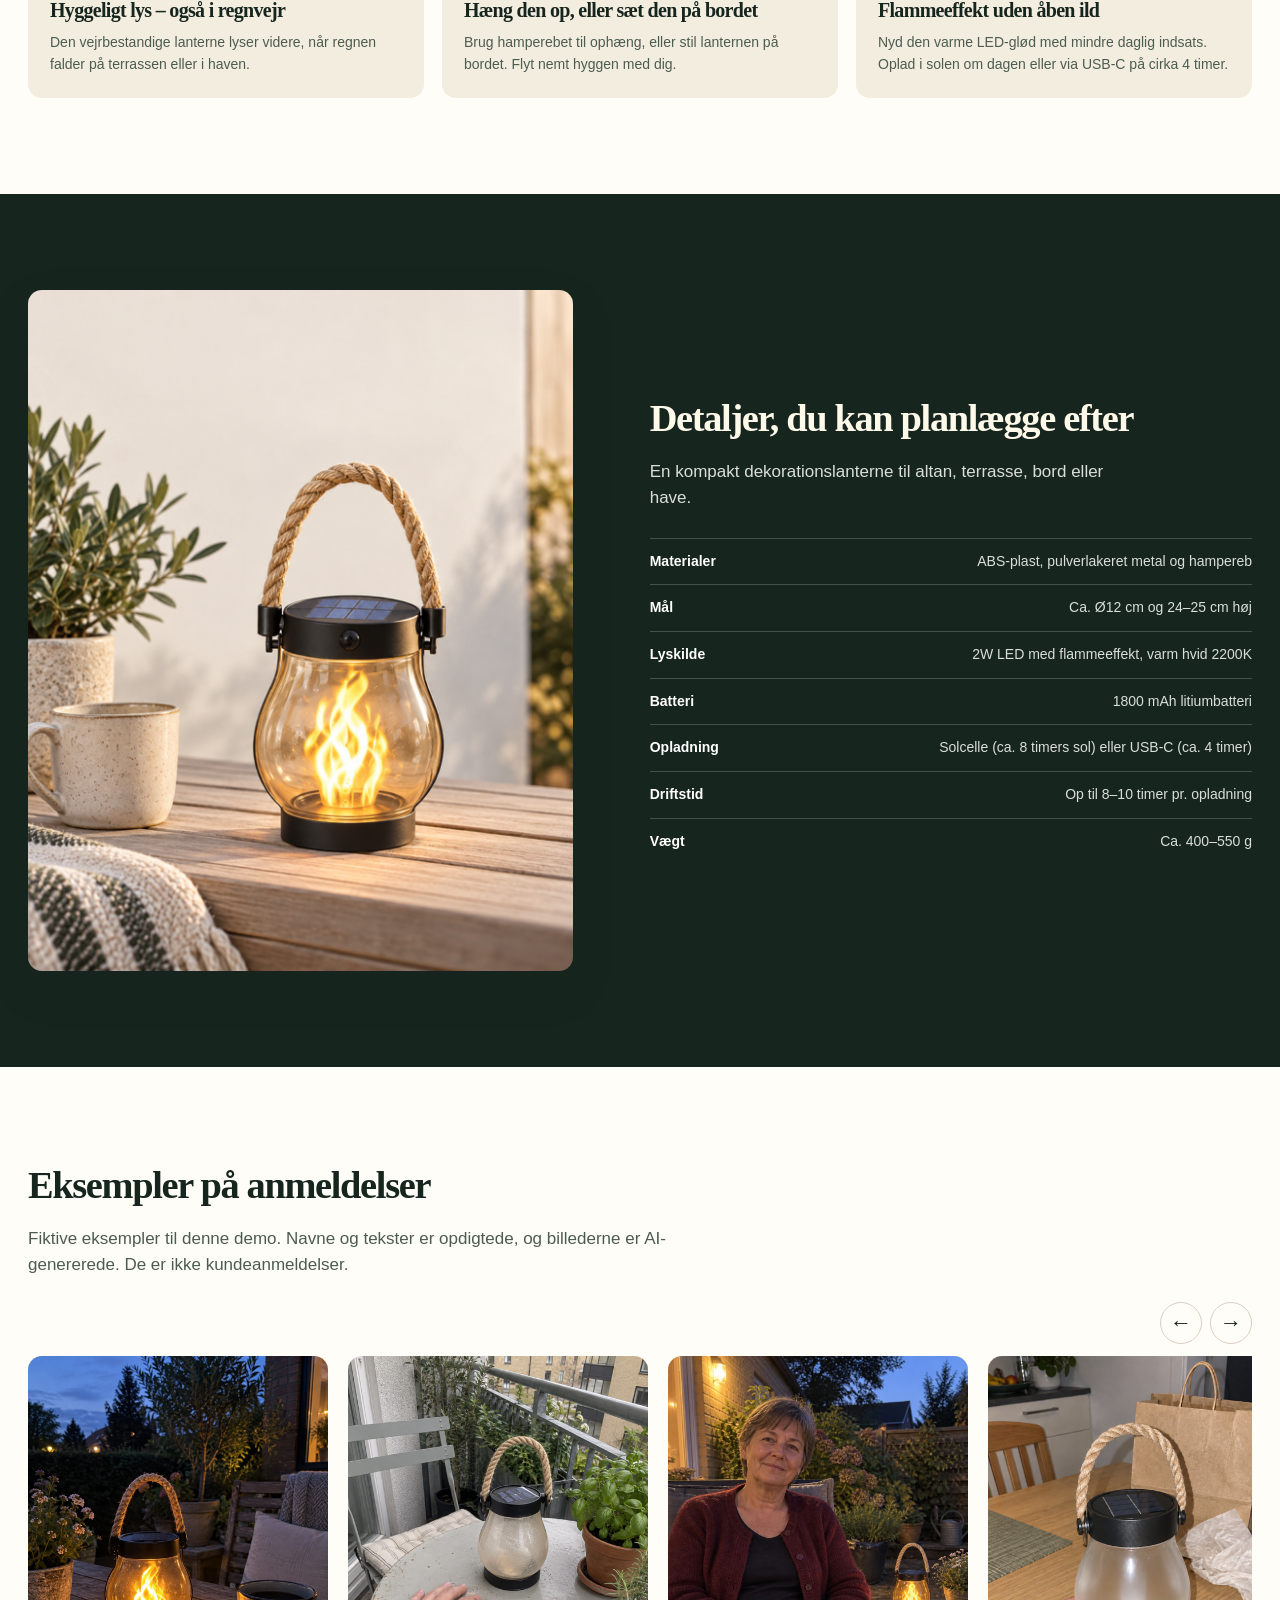
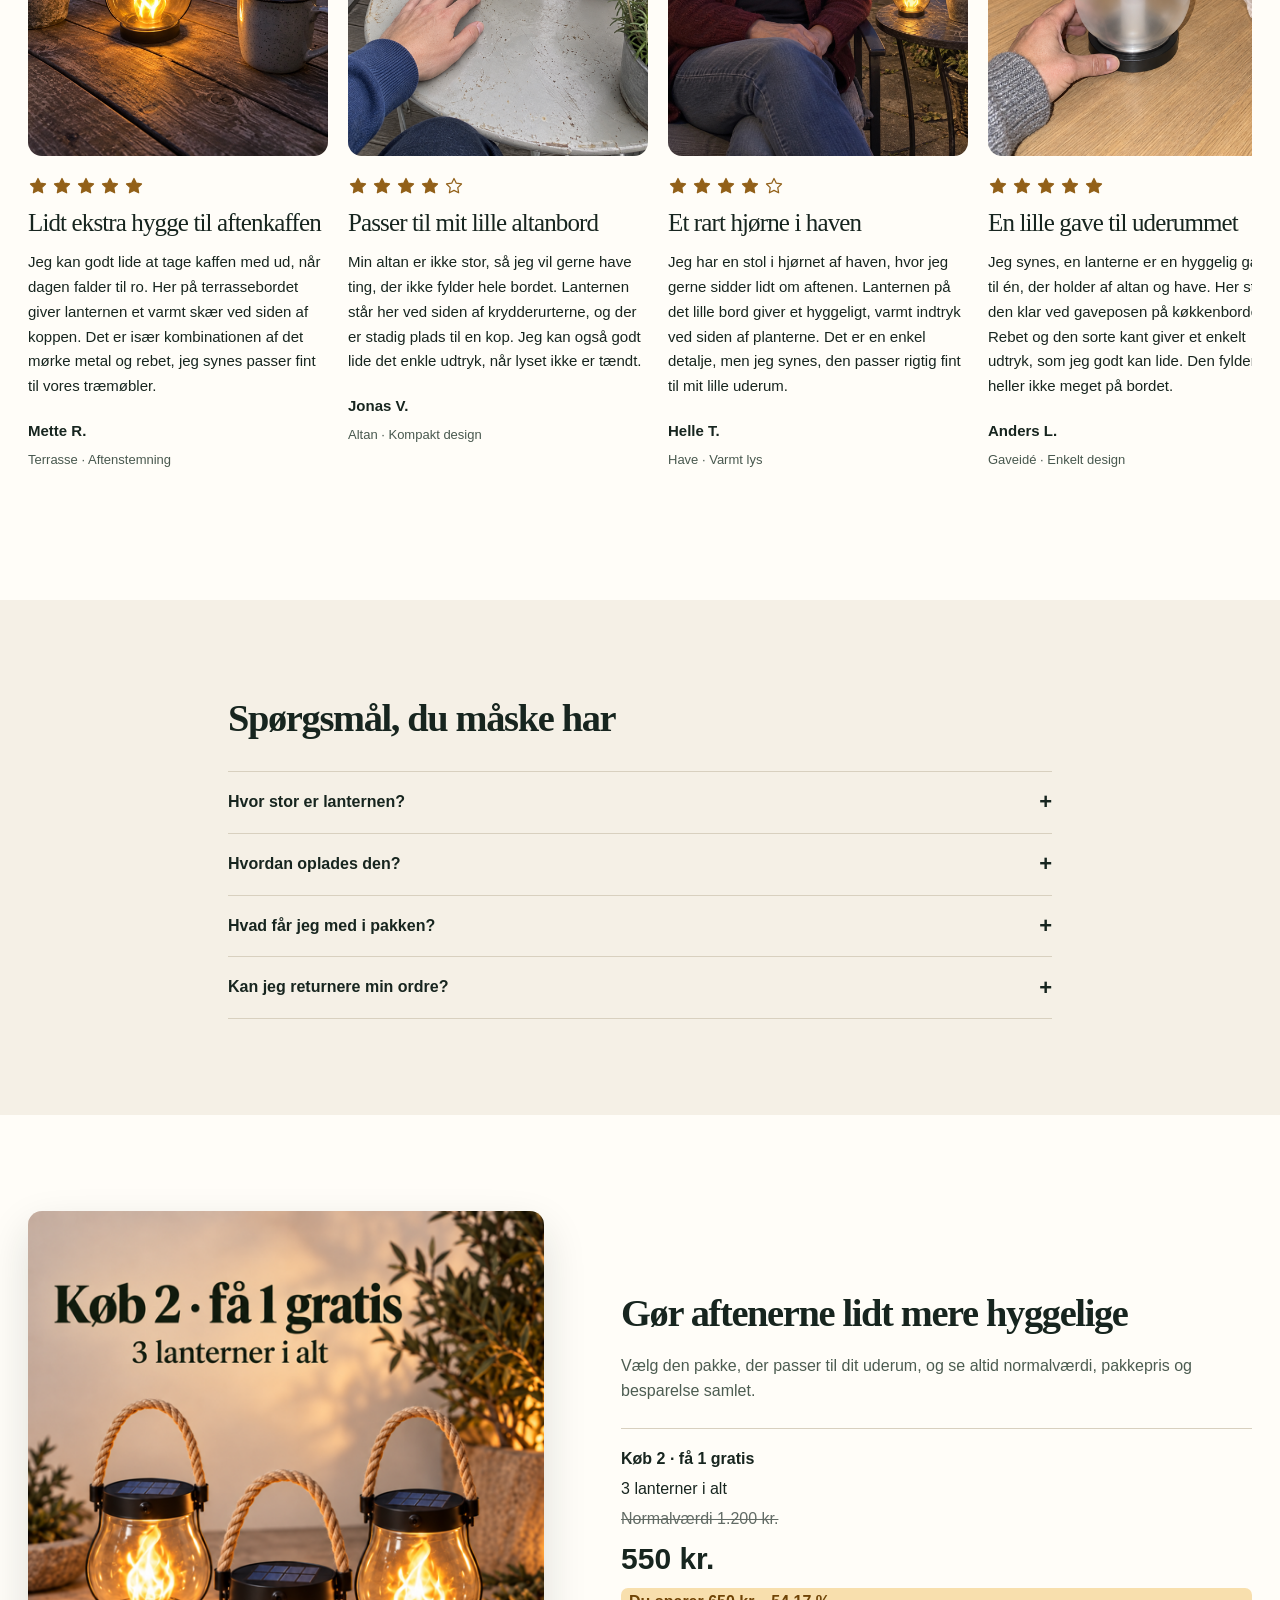
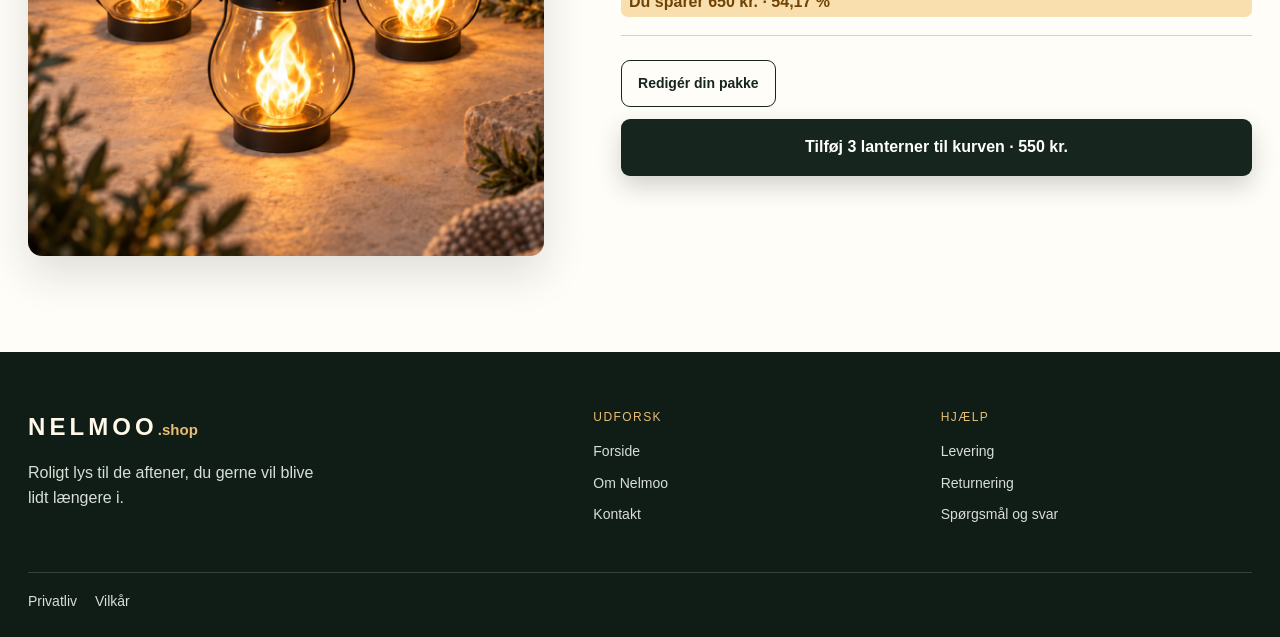
==== commit 6531d344: "Remove footer demo disclaimer" ====
--- a/index.html
+++ b/index.html
@@ -91,6 +91,6 @@
     <section class="section section-cream" aria-labelledby="faq-title"><div class="shell narrow"><p class="eyebrow">GODT AT VIDE</p><h2 id="faq-title"></h2><div id="faq-list"></div></div></section>
     <section class="section shell final-section" aria-labelledby="final-title"><div class="final-visual"><img id="final-image" src="assets/generated/G2-v2.png" alt="Tre Glødflamme-lanterner i den anbefalede pakke" loading="lazy"></div><div class="final-copy"><p class="eyebrow">DIT VALG</p><h2 id="final-title"></h2><p id="final-message"></p><div class="final-summary" id="final-summary" aria-live="polite"></div><a class="outline-button" href="#offers">Redigér din pakke</a><button class="primary-button" id="final-cta" type="button"></button></div></section>
   </main>
-  <footer class="footer"><div class="shell footer-inner"><div class="footer-brand"><div class="wordmark">NELMOO<span>.shop</span></div><p>Roligt lys til de aftener, du gerne vil blive lidt længere i.</p></div><nav class="footer-nav" aria-label="Footer navigation"><p class="footer-label">Udforsk</p><a href="#">Forside</a><a href="#">Om Nelmoo</a><a href="#">Kontakt</a></nav><nav class="footer-nav" aria-label="Hjælp og information"><p class="footer-label">Hjælp</p><a href="#">Levering</a><a href="#">Returnering</a><a href="#">Spørgsmål og svar</a></nav><div class="footer-bottom"><p class="footer-small">Lokal produktdemo. Endelige butiks- og leveringsvilkår bekræftes før publicering.</p><div class="footer-legal"><a href="#">Privatliv</a><a href="#">Vilkår</a></div></div></div></footer>
+  <footer class="footer"><div class="shell footer-inner"><div class="footer-brand"><div class="wordmark">NELMOO<span>.shop</span></div><p>Roligt lys til de aftener, du gerne vil blive lidt længere i.</p></div><nav class="footer-nav" aria-label="Footer navigation"><p class="footer-label">Udforsk</p><a href="#">Forside</a><a href="#">Om Nelmoo</a><a href="#">Kontakt</a></nav><nav class="footer-nav" aria-label="Hjælp og information"><p class="footer-label">Hjælp</p><a href="#">Levering</a><a href="#">Returnering</a><a href="#">Spørgsmål og svar</a></nav><div class="footer-bottom"><div class="footer-legal"><a href="#">Privatliv</a><a href="#">Vilkår</a></div></div></div></footer>
 </body>
 </html>
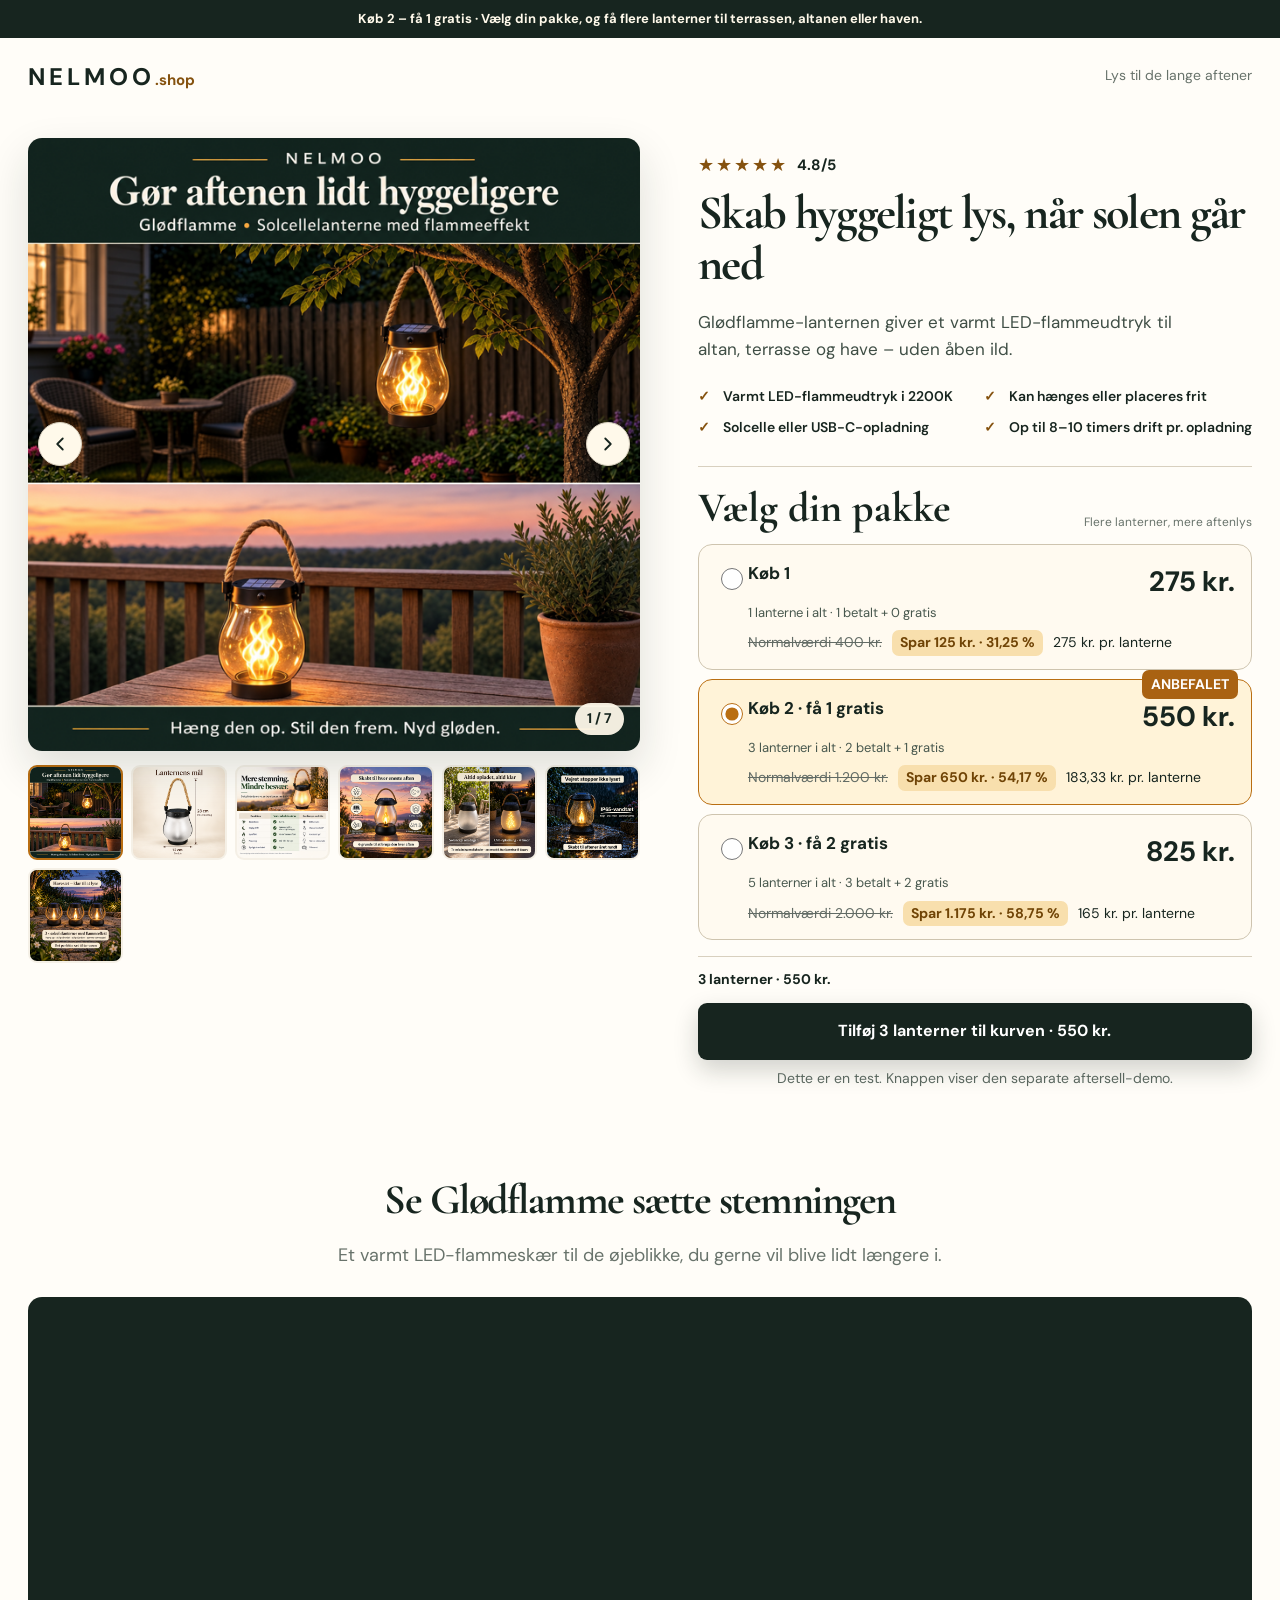
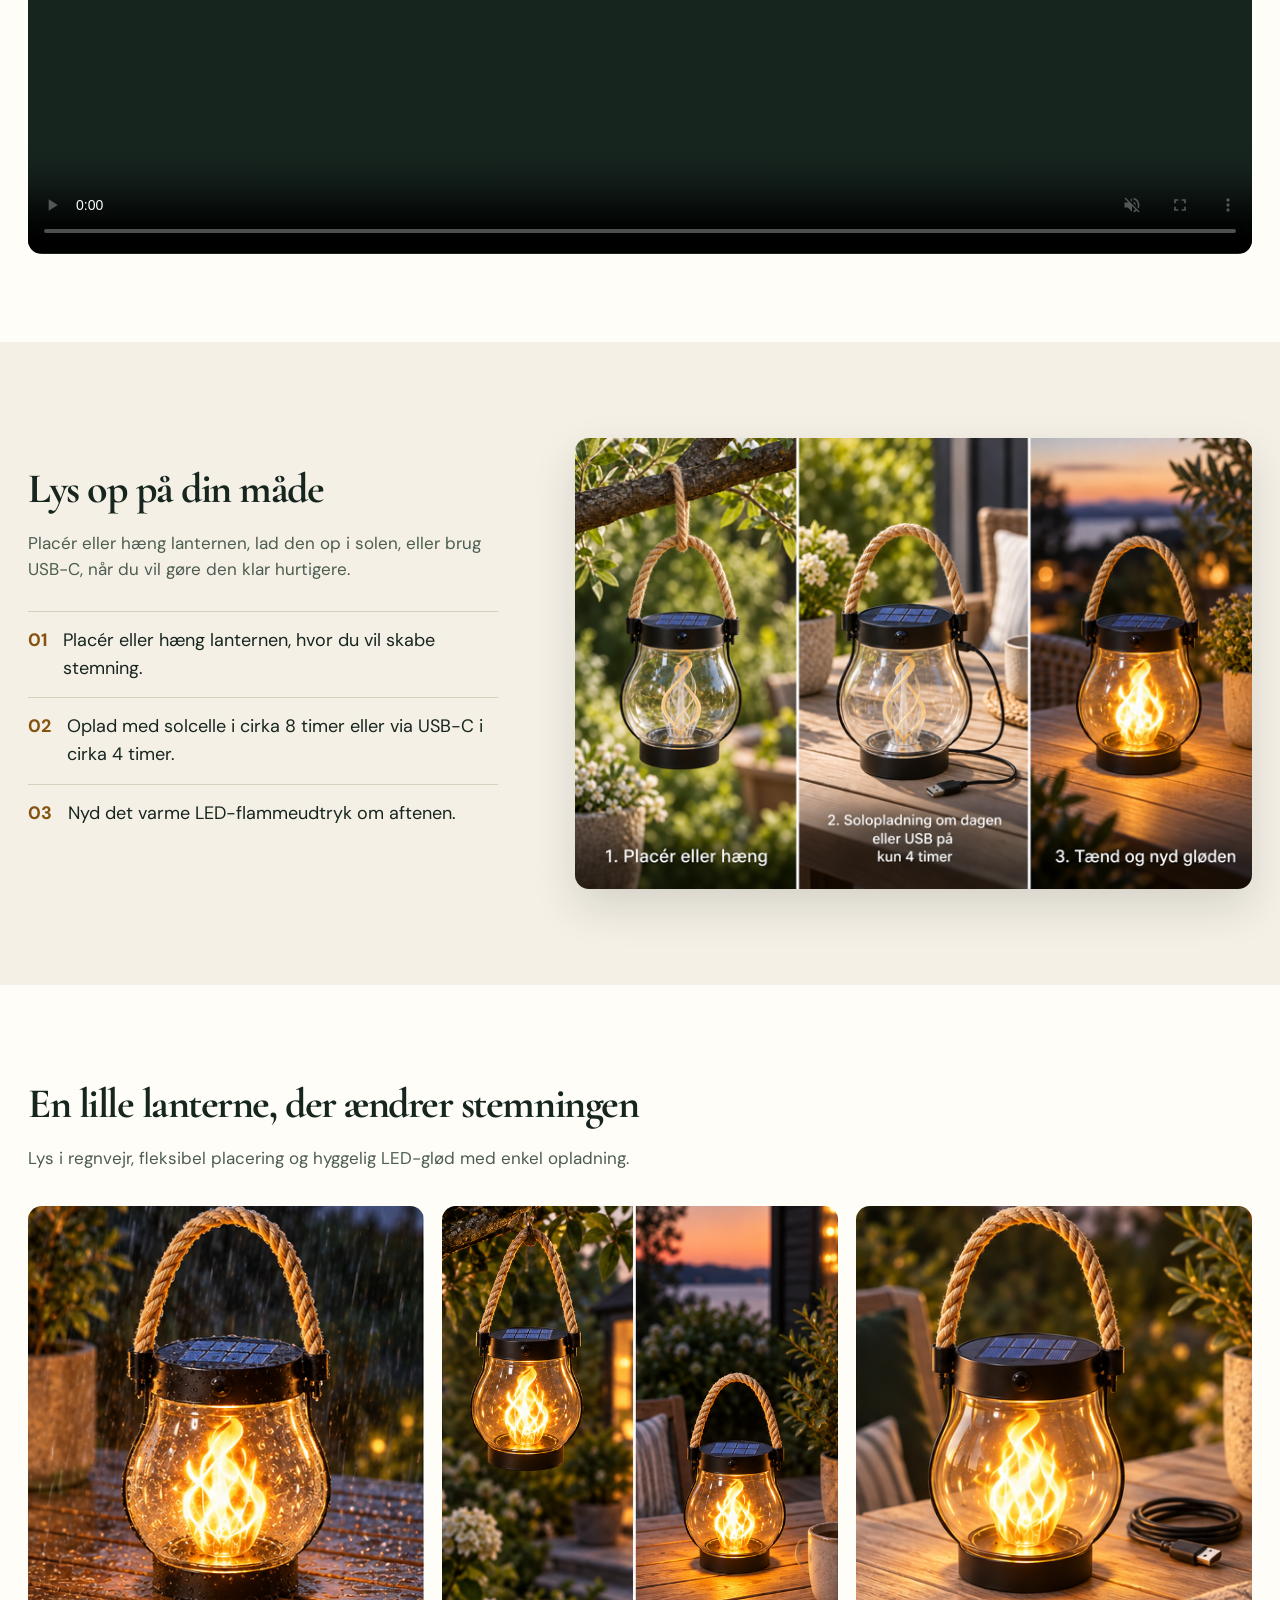
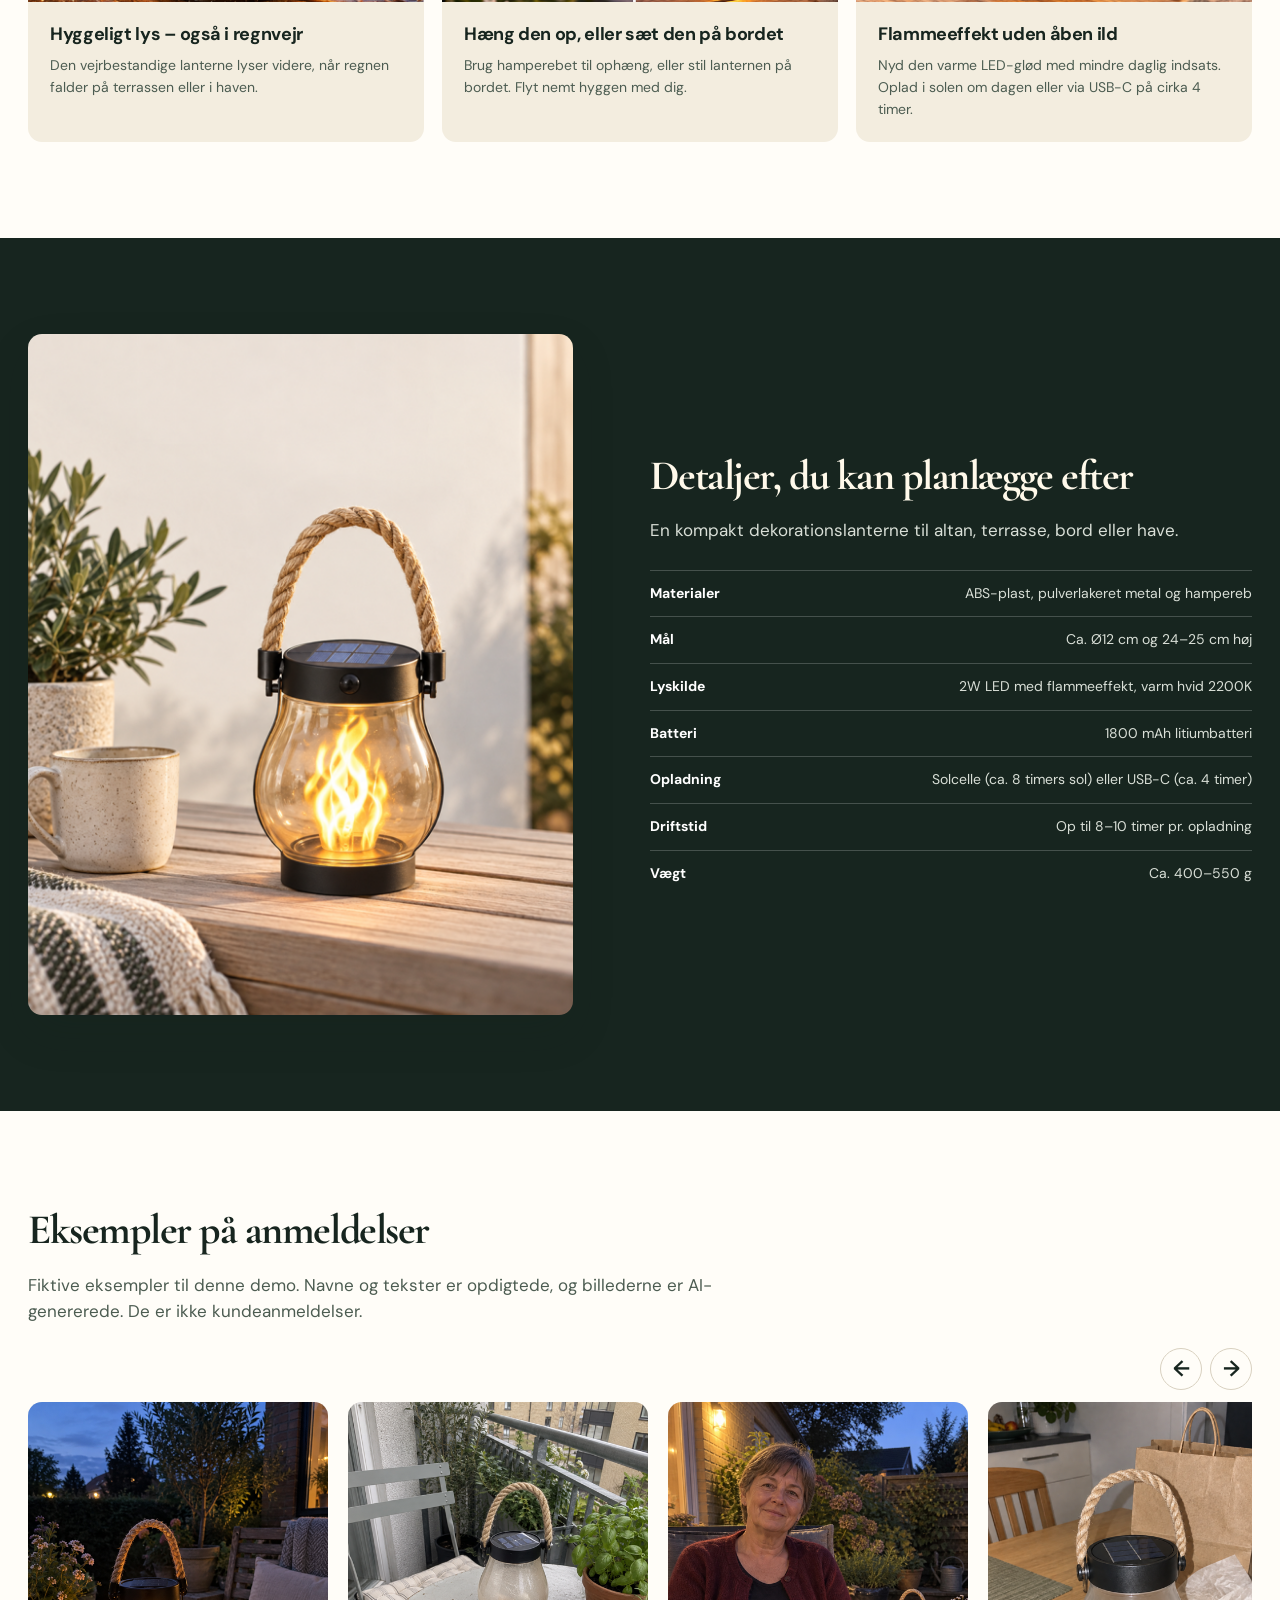
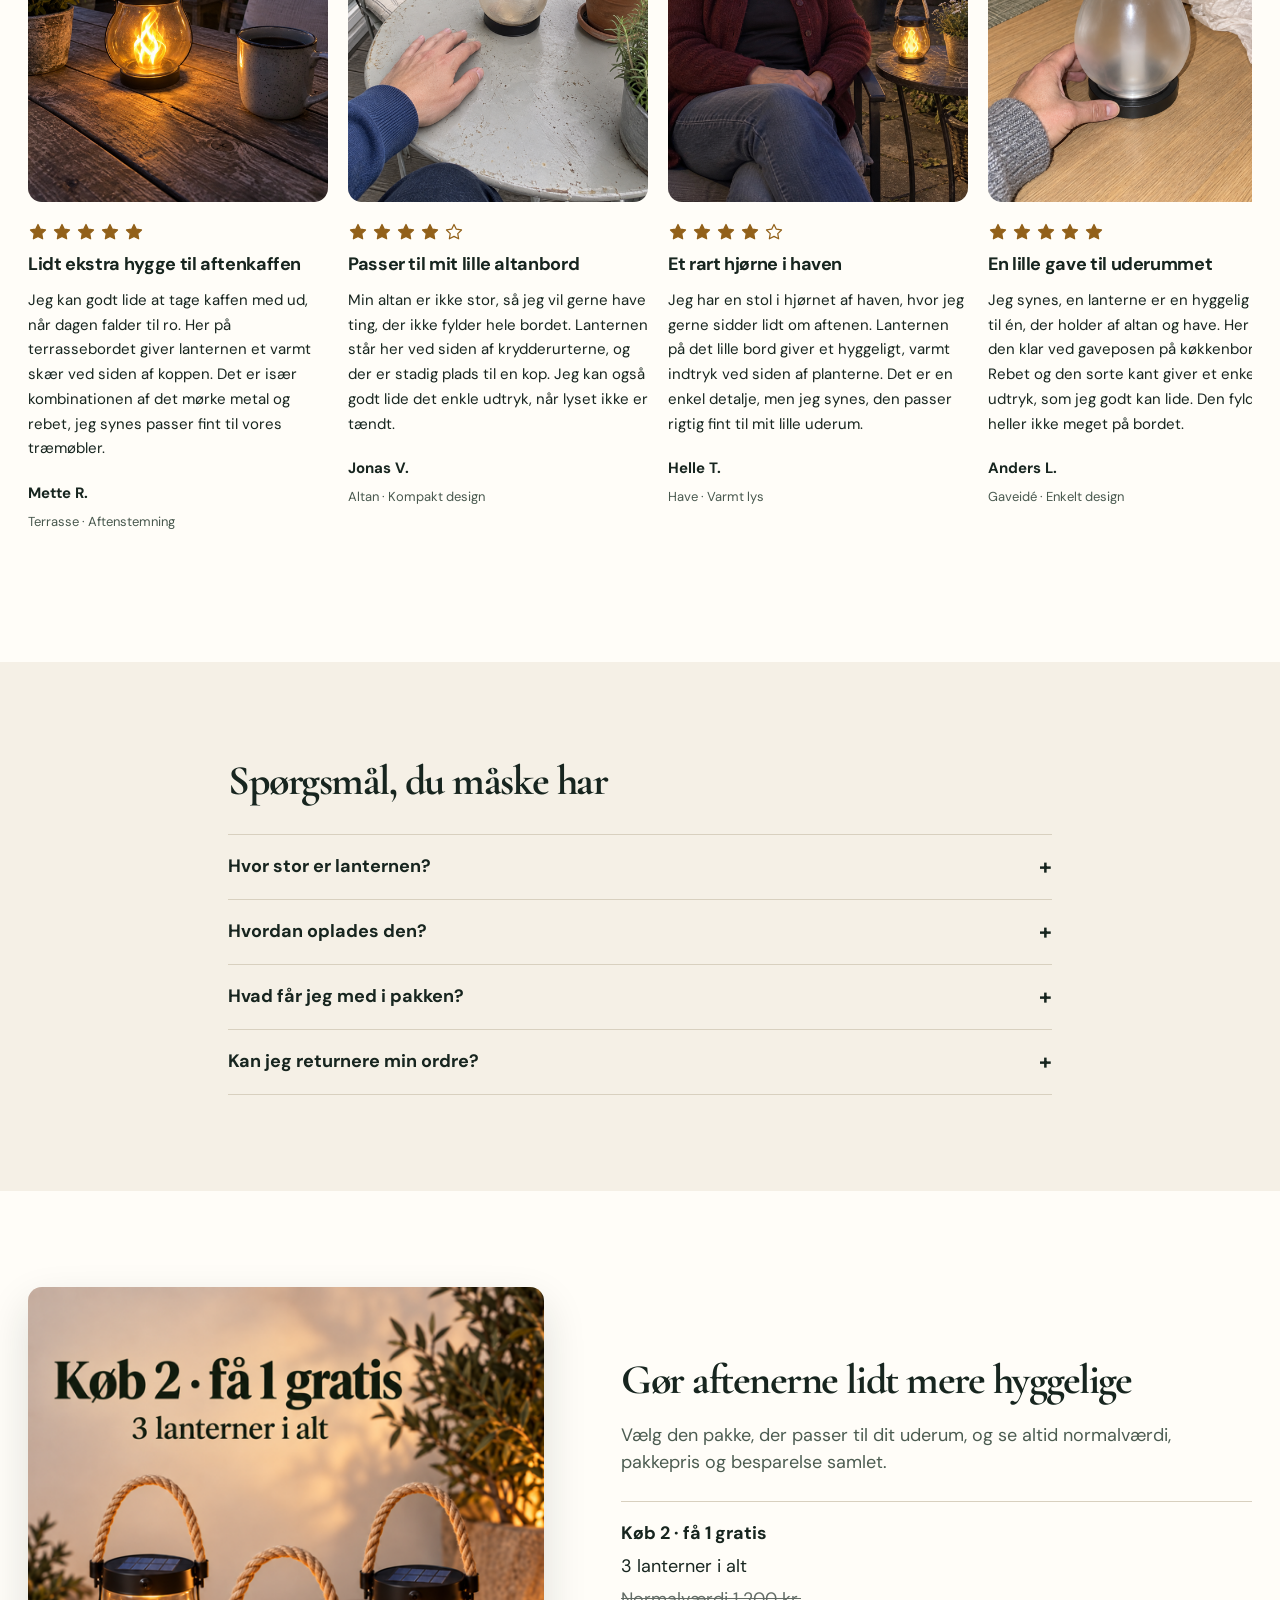
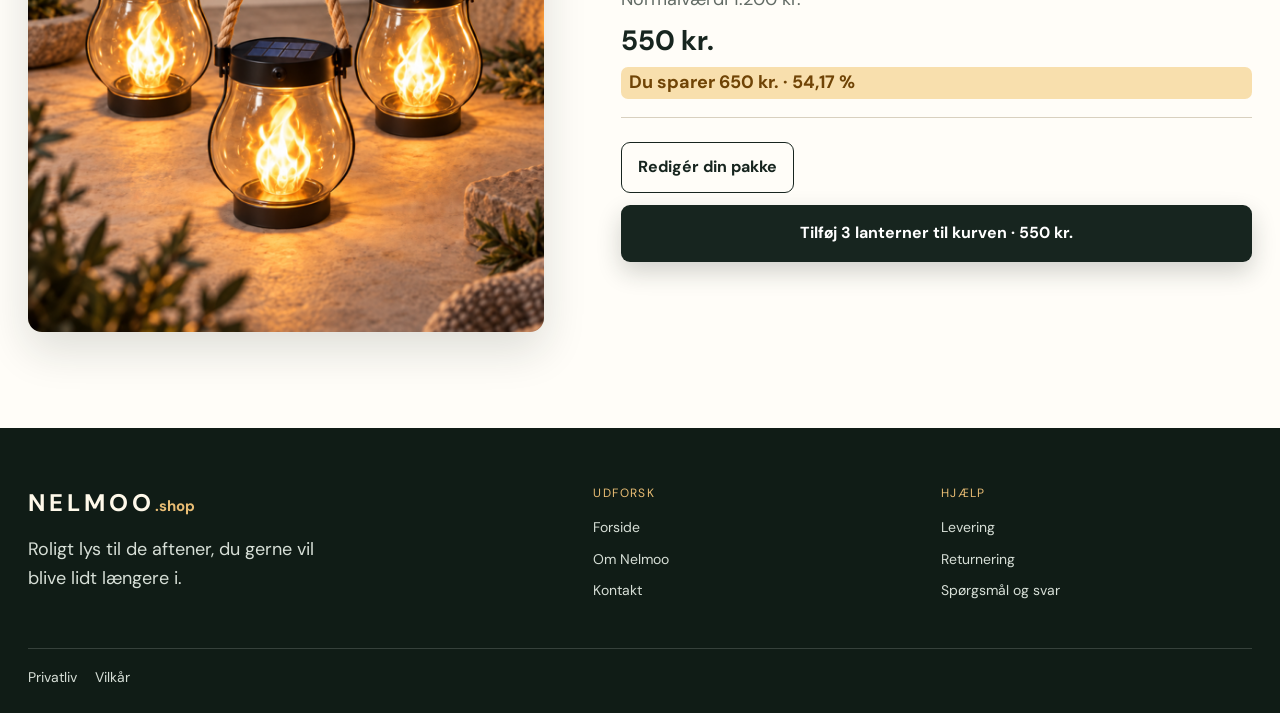
==== commit 2f8f6c59: "Update PDP gallery comparison image" ====
--- a/index.html
+++ b/index.html
@@ -5,11 +5,56 @@
   <meta name="viewport" content="width=device-width, initial-scale=1">
   <meta name="theme-color" content="#17251f">
   <title>Glødflamme · Nelmoo.shop</title>
+  <link rel="preconnect" href="https://fonts.googleapis.com">
+  <link rel="preconnect" href="https://fonts.gstatic.com" crossorigin>
+  <link href="https://fonts.googleapis.com/css2?family=Cormorant+Garamond:wght@500;600;700&family=DM+Sans:wght@400;500;600;700&display=swap" rel="stylesheet">
   <link rel="stylesheet" href="assets/styles.css">
   <script src="assets/app.js" defer></script>
   <link rel="stylesheet" href="assets/motion.css?v=1">
   <script src="assets/motion.js?v=1" defer></script>
   <link rel="stylesheet" href="assets/review-concepts.css">
+  <style>
+    /* Glødflamme PDP type system. */
+    html body { font-family: "DM Sans", sans-serif; font-size: 18px; line-height: 1.55; }
+    html body h1,
+    html body h2,
+    html body .offer-heading h2 { font-family: "Cormorant Garamond", Georgia, serif !important; font-weight: 700 !important; }
+    html body h1 { font-size: 48px !important; line-height: 1.05 !important; max-width: none !important; text-wrap: initial !important; }
+    html body h2,
+    html body .offer-heading h2 { font-size: 42px !important; line-height: 1.1 !important; }
+    html body h3 { font-family: "DM Sans", sans-serif; font-size: 18px !important; line-height: 1.2; font-weight: 700 !important; letter-spacing: -.02em; }
+    html body p,
+    html body li,
+    html body dt,
+    html body dd { font-family: "DM Sans", sans-serif; }
+    html body button,
+    html body a { font-family: "DM Sans", sans-serif; }
+    html body button { font-size: 16px; font-weight: 600; }
+    html body .offer-price,
+    html body .final-summary .price { font-family: "DM Sans", sans-serif; font-size: 28px; font-weight: 700; }
+    html body .review-concept h3 { font-family: "DM Sans", sans-serif; font-size: 18px !important; line-height: 1.2; font-weight: 700 !important; }
+    html body .review-concept p,
+    html body .concept-person,
+    html body .concept-tags { font-family: "DM Sans", sans-serif; font-size: 15px; }
+    html body .eyebrow,
+    html body .preview-note,
+    html body .offer-badge,
+    html body .offer-value,
+    html body .header-note,
+    html body .image-counter { font-family: "DM Sans", sans-serif; font-size: 14px; }
+    html body .primary-button,
+    html body .outline-button { font-size: 16px; font-weight: 700; }
+    html body .hero-rating { display: flex; align-items: center; gap: 9px; margin: 0 0 14px; color: #85520f; font-family: "DM Sans", sans-serif; font-size: 15px; line-height: 1.2; }
+    html body .hero-stars { letter-spacing: 2px; font-size: 18px; line-height: 1; }
+    html body .hero-rating strong { color: #17251f; font-weight: 700; }
+    @media (max-width: 620px) {
+      html body h1 { font-size: 48px !important; }
+      html body h2 { font-size: 40px !important; }
+      html body h3,
+      html body .review-concept h3 { font-size: 18px !important; }
+      html body { font-size: 17px; }
+    }
+  </style>
 </head>
 <body>
   <div class="promo" id="promotion"></div>
@@ -22,6 +67,7 @@
       </div>
       <div class="buy-box">
         <p class="eyebrow">SOLCELLELANTERNE · LED-FLAMMEEFFEKT</p>
+        <div class="hero-rating" role="img" aria-label="5 ud af 5 stjerner"><span class="hero-stars" aria-hidden="true">★★★★★</span><strong>4.8/5</strong></div>
         <h1 id="hero-title"></h1>
         <p class="hero-description" id="hero-description"></p>
         <ul class="hero-benefits" id="hero-benefits"></ul>
--- a/assets/styles.css
+++ b/assets/styles.css
@@ -139,7 +139,7 @@
 body{background:#fffdf8;text-rendering:optimizeLegibility}
 .promo{font-size:13px;letter-spacing:0;padding:9px 14px}
 .eyebrow{display:none;font-size:12px;letter-spacing:.04em;color:var(--gold-ink)}
-h1{font-size:clamp(36px,3.45vw,54px);line-height:1.09;max-width:13ch;text-wrap:balance}
+h1{font-size:clamp(36px,3.45vw,54px);line-height:1.09}
 h2{text-wrap:balance}
 .hero{gap:clamp(34px,4.5vw,70px);padding-top:24px;padding-bottom:88px}
 .hero-image-wrap{border-radius:14px;box-shadow:var(--shadow-raised);animation:lantern-arrival .65s cubic-bezier(.16,1,.3,1) both}
